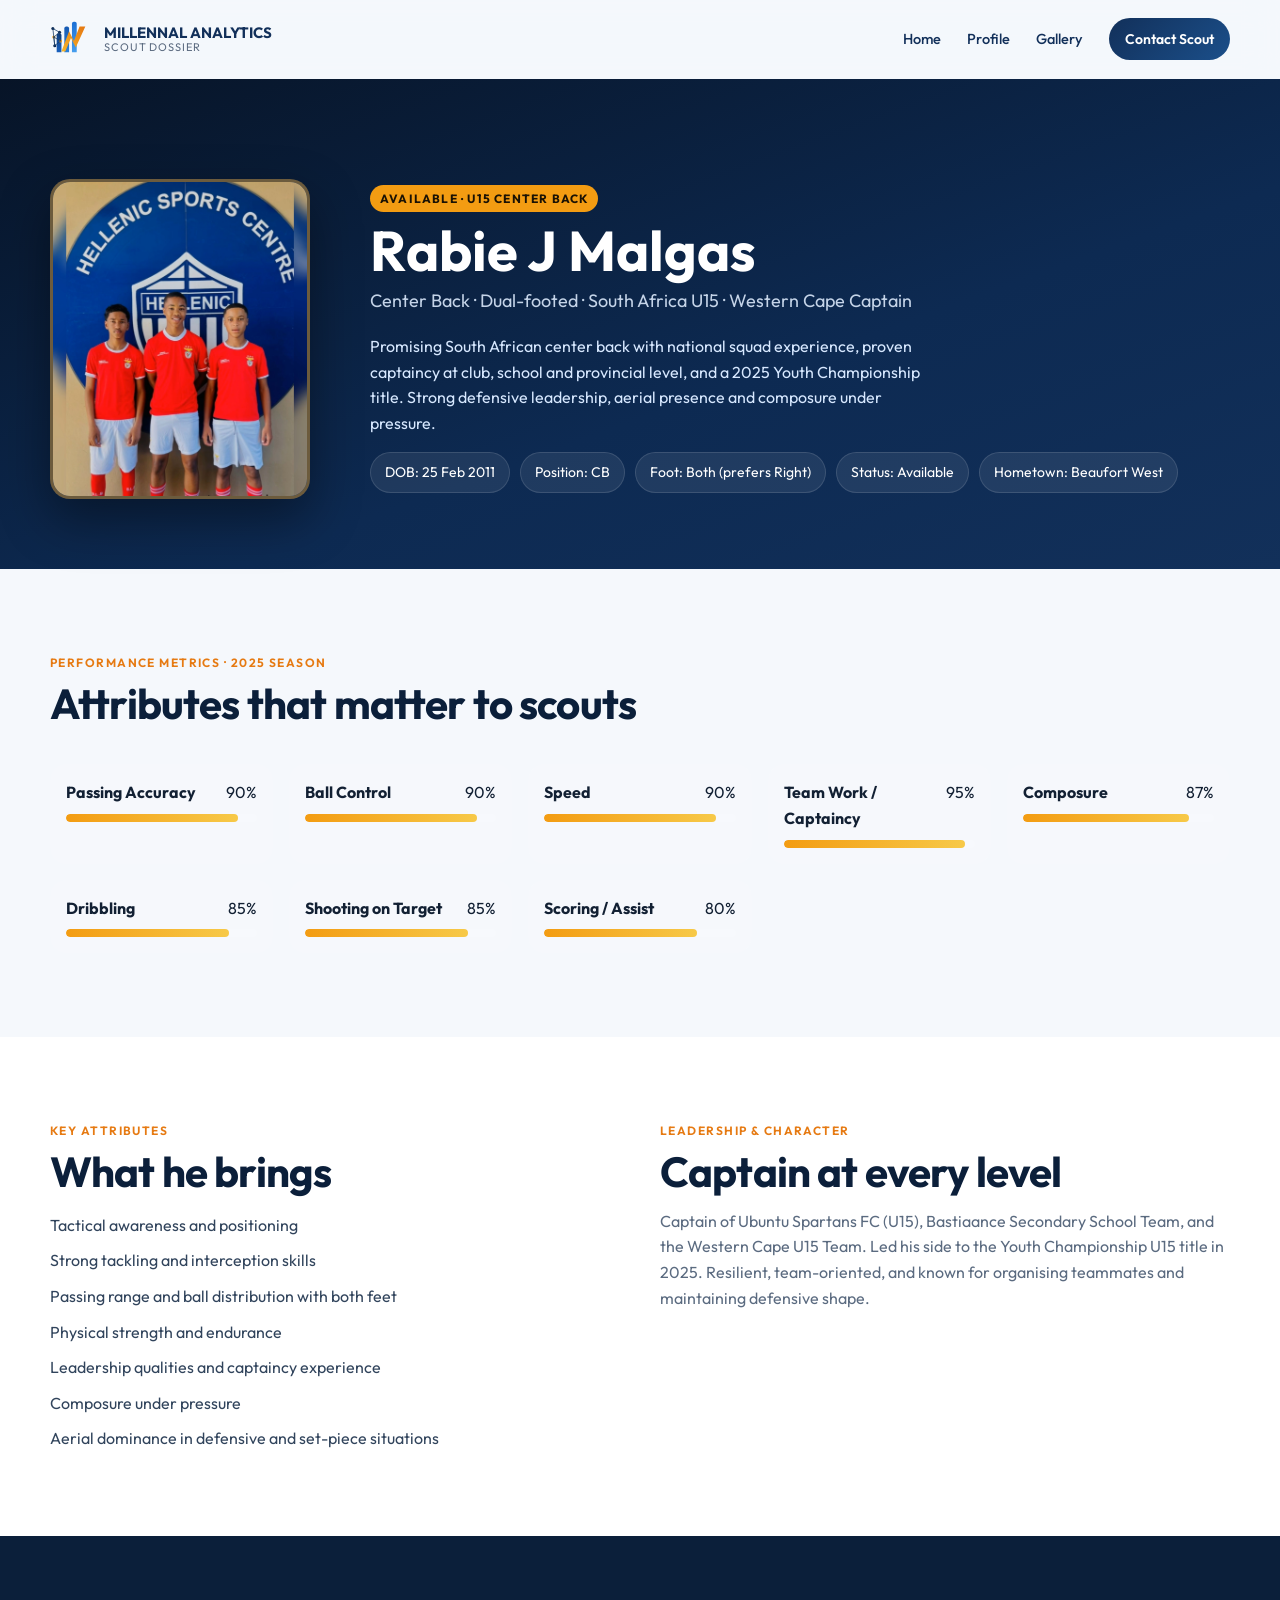
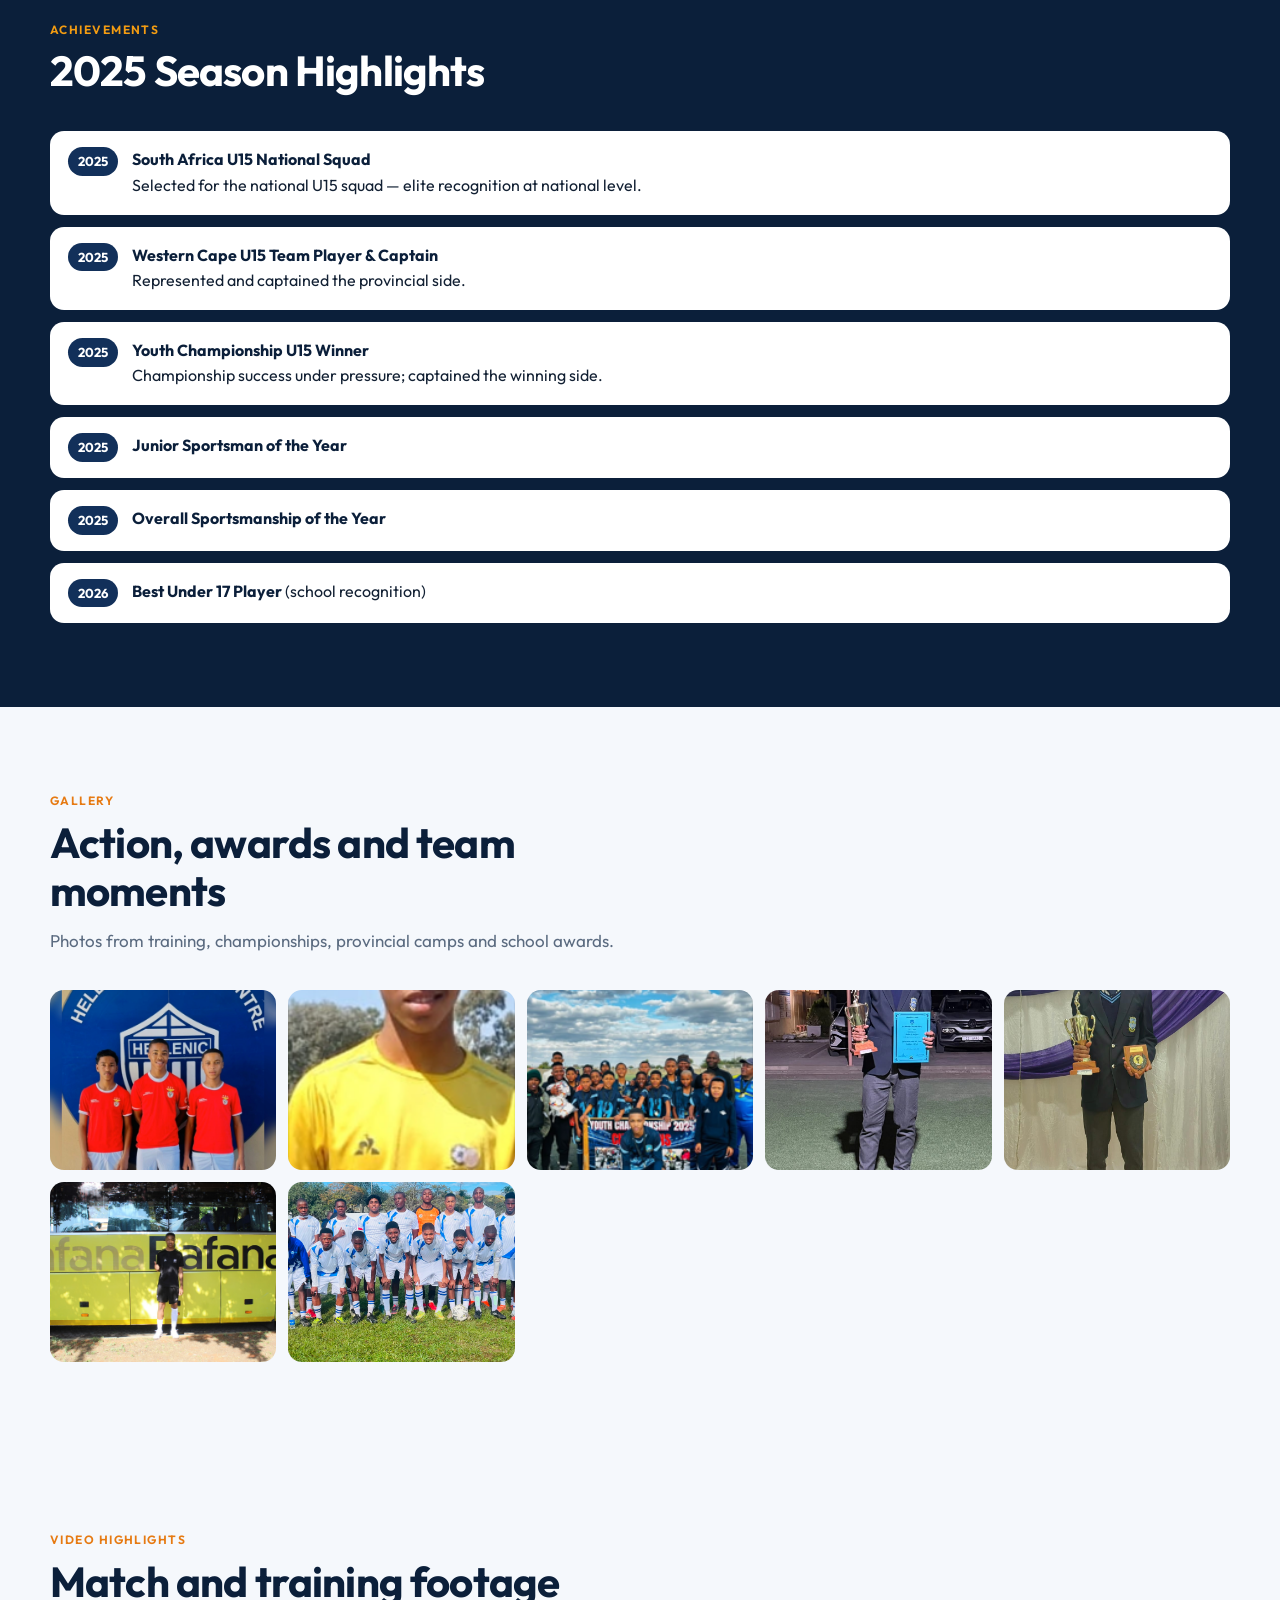
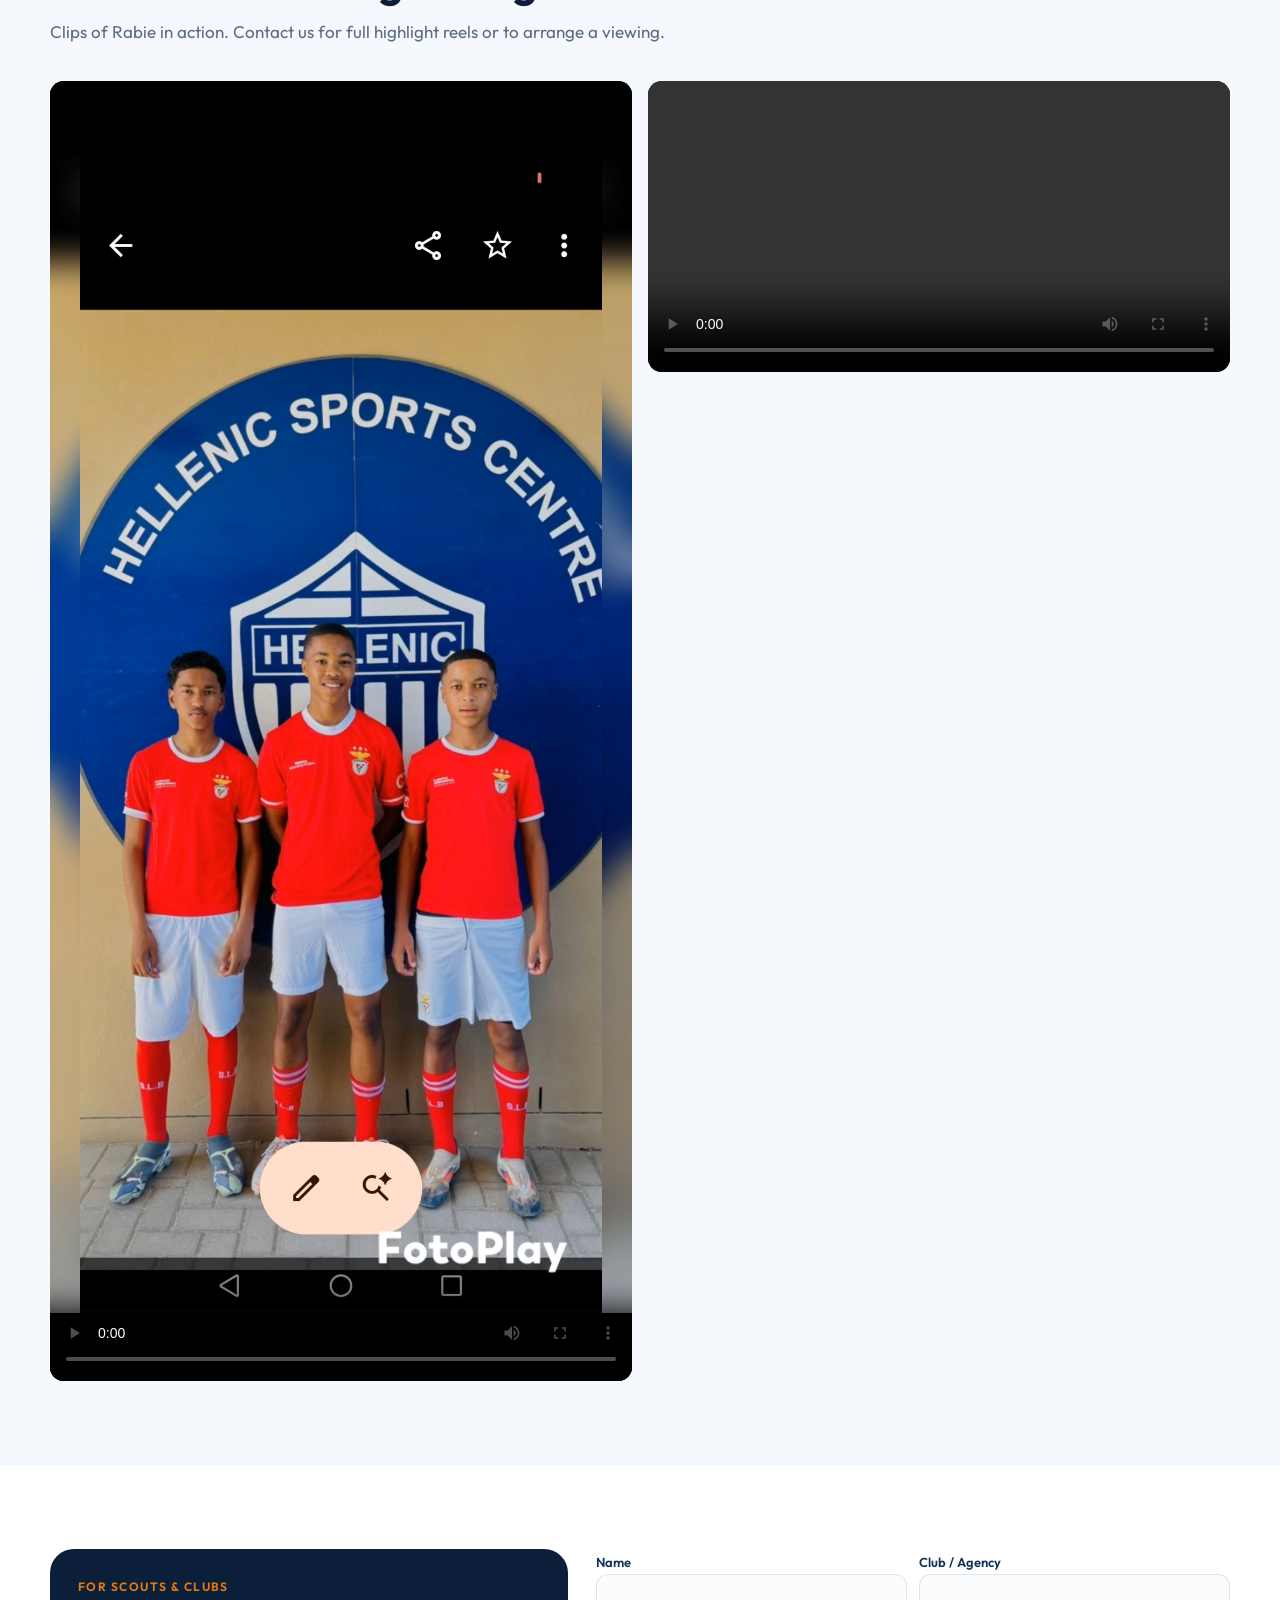
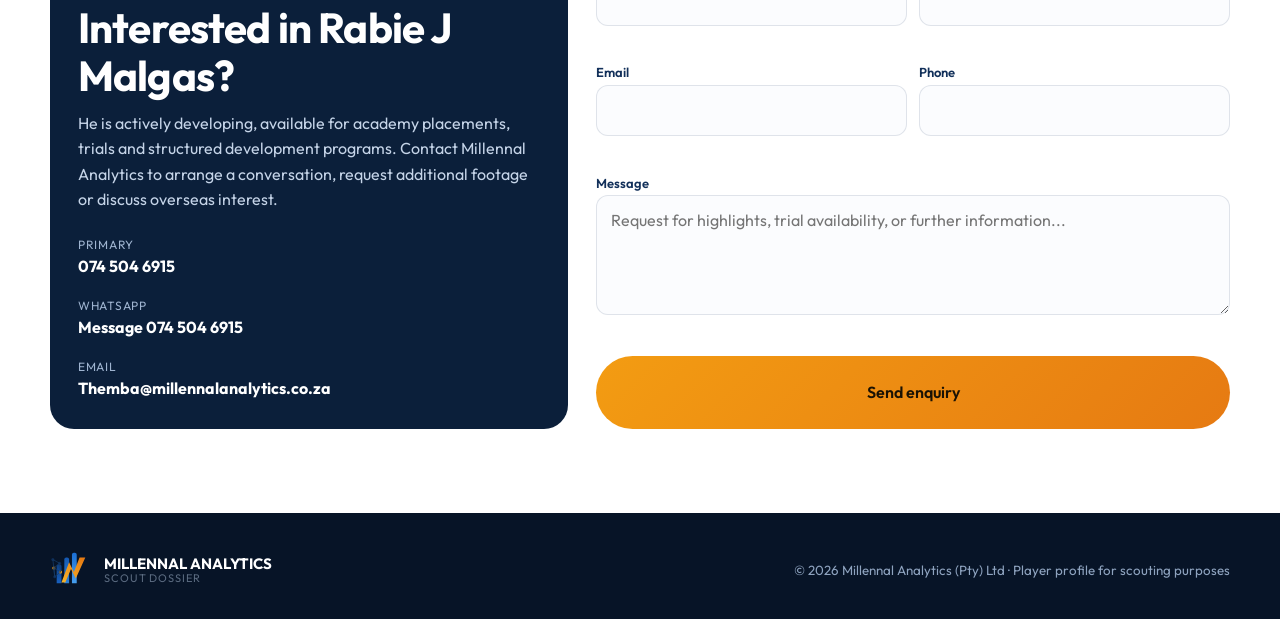
==== player-rabie-malgas.html @ 17bc885d "Fix achievements text contrast (dark text on white cards)" ====
<!DOCTYPE html>
<html lang="en-ZA">
<head>
  <meta charset="UTF-8" />
  <meta name="viewport" content="width=device-width, initial-scale=1.0" />
  <title>Rabie J Malgas | Center Back | Millennal Analytics Scout Dossier</title>
  <meta name="description" content="Scout dossier for Rabie J Malgas — South African U15 center back, Western Cape captain, national squad player. Available for academy placements and overseas interest." />
  <link rel="preconnect" href="https://fonts.googleapis.com" />
  <link rel="preconnect" href="https://fonts.gstatic.com" crossorigin />
  <link href="https://fonts.googleapis.com/css2?family=Outfit:wght@380;500;600;650;700&display=swap" rel="stylesheet" />
  <link rel="stylesheet" href="styles.css" />
  <style>
    .player-hero { background: linear-gradient(160deg, #071427 0%, #0d2a52 60%, #12305a 100%); color: #fff; padding: 100px 0 70px; }
    .player-hero-grid { display: grid; grid-template-columns: 280px 1fr; gap: 40px; align-items: center; }
    .player-photo { width: 260px; height: 320px; border-radius: 20px; object-fit: cover; border: 3px solid rgba(243,156,18,.4); box-shadow: 0 20px 50px rgba(0,0,0,.4); background: #12305a; }
    .player-badge { display: inline-block; background: var(--orange-500); color: #1a1204; font-weight: 700; font-size: 12px; letter-spacing: .1em; text-transform: uppercase; padding: 4px 10px; border-radius: 999px; margin-bottom: 10px; }
    .player-name { font-size: clamp(36px, 5vw, 56px); line-height: 1.05; margin: 0 0 6px; }
    .player-meta { color: #c5d4e8; font-size: 18px; margin-bottom: 18px; }
    .stat-pills { display: flex; flex-wrap: wrap; gap: 10px; margin-top: 16px; }
    .stat-pill { background: rgba(255,255,255,.08); border: 1px solid rgba(255,255,255,.12); border-radius: 999px; padding: 8px 14px; font-size: 14px; }
    .section-dark { background: #0b1f3a; color: #fff; }
    .metrics-grid { display: grid; grid-template-columns: repeat(auto-fit, minmax(200px, 1fr)); gap: 16px; }
    .metric { background: rgba(255,255,255,.06); border-radius: 16px; padding: 16px; }
    .metric-bar { height: 8px; background: rgba(255,255,255,.15); border-radius: 4px; margin-top: 8px; overflow: hidden; }
    .metric-fill { height: 100%; background: linear-gradient(90deg, var(--orange-500), #f7c948); border-radius: 4px; }
    .gallery { display: grid; grid-template-columns: repeat(auto-fill, minmax(220px, 1fr)); gap: 12px; }
    .gallery img { width: 100%; height: 180px; object-fit: cover; border-radius: 14px; background: #eef3f9; }
    .achievements { display: grid; gap: 12px; }
    .ach { background: #fff; border-radius: 14px; padding: 16px 18px; display: flex; gap: 14px; align-items: flex-start; color: #122033; }
    .ach strong { color: #0b1f3a; }
    .ach-year { background: var(--navy-800); color: #fff; font-weight: 700; font-size: 13px; padding: 4px 10px; border-radius: 999px; white-space: nowrap; }
    .video-grid { display: grid; grid-template-columns: 1fr 1fr; gap: 16px; }
    .video-grid video { width: 100%; border-radius: 14px; background: #000; }
    @media (max-width: 800px) { .player-hero-grid { grid-template-columns: 1fr; justify-items: center; text-align: center; } .stat-pills { justify-content: center; } .video-grid { grid-template-columns: 1fr; } }
  </style>
</head>
<body>
  <header class="nav" id="nav">
    <div class="wrap nav-inner">
      <a class="brand" href="/">
        <img src="assets/logo-mark.svg" alt="Millennal Analytics" />
        <span class="brand-copy"><strong>MILLENNAL ANALYTICS</strong><span>Scout Dossier</span></span>
      </a>
      <nav class="nav-links">
        <a href="/">Home</a>
        <a href="#profile">Profile</a>
        <a href="#gallery">Gallery</a>
        <a class="nav-cta" href="#contact">Contact Scout</a>
      </nav>
    </div>
  </header>

  <section class="player-hero" id="profile">
    <div class="wrap player-hero-grid">
      <img class="player-photo" src="assets/players/rabie/Trails Pic.jpg" alt="Rabie J Malgas" />
      <div>
        <div class="player-badge">Available · U15 Center Back</div>
        <h1 class="player-name">Rabie J Malgas</h1>
        <p class="player-meta">Center Back · Dual-footed · South Africa U15 · Western Cape Captain</p>
        <p style="color:#d7e8ff;max-width:52ch;">Promising South African center back with national squad experience, proven captaincy at club, school and provincial level, and a 2025 Youth Championship title. Strong defensive leadership, aerial presence and composure under pressure.</p>
        <div class="stat-pills">
          <span class="stat-pill">DOB: 25 Feb 2011</span>
          <span class="stat-pill">Position: CB</span>
          <span class="stat-pill">Foot: Both (prefers Right)</span>
          <span class="stat-pill">Status: Available</span>
          <span class="stat-pill">Hometown: Beaufort West</span>
        </div>
      </div>
    </div>
  </section>

  <section>
    <div class="wrap">
      <div class="section-head">
        <div class="kicker">Performance Metrics · 2025 Season</div>
        <h2>Attributes that matter to scouts</h2>
      </div>
      <div class="metrics-grid">
        <div class="metric"><div style="display:flex;justify-content:space-between"><b>Passing Accuracy</b><span>90%</span></div><div class="metric-bar"><div class="metric-fill" style="width:90%"></div></div></div>
        <div class="metric"><div style="display:flex;justify-content:space-between"><b>Ball Control</b><span>90%</span></div><div class="metric-bar"><div class="metric-fill" style="width:90%"></div></div></div>
        <div class="metric"><div style="display:flex;justify-content:space-between"><b>Speed</b><span>90%</span></div><div class="metric-bar"><div class="metric-fill" style="width:90%"></div></div></div>
        <div class="metric"><div style="display:flex;justify-content:space-between"><b>Team Work / Captaincy</b><span>95%</span></div><div class="metric-bar"><div class="metric-fill" style="width:95%"></div></div></div>
        <div class="metric"><div style="display:flex;justify-content:space-between"><b>Composure</b><span>87%</span></div><div class="metric-bar"><div class="metric-fill" style="width:87%"></div></div></div>
        <div class="metric"><div style="display:flex;justify-content:space-between"><b>Dribbling</b><span>85%</span></div><div class="metric-bar"><div class="metric-fill" style="width:85%"></div></div></div>
        <div class="metric"><div style="display:flex;justify-content:space-between"><b>Shooting on Target</b><span>85%</span></div><div class="metric-bar"><div class="metric-fill" style="width:85%"></div></div></div>
        <div class="metric"><div style="display:flex;justify-content:space-between"><b>Scoring / Assist</b><span>80%</span></div><div class="metric-bar"><div class="metric-fill" style="width:80%"></div></div></div>
      </div>
    </div>
  </section>

  <section style="background:#fff">
    <div class="wrap" style="display:grid;grid-template-columns:1fr 1fr;gap:40px">
      <div>
        <div class="kicker">Key Attributes</div>
        <h2 style="margin-top:8px">What he brings</h2>
        <ul style="margin-top:16px;display:grid;gap:10px;list-style:none;padding:0;color:#31445c">
          <li>Tactical awareness and positioning</li>
          <li>Strong tackling and interception skills</li>
          <li>Passing range and ball distribution with both feet</li>
          <li>Physical strength and endurance</li>
          <li>Leadership qualities and captaincy experience</li>
          <li>Composure under pressure</li>
          <li>Aerial dominance in defensive and set-piece situations</li>
        </ul>
      </div>
      <div>
        <div class="kicker">Leadership & Character</div>
        <h2 style="margin-top:8px">Captain at every level</h2>
        <p style="margin-top:12px;color:var(--muted)">Captain of Ubuntu Spartans FC (U15), Bastiaance Secondary School Team, and the Western Cape U15 Team. Led his side to the Youth Championship U15 title in 2025. Resilient, team-oriented, and known for organising teammates and maintaining defensive shape.</p>
      </div>
    </div>
  </section>

  <section class="section-dark">
    <div class="wrap">
      <div class="section-head">
        <div class="kicker" style="color:var(--orange-500)">Achievements</div>
        <h2 style="color:#fff">2025 Season Highlights</h2>
      </div>
      <div class="achievements">
        <div class="ach"><span class="ach-year">2025</span><div><strong>South Africa U15 National Squad</strong><br>Selected for the national U15 squad — elite recognition at national level.</div></div>
        <div class="ach"><span class="ach-year">2025</span><div><strong>Western Cape U15 Team Player & Captain</strong><br>Represented and captained the provincial side.</div></div>
        <div class="ach"><span class="ach-year">2025</span><div><strong>Youth Championship U15 Winner</strong><br>Championship success under pressure; captained the winning side.</div></div>
        <div class="ach"><span class="ach-year">2025</span><div><strong>Junior Sportsman of the Year</strong></div></div>
        <div class="ach"><span class="ach-year">2025</span><div><strong>Overall Sportsmanship of the Year</strong></div></div>
        <div class="ach"><span class="ach-year">2026</span><div><strong>Best Under 17 Player</strong> (school recognition)</div></div>
      </div>
    </div>
  </section>

  <section id="gallery">
    <div class="wrap">
      <div class="section-head">
        <div class="kicker">Gallery</div>
        <h2>Action, awards and team moments</h2>
        <p class="lede">Photos from training, championships, provincial camps and school awards.</p>
      </div>
      <div class="gallery">
        <img src="assets/players/rabie/Trails Pic.jpg" alt="Training / trails" />
        <img src="assets/players/rabie/Afcon 2025/future center back.png" alt="Future center back" />
        <img src="assets/players/rabie/Dream Team/Champioship 2025.png" alt="Championship 2025" />
        <img src="assets/players/rabie/Awarded Awrads/Best Under 17 player 2026.jpg" alt="Best Under 17 player" />
        <img src="assets/players/rabie/Awarded Awrads/Under 15 School player of the year.jpg" alt="Under 15 award" />
        <img src="assets/players/rabie/Afcon 2025/IMG-20260803-WA0140.jpg" alt="Action" />
        <img src="assets/players/rabie/Provincial Western Cape Team/IMG-20260712-WA0083.jpg" alt="Western Cape team" />
      </div>
    </div>
  </section>

  <section>
    <div class="wrap">
      <div class="section-head">
        <div class="kicker">Video Highlights</div>
        <h2>Match and training footage</h2>
        <p class="lede">Clips of Rabie in action. Contact us for full highlight reels or to arrange a viewing.</p>
      </div>
      <div class="video-grid">
        <video controls preload="metadata" poster="assets/players/rabie/Trails Pic.jpg">
          <source src="assets/players/rabie/VID-20260301-WA0056.mp4" type="video/mp4" />
          Your browser does not support the video tag.
        </video>
        <video controls preload="metadata">
          <source src="assets/players/rabie/VID-20260917-WA0003.mp4" type="video/mp4" />
          Your browser does not support the video tag.
        </video>
      </div>
    </div>
  </section>

  <section class="contact" id="contact">
    <div class="wrap contact-grid">
      <div class="contact-card">
        <div class="kicker">For Scouts & Clubs</div>
        <h2 style="color:#fff;margin-top:8px">Interested in Rabie J Malgas?</h2>
        <p style="color:#c5d4e8;margin-top:10px">He is actively developing, available for academy placements, trials and structured development programs. Contact Millennal Analytics to arrange a conversation, request additional footage or discuss overseas interest.</p>
        <div class="contact-list">
          <div><small>Primary</small><b><a href="tel:+27745046915">074 504 6915</a></b></div>
          <div><small>WhatsApp</small><b><a href="https://wa.me/27745046915">Message 074 504 6915</a></b></div>
          <div><small>Email</small><b><a href="mailto:Themba@millennalanalytics.co.za">Themba@millennalanalytics.co.za</a></b></div>
        </div>
      </div>
      <form action="https://formsubmit.co/dubazanathemba4@gmail.com" method="POST">
        <input type="hidden" name="_subject" value="Scout enquiry — Rabie J Malgas" />
        <input type="hidden" name="_captcha" value="false" />
        <div class="form-row">
          <div><label>Name</label><input name="name" required /></div>
          <div><label>Club / Agency</label><input name="organisation" /></div>
        </div>
        <div class="form-row">
          <div><label>Email</label><input name="email" type="email" required /></div>
          <div><label>Phone</label><input name="phone" /></div>
        </div>
        <div><label>Message</label><textarea name="message" placeholder="Request for highlights, trial availability, or further information..."></textarea></div>
        <button class="btn btn-primary" type="submit">Send enquiry</button>
      </form>
    </div>
  </section>

  <footer>
    <div class="wrap foot">
      <div class="brand"><img src="assets/logo-mark.svg" alt="" width="36" /><span class="brand-copy"><strong style="color:#fff">MILLENNAL ANALYTICS</strong><span>Scout Dossier</span></span></div>
      <small>© <span id="year"></span> Millennal Analytics (Pty) Ltd · Player profile for scouting purposes</small>
    </div>
  </footer>
  <script src="script.js"></script>
</body>
</html>
---- styles.css ----
:root {
  --navy-950: #071427;
  --navy-900: #0b1f3a;
  --navy-800: #12305a;
  --navy-700: #1b4f8a;
  --blue-500: #2e86de;
  --blue-400: #4aa3f0;
  --orange-500: #f39c12;
  --orange-600: #e67a12;
  --ink: #122033;
  --muted: #5b6b80;
  --line: rgba(18, 48, 90, 0.12);
  --paper: #f5f8fc;
  --white: #ffffff;
  --shadow: 0 18px 50px rgba(7, 20, 39, 0.12);
  --radius: 22px;
  --max: 1180px;
}

* { box-sizing: border-box; margin: 0; padding: 0; }
html { scroll-behavior: smooth; }
body {
  font-family: "Outfit", sans-serif;
  color: var(--ink);
  background: var(--paper);
  line-height: 1.6;
  overflow-x: hidden;
}
img { max-width: 100%; display: block; }
a { color: inherit; text-decoration: none; }
button, input, select, textarea { font: inherit; }
.wrap { width: min(var(--max), calc(100% - 40px)); margin-inline: auto; }
.nav {
  position: sticky; top: 0; z-index: 50;
  backdrop-filter: blur(16px);
  background: rgba(245, 248, 252, 0.82);
  border-bottom: 1px solid transparent;
}
.nav.scrolled { background: rgba(255,255,255,.92); border-bottom-color: var(--line); box-shadow: 0 8px 24px rgba(7,20,39,.06); }
.nav-inner { display: flex; align-items: center; justify-content: space-between; min-height: 78px; gap: 20px; }
.brand { display: flex; align-items: center; gap: 12px; }
.brand img, .brand svg { width: 42px; height: 42px; }
.brand-copy { display: flex; flex-direction: column; line-height: 1.1; }
.brand-copy strong { font-size: 15px; color: var(--navy-800); }
.brand-copy span { font-size: 11px; color: var(--muted); letter-spacing: .08em; text-transform: uppercase; }
.nav-links { display: flex; align-items: center; gap: 26px; font-size: 14.5px; font-weight: 500; color: var(--navy-800); }
.nav-cta { background: linear-gradient(135deg, var(--navy-800), var(--navy-700)); color: #fff; padding: 10px 16px; border-radius: 999px; font-weight: 600; font-size: 14px; }
.burger { display: none; width: 42px; height: 42px; border: 1px solid var(--line); border-radius: 12px; background: #fff; cursor: pointer; align-items: center; justify-content: center; flex-direction: column; gap: 5px; }
.burger span { width: 18px; height: 2px; background: var(--navy-800); display: block; }
.hero {
  position: relative;
  background: radial-gradient(900px 420px at 85% 10%, rgba(46,134,222,.28), transparent 60%), radial-gradient(700px 380px at 10% 80%, rgba(243,156,18,.16), transparent 55%), linear-gradient(160deg, #071427 0%, #0d2a52 55%, #12305a 100%);
  color: #fff; overflow: hidden; padding: 72px 0 88px;
}
.hero-grid { position: relative; display: grid; grid-template-columns: 1.15fr .85fr; gap: 56px; align-items: center; }
.eyebrow { display: inline-flex; align-items: center; gap: 8px; background: rgba(255,255,255,.08); border: 1px solid rgba(255,255,255,.12); padding: 6px 12px; border-radius: 999px; font-size: 12px; letter-spacing: .08em; text-transform: uppercase; color: #d7e8ff; margin-bottom: 18px; }
.eyebrow .dot { width: 7px; height: 7px; border-radius: 50%; background: var(--orange-500); }
.hero h1 { font-size: clamp(34px, 5vw, 62px); line-height: 1.05; letter-spacing: -.03em; font-weight: 650; max-width: 14ch; }
.hero h1 em { font-style: normal; color: var(--orange-500); }
.hero-lead { margin-top: 18px; color: #c9d8ee; font-size: 18px; max-width: 46ch; }
.hero-actions { display: flex; flex-wrap: wrap; gap: 12px; margin-top: 28px; }
.btn { display: inline-flex; align-items: center; justify-content: center; padding: 13px 20px; border-radius: 999px; font-weight: 600; border: 0; cursor: pointer; }
.btn-primary { background: linear-gradient(135deg, var(--orange-500), var(--orange-600)); color: #1a1204; }
.btn-ghost { background: rgba(255,255,255,.08); color: #fff; border: 1px solid rgba(255,255,255,.16); }
.hero-stats { display: grid; grid-template-columns: repeat(3, minmax(0,1fr)); gap: 16px; margin-top: 42px; }
.stat { border-top: 1px solid rgba(255,255,255,.14); padding-top: 14px; }
.stat b { display: block; font-size: 22px; }
.stat span { color: #9fb4d0; font-size: 13px; }
.hero-card { background: rgba(255,255,255,.06); border: 1px solid rgba(255,255,255,.12); border-radius: 28px; padding: 18px; }
.dash-preview { background: #f7f9fc; color: var(--ink); border-radius: 18px; padding: 16px 16px 12px; }
.dash-top { display: flex; justify-content: space-between; align-items: center; margin-bottom: 14px; }
.dash-top small { color: var(--muted); font-size: 12px; letter-spacing: .06em; text-transform: uppercase; }
.pills { display: flex; gap: 6px; }
.pill { width: 8px; height: 8px; border-radius: 50%; }
.pill:nth-child(1){background:#ff6b6b} .pill:nth-child(2){background:#f3c623} .pill:nth-child(3){background:#2ecc71}
.kpi-row { display: grid; grid-template-columns: repeat(3,1fr); gap: 8px; }
.kpi { background: #fff; border: 1px solid #e6edf5; border-radius: 12px; padding: 10px; }
.kpi span { font-size: 11px; color: var(--muted); }
.kpi b { display: block; font-size: 18px; color: var(--navy-800); }
.chart { margin-top: 12px; height: 92px; display: flex; align-items: flex-end; gap: 8px; padding: 8px 4px 0; }
.chart i { flex: 1; display: block; border-radius: 6px 6px 2px 2px; background: linear-gradient(180deg, var(--blue-400), var(--navy-700)); }
.chart i:nth-child(odd) { background: linear-gradient(180deg, var(--orange-500), #c56a08); }
section { padding: 84px 0; }
.section-head { max-width: 640px; margin-bottom: 36px; }
.kicker { color: var(--orange-600); font-weight: 650; letter-spacing: .12em; text-transform: uppercase; font-size: 12px; }
h2 { font-size: clamp(28px, 3.4vw, 42px); line-height: 1.15; letter-spacing: -.02em; color: var(--navy-900); margin-top: 8px; }
.lede { margin-top: 12px; color: var(--muted); font-size: 17px; }
.mission-grid { display: grid; grid-template-columns: 1fr 1fr; gap: 20px; }
.panel { background: #fff; border: 1px solid var(--line); border-radius: var(--radius); padding: 28px; box-shadow: var(--shadow); }
.panel h3 { font-size: 22px; color: var(--navy-800); margin-bottom: 10px; }
.panel p { color: var(--muted); }
.services { background: #fff; }
.service-grid { display: grid; grid-template-columns: repeat(3, 1fr); gap: 20px; }
.service { border: 1px solid var(--line); border-radius: var(--radius); padding: 26px 24px 22px; background: linear-gradient(180deg, #fff, #f8fbff); }
.icon { width: 48px; height: 48px; border-radius: 14px; display: grid; place-items: center; margin-bottom: 16px; background: var(--navy-900); color: #fff; font-weight: 700; }
.service:nth-child(2) .icon { background: linear-gradient(135deg, var(--blue-500), var(--navy-700)); }
.service:nth-child(3) .icon { background: linear-gradient(135deg, var(--orange-500), var(--orange-600)); color: #1a1204; }
.service h3 { font-size: 20px; margin-bottom: 8px; color: var(--navy-800); }
.service p { color: var(--muted); font-size: 15px; margin-bottom: 16px; }
.service ul { list-style: none; display: grid; gap: 8px; }
.service li { font-size: 14px; padding-left: 18px; position: relative; color: #31445c; }
.service li::before { content: ""; position: absolute; left: 0; top: 8px; width: 8px; height: 8px; border-radius: 50%; background: var(--orange-500); }
.why { background: linear-gradient(180deg, #0b1f3a, #12305a); color: #fff; }
.why h2, .why .kicker { color: #fff; }
.why .kicker { color: var(--orange-500); }
.why .lede { color: #c5d4e8; }
.value-grid { display: grid; grid-template-columns: repeat(4, 1fr); gap: 16px; }
.value { background: rgba(255,255,255,.06); border: 1px solid rgba(255,255,255,.1); border-radius: 18px; padding: 22px; }
.value h3 { margin: 8px 0; font-size: 20px; }
.value p { color: #c5d4e8; font-size: 14.5px; }
.cases-grid { display: grid; grid-template-columns: 1.2fr .8fr; gap: 18px; }
.case-card { background: #fff; border: 1px solid var(--line); border-radius: 22px; overflow: hidden; box-shadow: var(--shadow); }
.dash-shot { background: #eef3f9; padding: 16px; min-height: 220px; }
.dash-shot.compact { min-height: 132px; padding: 14px; }
.dash-shot-head { font-size: 12px; letter-spacing: .08em; text-transform: uppercase; color: var(--navy-700); font-weight: 650; margin-bottom: 12px; }
.dash-shot .chart { height: 88px; }
.dash-shot.compact .chart { height: 64px; }
.case-meta { padding: 16px 18px 18px; }
.case-meta span { font-size: 12px; color: var(--orange-600); font-weight: 650; letter-spacing: .06em; text-transform: uppercase; }
.case-meta h3 { font-size: 18px; color: var(--navy-800); margin-top: 4px; }
.stack { display: grid; gap: 18px; }
.trust-grid { display: grid; grid-template-columns: .9fr 1.1fr; gap: 28px; align-items: start; }
.facts { display: grid; gap: 10px; }
.fact { display: flex; justify-content: space-between; gap: 16px; background: #fff; border: 1px solid var(--line); border-radius: 14px; padding: 14px 16px; }
.fact span { color: var(--muted); font-size: 14px; }
.fact b { color: var(--navy-800); text-align: right; }
.contact { background: #fff; }
.contact-grid { display: grid; grid-template-columns: .9fr 1.1fr; gap: 28px; }
.contact-card { background: var(--navy-900); color: #fff; border-radius: 24px; padding: 28px; }
.contact-card a { color: #fff; }
.contact-list { display: grid; gap: 16px; margin-top: 22px; }
.contact-list div small { display: block; color: #9fb4d0; font-size: 12px; letter-spacing: .06em; text-transform: uppercase; }
form { display: grid; gap: 12px; }
label { font-size: 13px; font-weight: 600; color: var(--navy-800); }
input, select, textarea { width: 100%; border: 1px solid var(--line); border-radius: 12px; padding: 12px 14px; background: #fbfcfe; }
textarea { min-height: 120px; resize: vertical; }
.form-row { display: grid; grid-template-columns: 1fr 1fr; gap: 12px; }
.note { font-size: 13px; color: var(--muted); }
footer { background: #071427; color: #c5d4e8; padding: 36px 0 28px; }
.foot { display: flex; justify-content: space-between; gap: 20px; align-items: center; flex-wrap: wrap; }
.foot small { color: #8ea3bf; }
@media (max-width: 960px) {
  .hero-grid, .mission-grid, .service-grid, .value-grid, .cases-grid, .trust-grid, .contact-grid { grid-template-columns: 1fr; }
  .nav-links { display: none; position: absolute; top: 78px; left: 0; right: 0; background: #fff; padding: 16px 20px 20px; flex-direction: column; align-items: flex-start; border-bottom: 1px solid var(--line); }
  .nav-links.open { display: flex; }
  .burger { display: inline-flex; }
  .hero { padding: 48px 0 60px; }
  section { padding: 64px 0; }
}
@media (max-width: 640px) {
  .hero-stats, .kpi-row, .form-row { grid-template-columns: 1fr; }
}
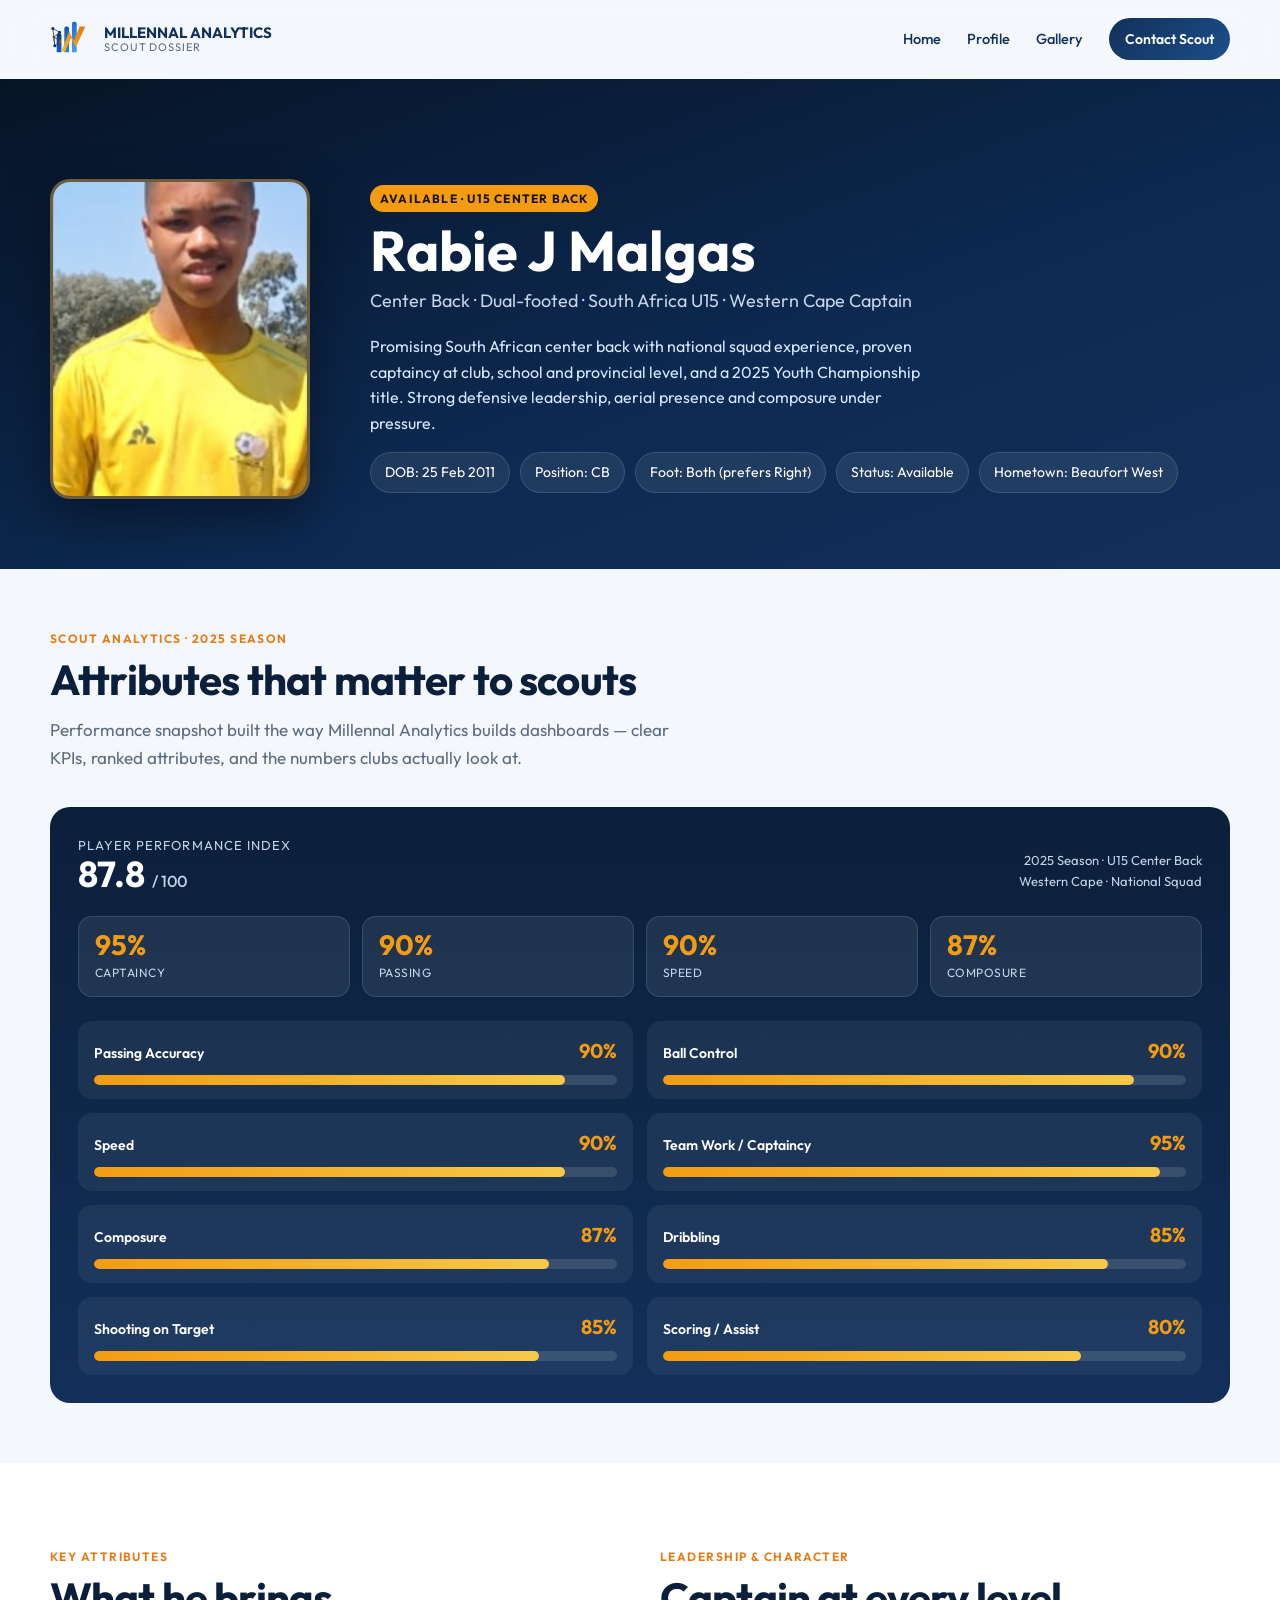
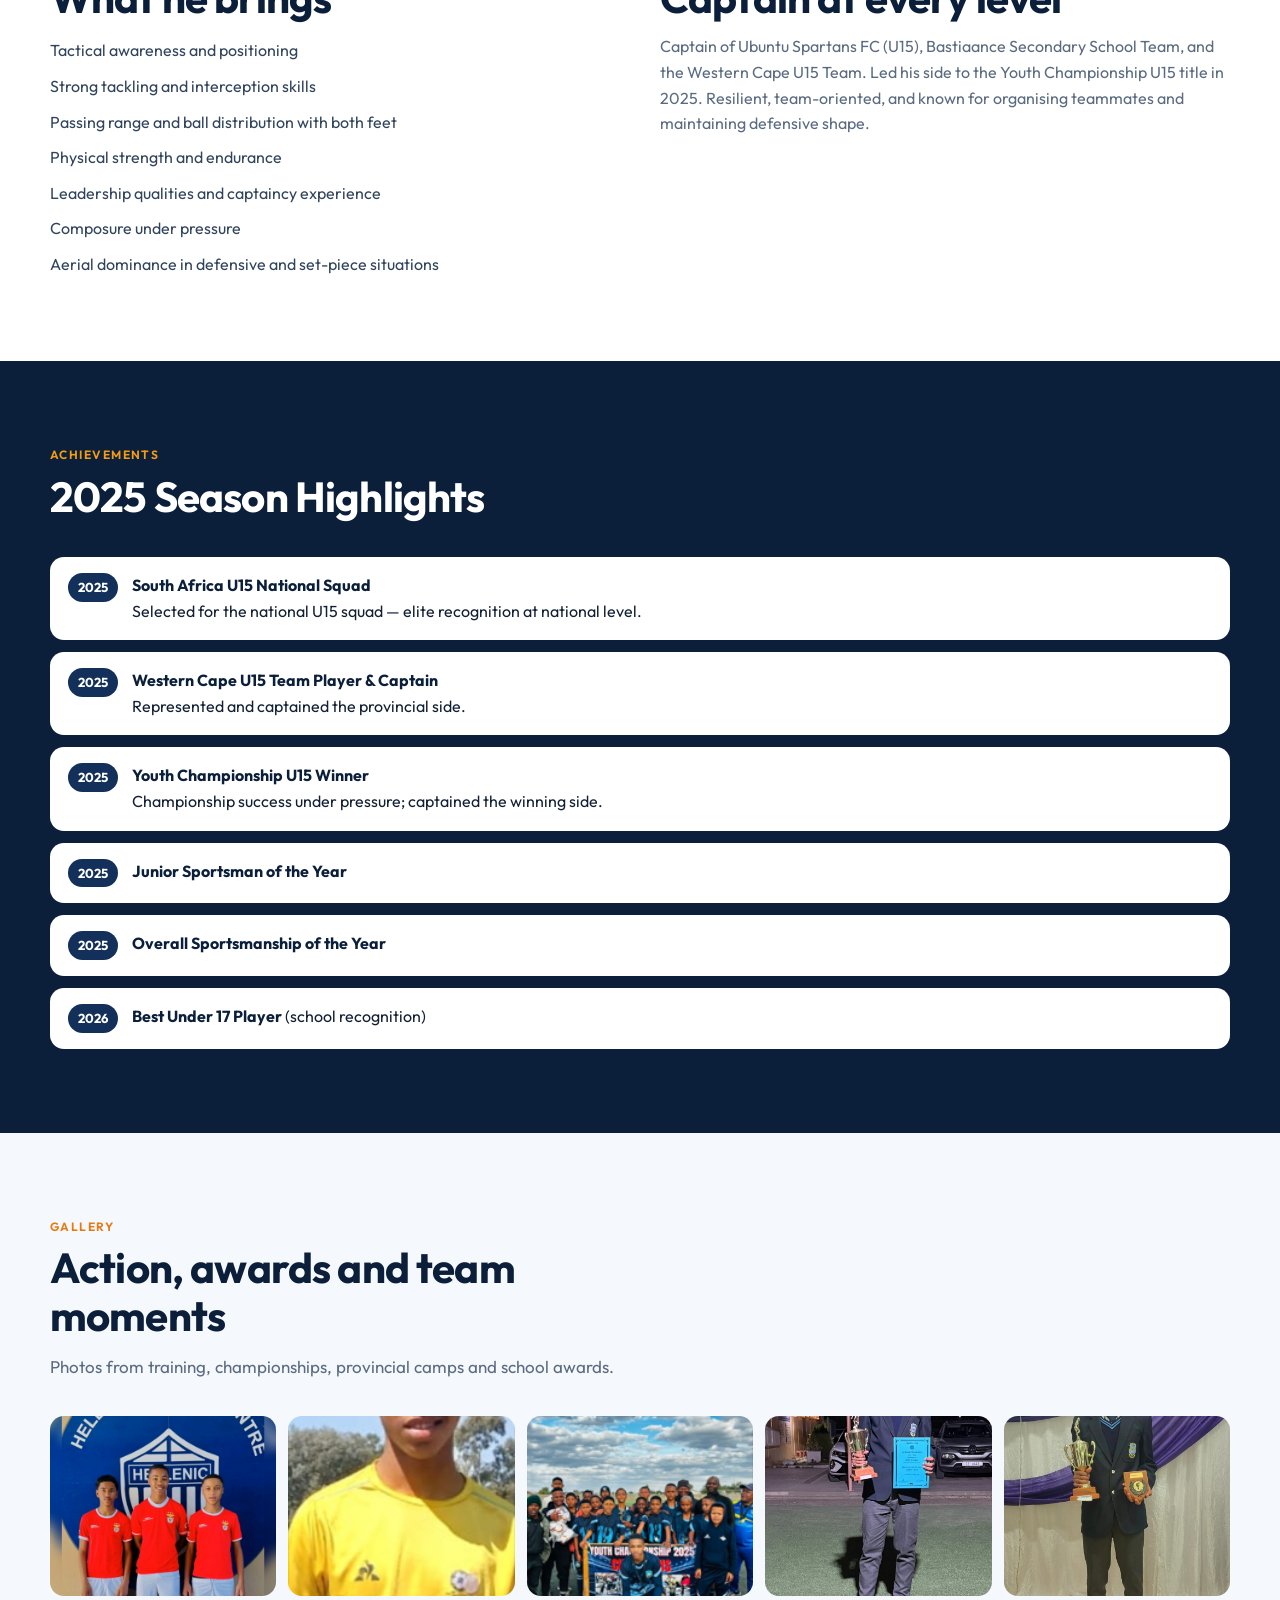
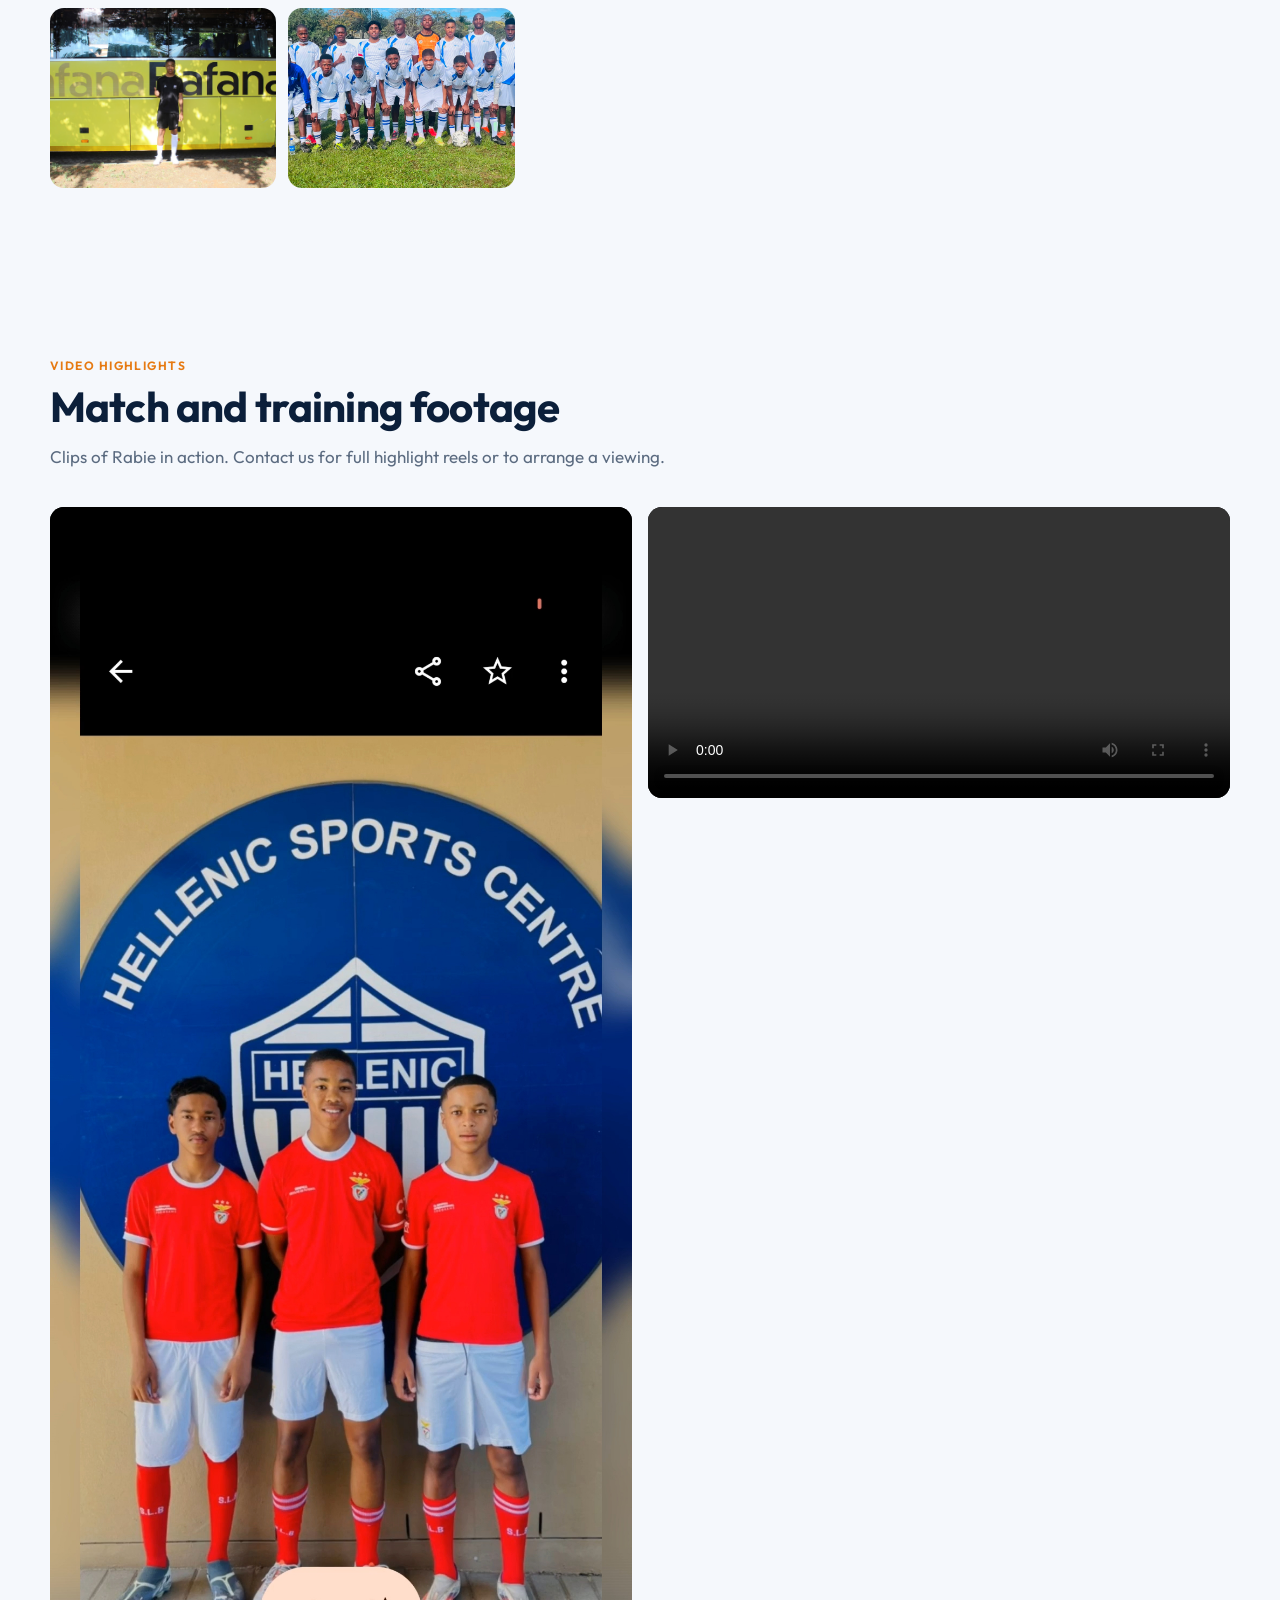
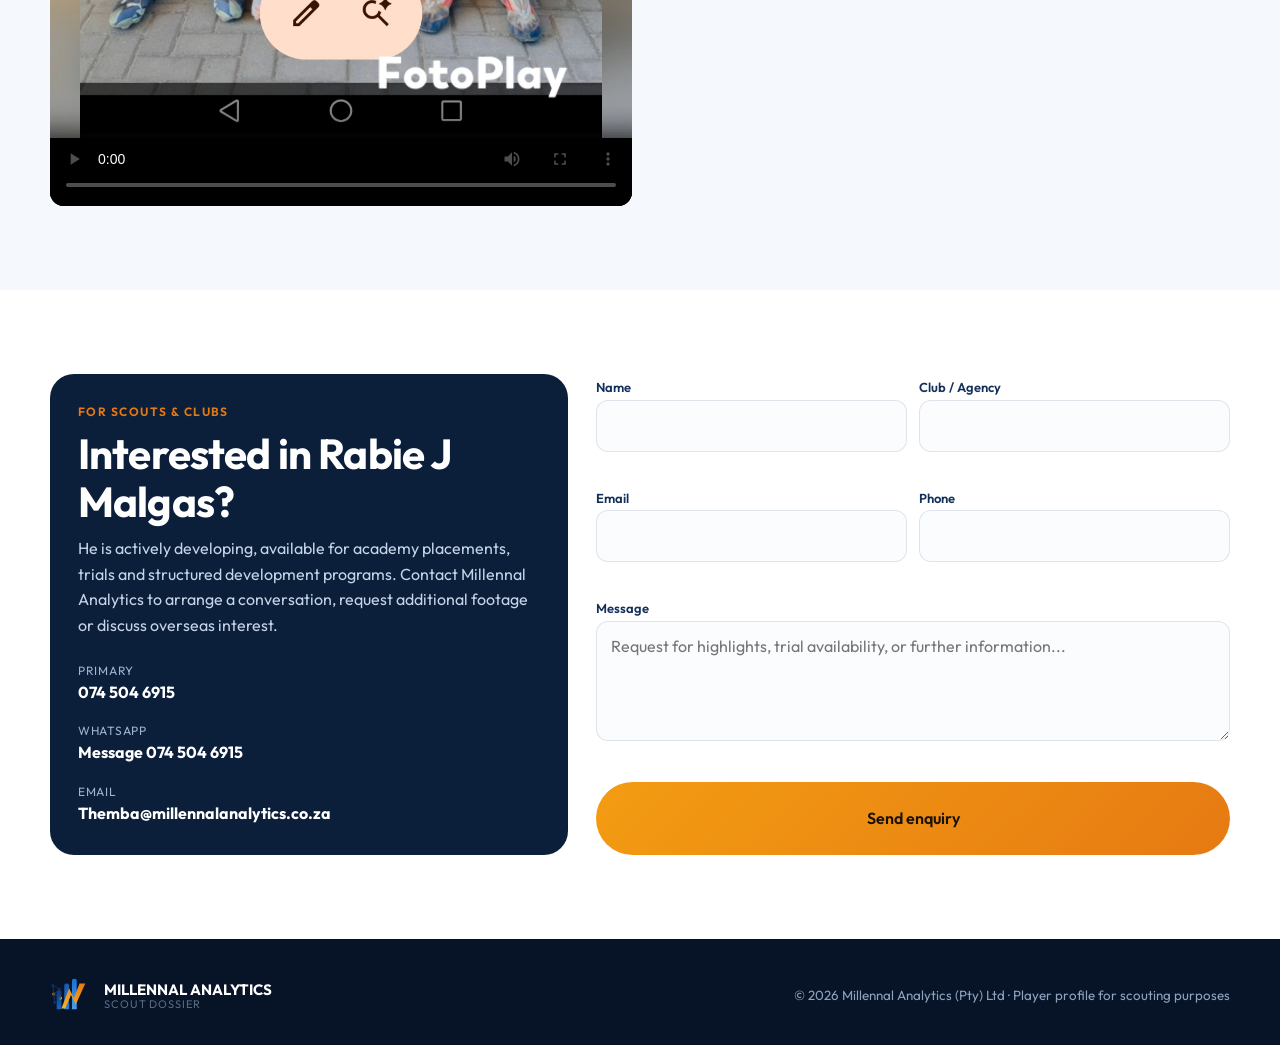
==== commit 398e21a6: "Redesign performance metrics into analytics dashboard style" ====
--- a/player-rabie-malgas.html
+++ b/player-rabie-malgas.html
@@ -19,10 +19,19 @@
     .stat-pills { display: flex; flex-wrap: wrap; gap: 10px; margin-top: 16px; }
     .stat-pill { background: rgba(255,255,255,.08); border: 1px solid rgba(255,255,255,.12); border-radius: 999px; padding: 8px 14px; font-size: 14px; }
     .section-dark { background: #0b1f3a; color: #fff; }
-    .metrics-grid { display: grid; grid-template-columns: repeat(auto-fit, minmax(200px, 1fr)); gap: 16px; }
-    .metric { background: rgba(255,255,255,.06); border-radius: 16px; padding: 16px; }
-    .metric-bar { height: 8px; background: rgba(255,255,255,.15); border-radius: 4px; margin-top: 8px; overflow: hidden; }
-    .metric-fill { height: 100%; background: linear-gradient(90deg, var(--orange-500), #f7c948); border-radius: 4px; }
+    .dashboard { background: linear-gradient(180deg, #0b1f3a 0%, #12305a 100%); border-radius: 20px; padding: 28px; color: #fff; }
+    .dash-header { display: flex; justify-content: space-between; align-items: flex-end; flex-wrap: wrap; gap: 12px; margin-bottom: 24px; }
+    .dash-kpis { display: grid; grid-template-columns: repeat(auto-fit, minmax(140px, 1fr)); gap: 12px; margin-bottom: 24px; }
+    .kpi { background: rgba(255,255,255,.08); border: 1px solid rgba(255,255,255,.12); border-radius: 14px; padding: 14px 16px; }
+    .kpi-value { font-size: 28px; font-weight: 700; color: var(--orange-500); line-height: 1; }
+    .kpi-label { font-size: 12px; letter-spacing: .04em; text-transform: uppercase; color: #c5d4e8; margin-top: 4px; }
+    .metrics-grid { display: grid; grid-template-columns: 1fr 1fr; gap: 14px; }
+    .metric { background: rgba(255,255,255,.06); border-radius: 14px; padding: 14px 16px; }
+    .metric-top { display: flex; justify-content: space-between; align-items: baseline; margin-bottom: 8px; }
+    .metric-name { font-weight: 600; font-size: 14px; }
+    .metric-pct { font-size: 20px; font-weight: 700; color: var(--orange-500); }
+    .metric-bar { height: 10px; background: rgba(255,255,255,.12); border-radius: 5px; overflow: hidden; }
+    .metric-fill { height: 100%; background: linear-gradient(90deg, #F39C12, #f7c948); border-radius: 5px; }
     .gallery { display: grid; grid-template-columns: repeat(auto-fill, minmax(220px, 1fr)); gap: 12px; }
     .gallery img { width: 100%; height: 180px; object-fit: cover; border-radius: 14px; background: #eef3f9; }
     .achievements { display: grid; gap: 12px; }
@@ -31,7 +40,7 @@
     .ach-year { background: var(--navy-800); color: #fff; font-weight: 700; font-size: 13px; padding: 4px 10px; border-radius: 999px; white-space: nowrap; }
     .video-grid { display: grid; grid-template-columns: 1fr 1fr; gap: 16px; }
     .video-grid video { width: 100%; border-radius: 14px; background: #000; }
-    @media (max-width: 800px) { .player-hero-grid { grid-template-columns: 1fr; justify-items: center; text-align: center; } .stat-pills { justify-content: center; } .video-grid { grid-template-columns: 1fr; } }
+    @media (max-width: 800px) { .player-hero-grid { grid-template-columns: 1fr; justify-items: center; text-align: center; } .stat-pills { justify-content: center; } .video-grid { grid-template-columns: 1fr; } .metrics-grid { grid-template-columns: 1fr; } }
   </style>
 </head>
 <body>
@@ -52,7 +61,7 @@
 
   <section class="player-hero" id="profile">
     <div class="wrap player-hero-grid">
-      <img class="player-photo" src="assets/players/rabie/Trails Pic.jpg" alt="Rabie J Malgas" />
+      <img class="player-photo" src="assets/players/rabie/Afcon 2025/future center back.png" alt="Rabie J Malgas" style="object-position: center 20%;" />
       <div>
         <div class="player-badge">Available · U15 Center Back</div>
         <h1 class="player-name">Rabie J Malgas</h1>
@@ -69,21 +78,37 @@
     </div>
   </section>
 
-  <section>
-    <div class="wrap">
-      <div class="section-head">
-        <div class="kicker">Performance Metrics · 2025 Season</div>
+  <section style="background:#f4f7fb; padding: 60px 0;">
+    <div class="wrap">
+      <div class="section-head">
+        <div class="kicker">Scout Analytics · 2025 Season</div>
         <h2>Attributes that matter to scouts</h2>
-      </div>
-      <div class="metrics-grid">
-        <div class="metric"><div style="display:flex;justify-content:space-between"><b>Passing Accuracy</b><span>90%</span></div><div class="metric-bar"><div class="metric-fill" style="width:90%"></div></div></div>
-        <div class="metric"><div style="display:flex;justify-content:space-between"><b>Ball Control</b><span>90%</span></div><div class="metric-bar"><div class="metric-fill" style="width:90%"></div></div></div>
-        <div class="metric"><div style="display:flex;justify-content:space-between"><b>Speed</b><span>90%</span></div><div class="metric-bar"><div class="metric-fill" style="width:90%"></div></div></div>
-        <div class="metric"><div style="display:flex;justify-content:space-between"><b>Team Work / Captaincy</b><span>95%</span></div><div class="metric-bar"><div class="metric-fill" style="width:95%"></div></div></div>
-        <div class="metric"><div style="display:flex;justify-content:space-between"><b>Composure</b><span>87%</span></div><div class="metric-bar"><div class="metric-fill" style="width:87%"></div></div></div>
-        <div class="metric"><div style="display:flex;justify-content:space-between"><b>Dribbling</b><span>85%</span></div><div class="metric-bar"><div class="metric-fill" style="width:85%"></div></div></div>
-        <div class="metric"><div style="display:flex;justify-content:space-between"><b>Shooting on Target</b><span>85%</span></div><div class="metric-bar"><div class="metric-fill" style="width:85%"></div></div></div>
-        <div class="metric"><div style="display:flex;justify-content:space-between"><b>Scoring / Assist</b><span>80%</span></div><div class="metric-bar"><div class="metric-fill" style="width:80%"></div></div></div>
+        <p class="lede">Performance snapshot built the way Millennal Analytics builds dashboards — clear KPIs, ranked attributes, and the numbers clubs actually look at.</p>
+      </div>
+      <div class="dashboard">
+        <div class="dash-header">
+          <div>
+            <div style="font-size:13px;letter-spacing:.08em;text-transform:uppercase;color:#c5d4e8;">Player Performance Index</div>
+            <div style="font-size:36px;font-weight:700;line-height:1;">87.8 <span style="font-size:16px;font-weight:500;color:#c5d4e8;">/ 100</span></div>
+          </div>
+          <div style="font-size:13px;color:#c5d4e8;text-align:right;">2025 Season · U15 Center Back<br>Western Cape · National Squad</div>
+        </div>
+        <div class="dash-kpis">
+          <div class="kpi"><div class="kpi-value">95%</div><div class="kpi-label">Captaincy</div></div>
+          <div class="kpi"><div class="kpi-value">90%</div><div class="kpi-label">Passing</div></div>
+          <div class="kpi"><div class="kpi-value">90%</div><div class="kpi-label">Speed</div></div>
+          <div class="kpi"><div class="kpi-value">87%</div><div class="kpi-label">Composure</div></div>
+        </div>
+        <div class="metrics-grid">
+          <div class="metric"><div class="metric-top"><span class="metric-name">Passing Accuracy</span><span class="metric-pct">90%</span></div><div class="metric-bar"><div class="metric-fill" style="width:90%"></div></div></div>
+          <div class="metric"><div class="metric-top"><span class="metric-name">Ball Control</span><span class="metric-pct">90%</span></div><div class="metric-bar"><div class="metric-fill" style="width:90%"></div></div></div>
+          <div class="metric"><div class="metric-top"><span class="metric-name">Speed</span><span class="metric-pct">90%</span></div><div class="metric-bar"><div class="metric-fill" style="width:90%"></div></div></div>
+          <div class="metric"><div class="metric-top"><span class="metric-name">Team Work / Captaincy</span><span class="metric-pct">95%</span></div><div class="metric-bar"><div class="metric-fill" style="width:95%"></div></div></div>
+          <div class="metric"><div class="metric-top"><span class="metric-name">Composure</span><span class="metric-pct">87%</span></div><div class="metric-bar"><div class="metric-fill" style="width:87%"></div></div></div>
+          <div class="metric"><div class="metric-top"><span class="metric-name">Dribbling</span><span class="metric-pct">85%</span></div><div class="metric-bar"><div class="metric-fill" style="width:85%"></div></div></div>
+          <div class="metric"><div class="metric-top"><span class="metric-name">Shooting on Target</span><span class="metric-pct">85%</span></div><div class="metric-bar"><div class="metric-fill" style="width:85%"></div></div></div>
+          <div class="metric"><div class="metric-top"><span class="metric-name">Scoring / Assist</span><span class="metric-pct">80%</span></div><div class="metric-bar"><div class="metric-fill" style="width:80%"></div></div></div>
+        </div>
       </div>
     </div>
   </section>
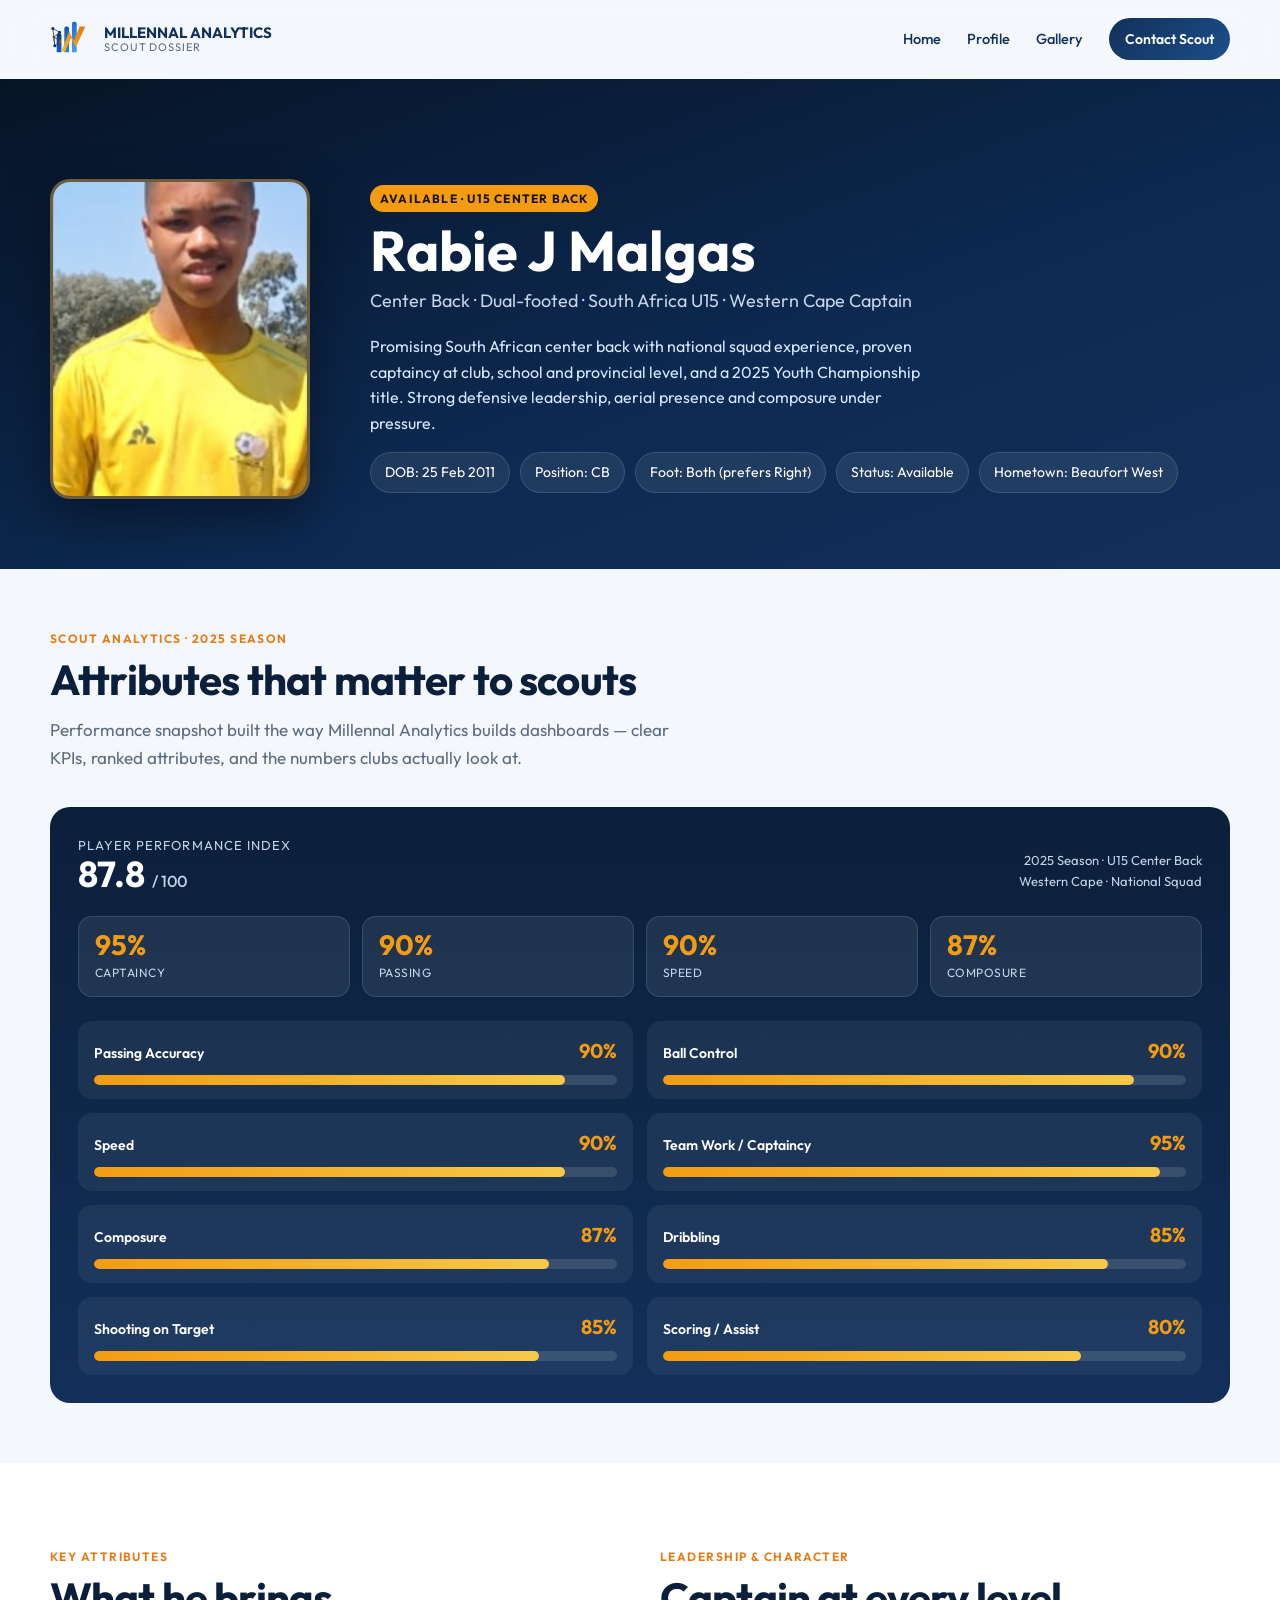
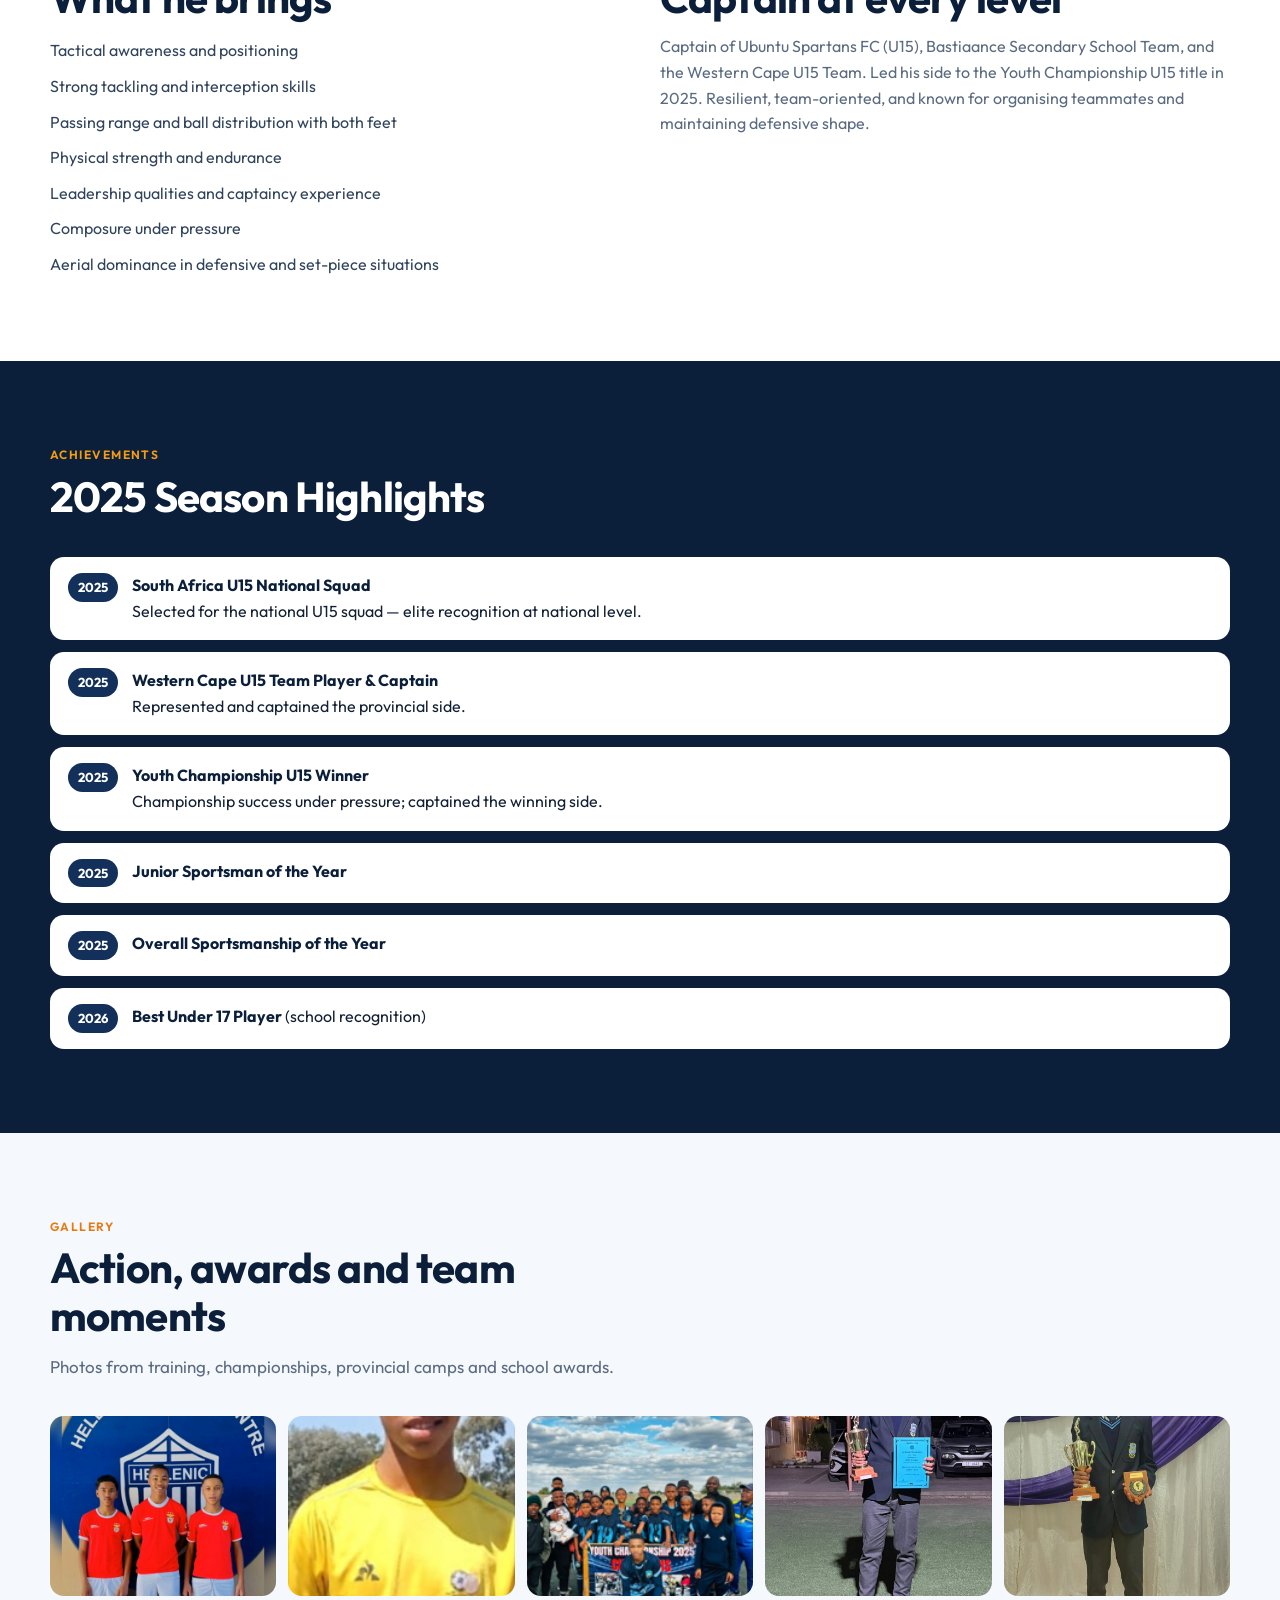
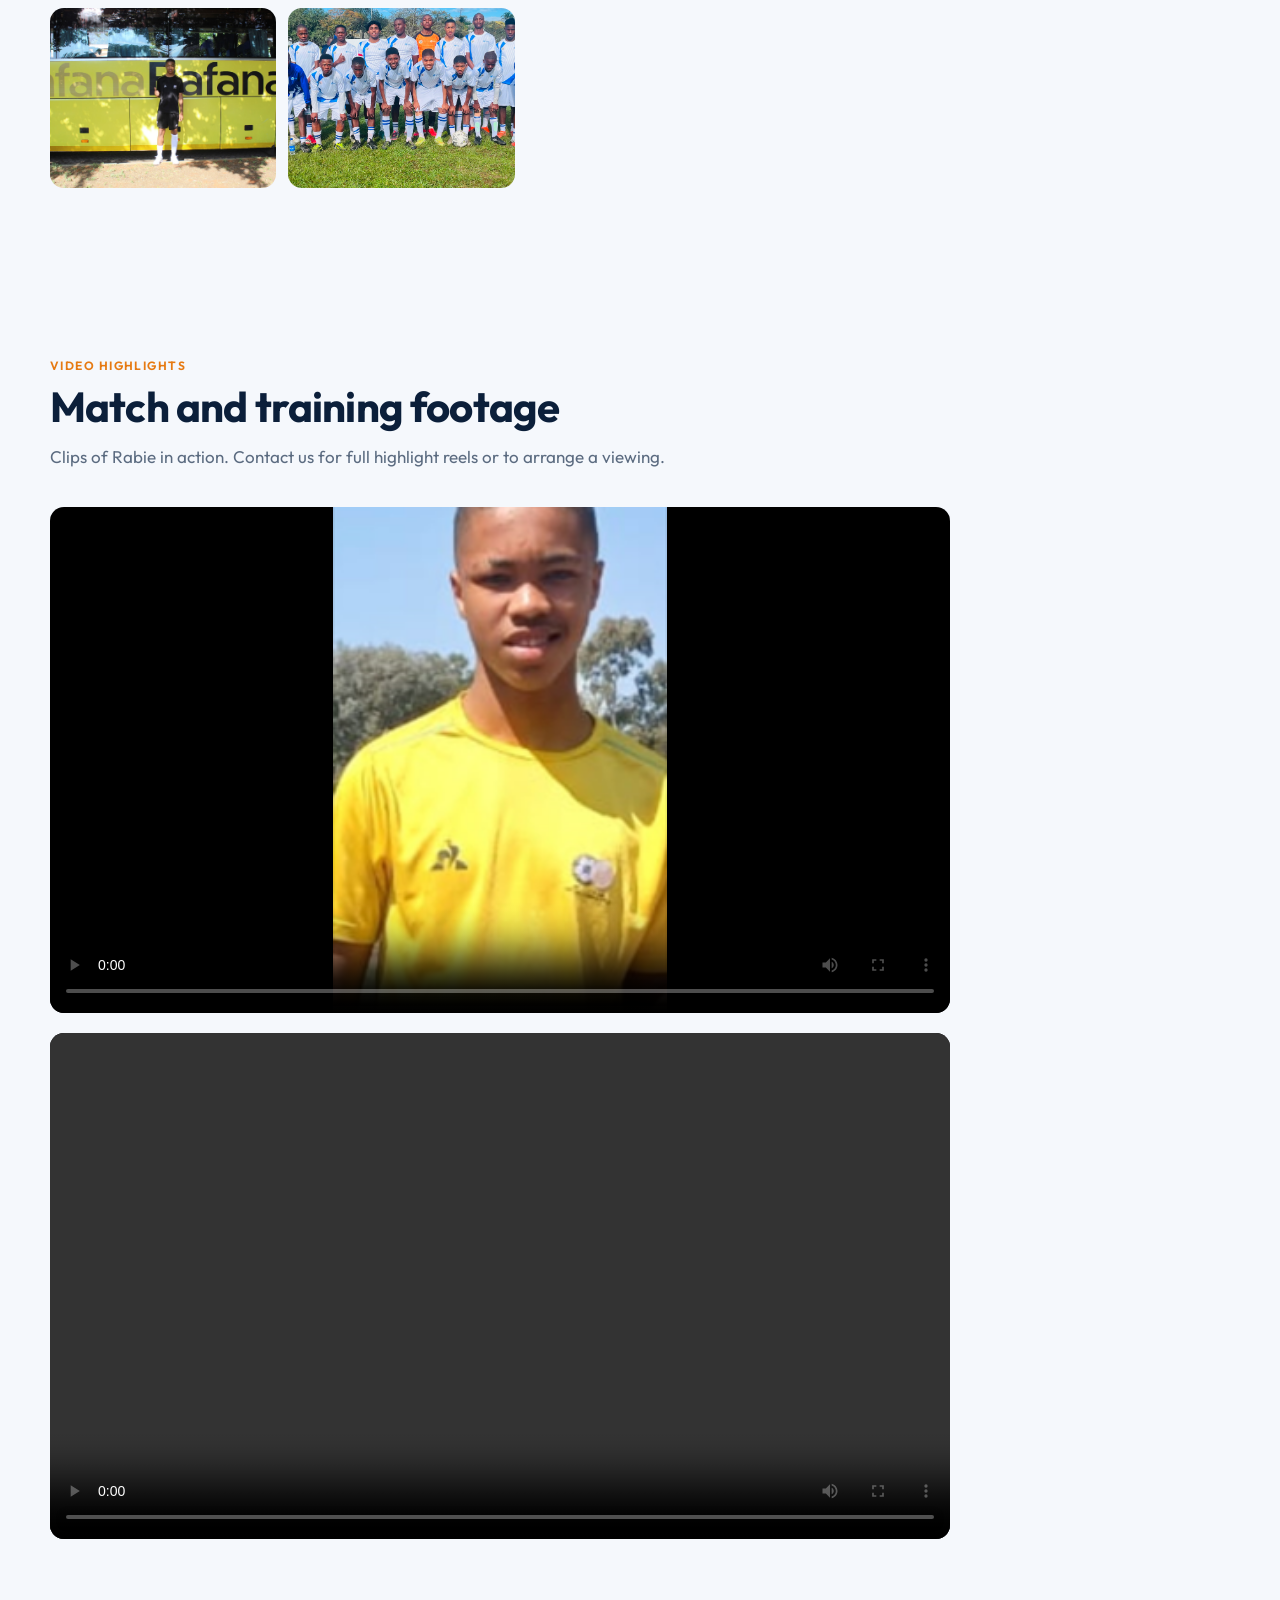
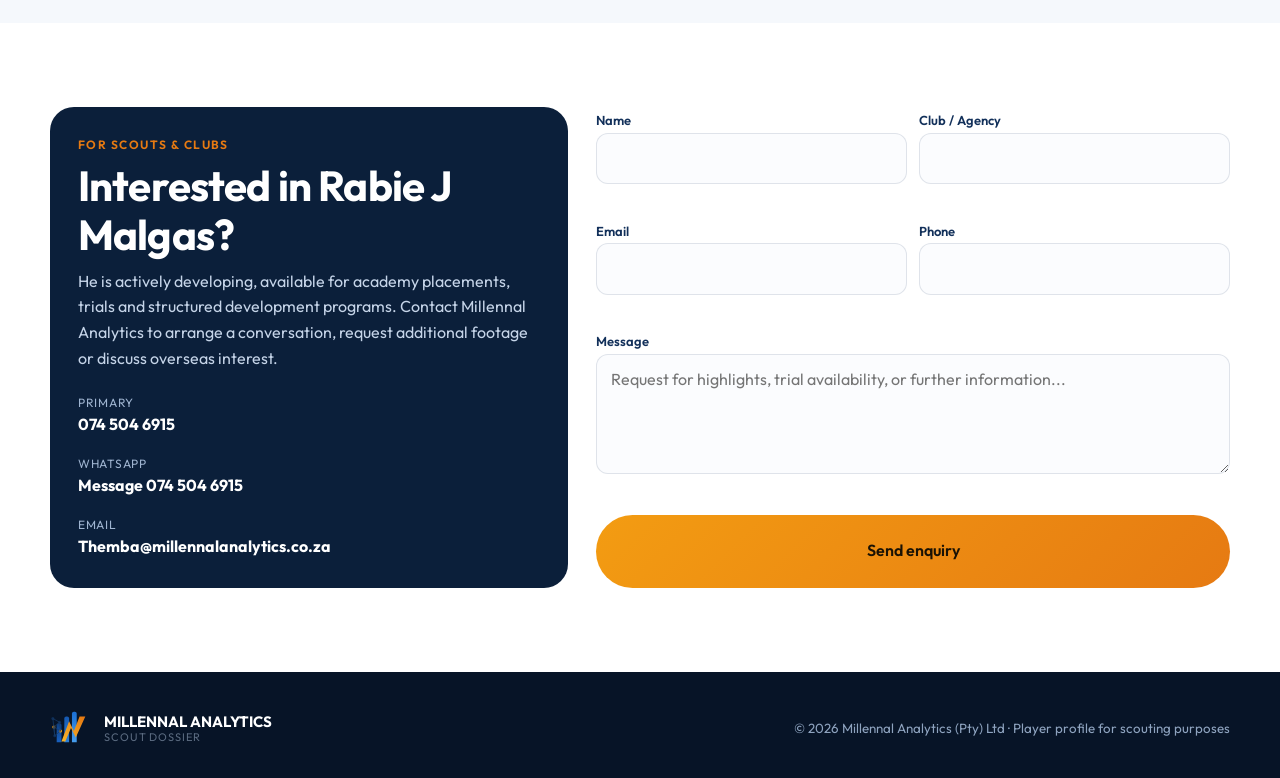
==== commit 9c089894: "Force 53s video into landscape container" ====
--- a/player-rabie-malgas.html
+++ b/player-rabie-malgas.html
@@ -38,9 +38,10 @@
     .ach { background: #fff; border-radius: 14px; padding: 16px 18px; display: flex; gap: 14px; align-items: flex-start; color: #122033; }
     .ach strong { color: #0b1f3a; }
     .ach-year { background: var(--navy-800); color: #fff; font-weight: 700; font-size: 13px; padding: 4px 10px; border-radius: 999px; white-space: nowrap; }
-    .video-grid { display: grid; grid-template-columns: 1fr 1fr; gap: 16px; }
-    .video-grid video { width: 100%; border-radius: 14px; background: #000; }
-    @media (max-width: 800px) { .player-hero-grid { grid-template-columns: 1fr; justify-items: center; text-align: center; } .stat-pills { justify-content: center; } .video-grid { grid-template-columns: 1fr; } .metrics-grid { grid-template-columns: 1fr; } }
+    .video-grid { display: grid; grid-template-columns: 1fr; gap: 20px; max-width: 900px; }
+    .video-frame { background: #000; border-radius: 14px; overflow: hidden; aspect-ratio: 16/9; }
+    .video-frame video { width: 100%; height: 100%; object-fit: contain; }
+    @media (max-width: 800px) { .player-hero-grid { grid-template-columns: 1fr; justify-items: center; text-align: center; } .stat-pills { justify-content: center; } .metrics-grid { grid-template-columns: 1fr; } }
   </style>
 </head>
 <body>
@@ -180,14 +181,18 @@
         <p class="lede">Clips of Rabie in action. Contact us for full highlight reels or to arrange a viewing.</p>
       </div>
       <div class="video-grid">
-        <video controls preload="metadata" poster="assets/players/rabie/Trails Pic.jpg">
-          <source src="assets/players/rabie/VID-20260301-WA0056.mp4" type="video/mp4" />
-          Your browser does not support the video tag.
-        </video>
-        <video controls preload="metadata">
-          <source src="assets/players/rabie/VID-20260917-WA0003.mp4" type="video/mp4" />
-          Your browser does not support the video tag.
-        </video>
+        <div class="video-frame">
+          <video controls preload="metadata" poster="assets/players/rabie/Afcon 2025/future center back.png">
+            <source src="assets/players/rabie/VID-20260301-WA0056.mp4" type="video/mp4" />
+            Your browser does not support the video tag.
+          </video>
+        </div>
+        <div class="video-frame">
+          <video controls preload="metadata">
+            <source src="assets/players/rabie/VID-20260917-WA0003.mp4" type="video/mp4" />
+            Your browser does not support the video tag.
+          </video>
+        </div>
       </div>
     </div>
   </section>
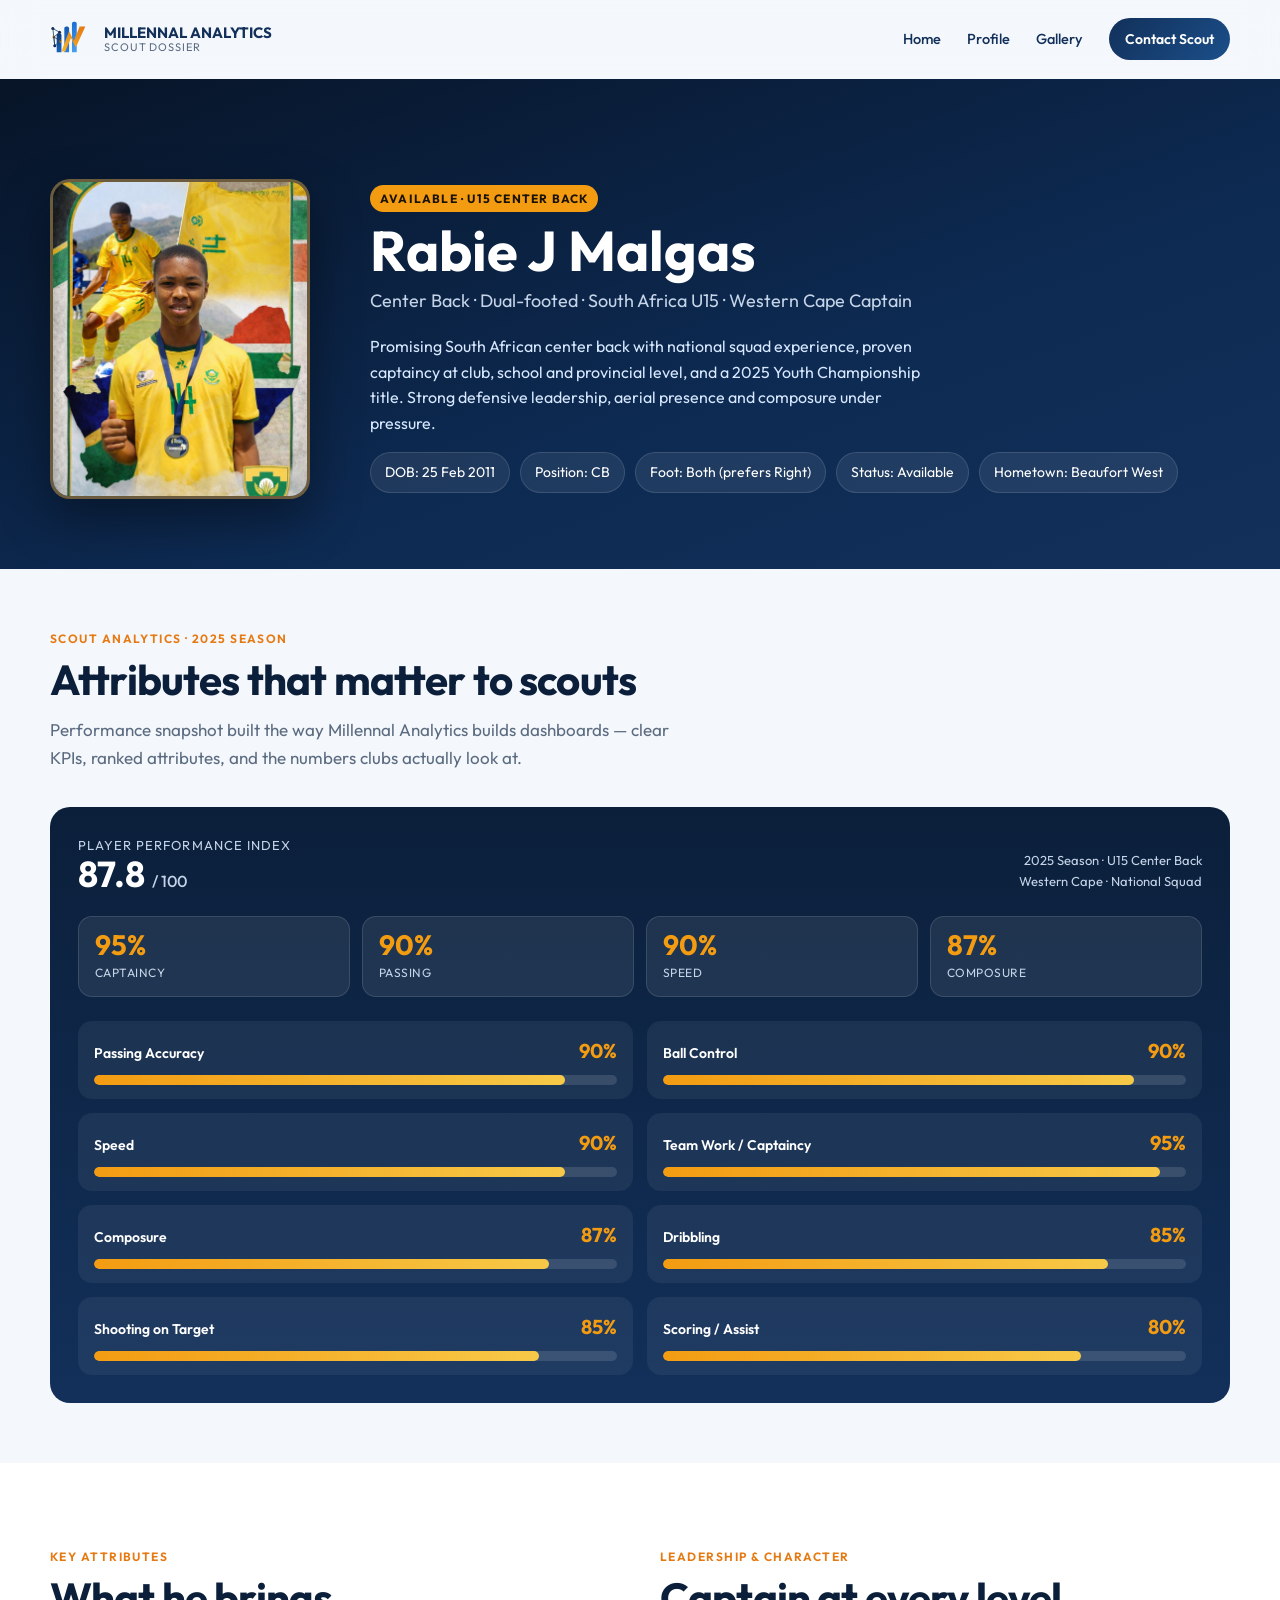
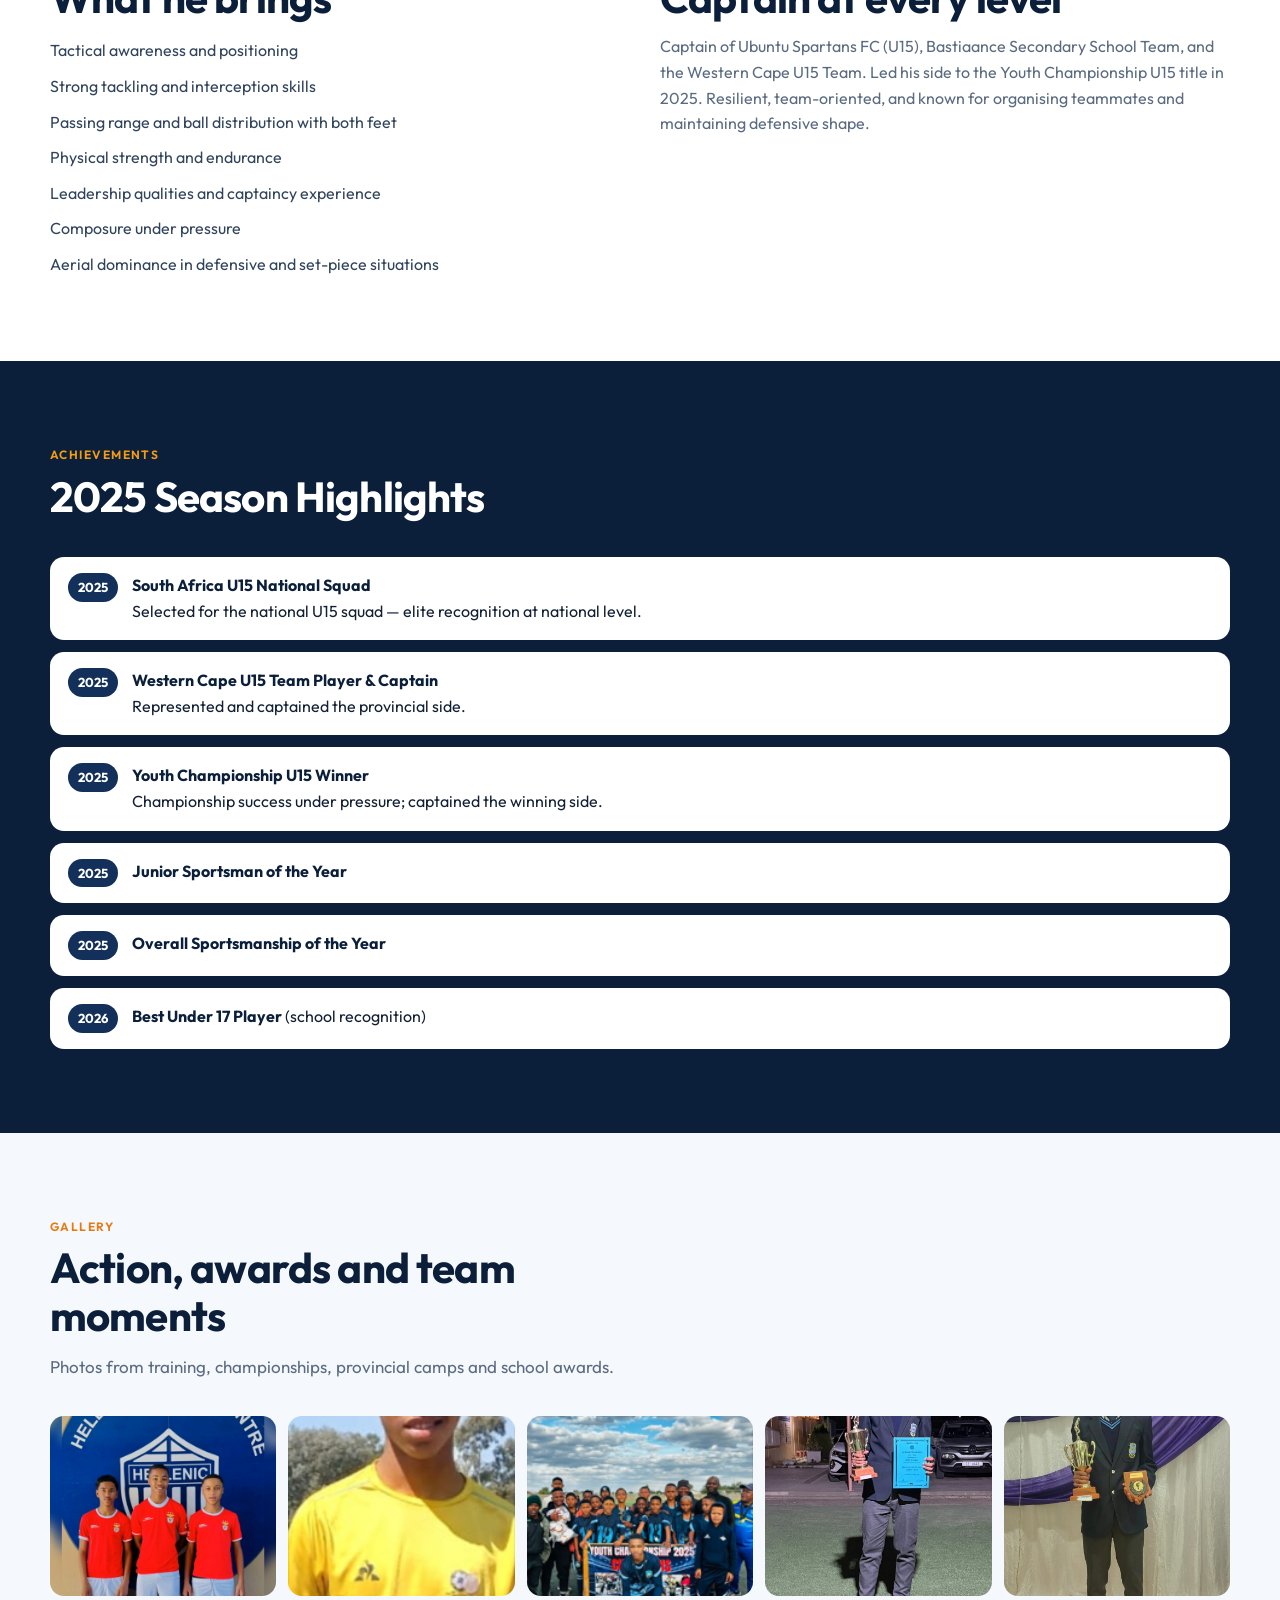
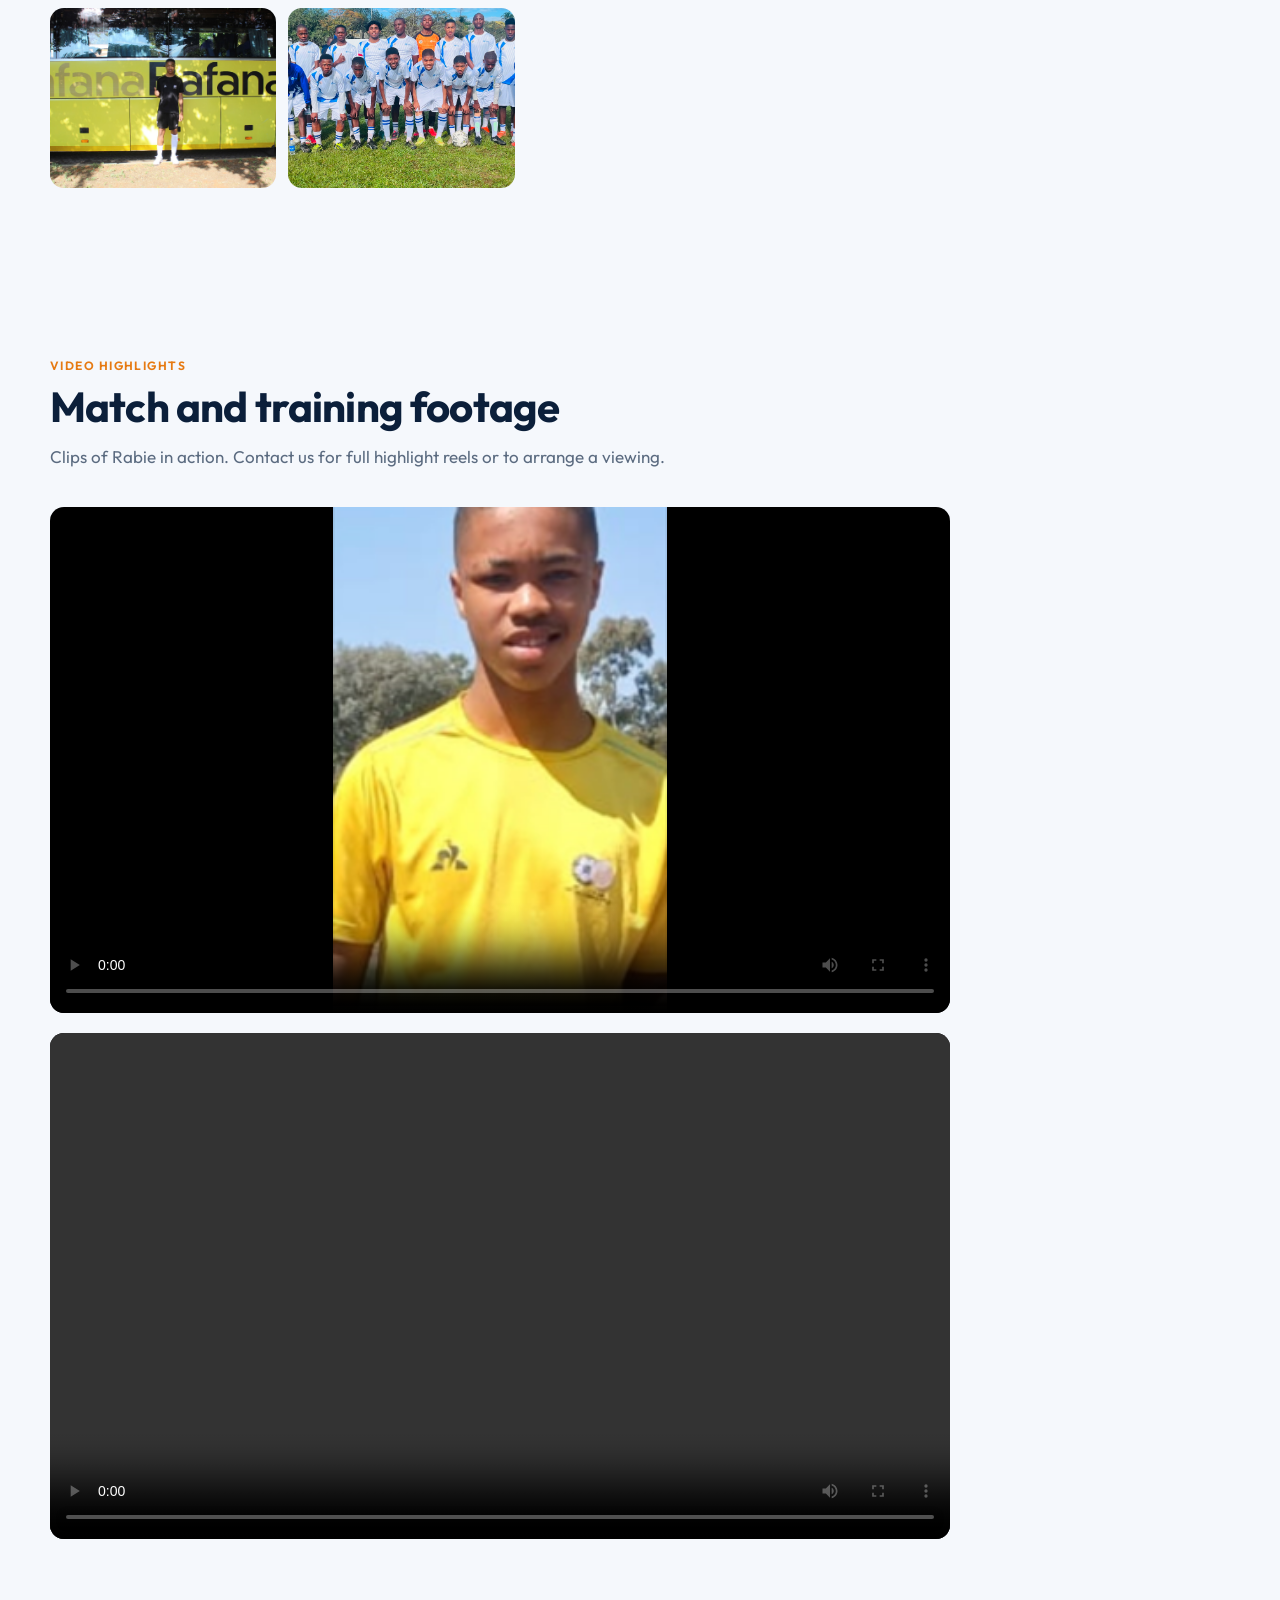
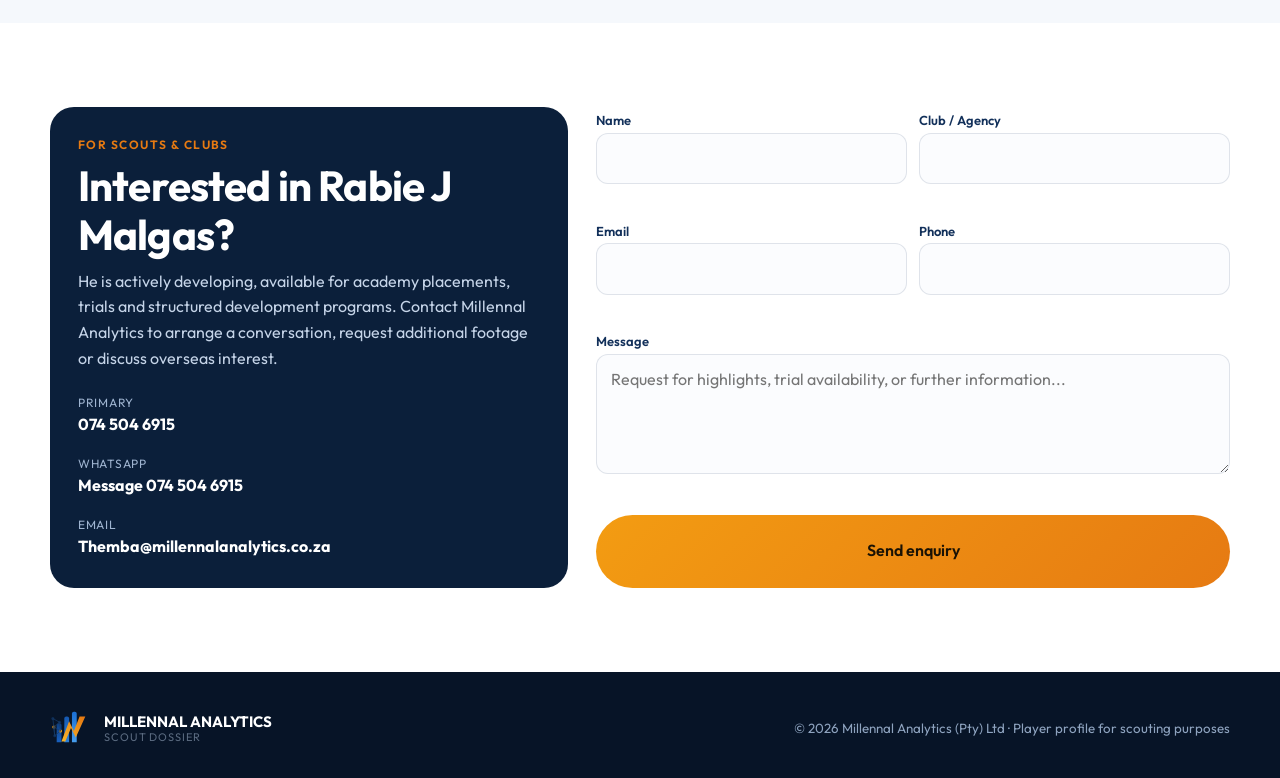
==== commit ab6888c8: "Set hero profile photo to IMG-20251221-WA0022.jpg" ====
--- a/player-rabie-malgas.html
+++ b/player-rabie-malgas.html
@@ -62,7 +62,7 @@
 
   <section class="player-hero" id="profile">
     <div class="wrap player-hero-grid">
-      <img class="player-photo" src="assets/players/rabie/Afcon 2025/future center back.png" alt="Rabie J Malgas" style="object-position: center 20%;" />
+      <img class="player-photo" src="assets/players/rabie/Afcon 2025/IMG-20251221-WA0022.jpg" alt="Rabie J Malgas" style="object-position: center 30%;" />
       <div>
         <div class="player-badge">Available · U15 Center Back</div>
         <h1 class="player-name">Rabie J Malgas</h1>
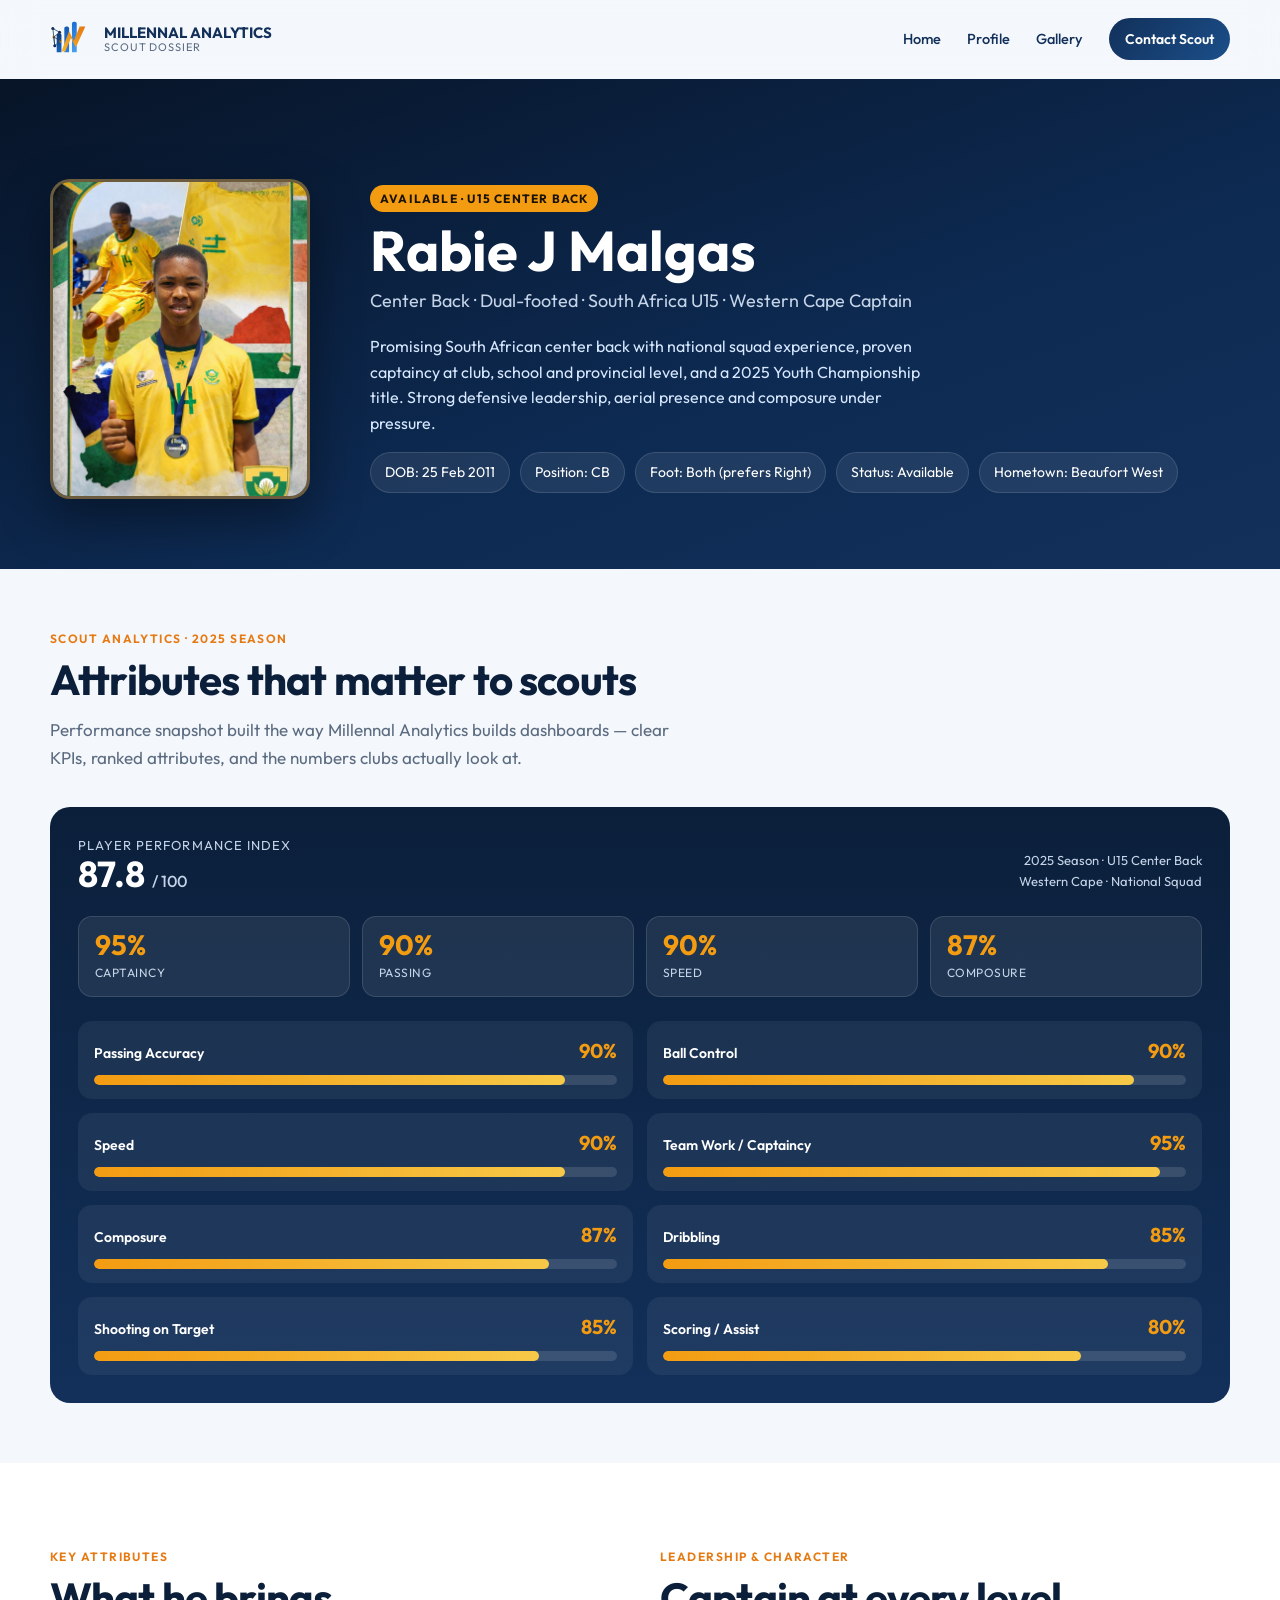
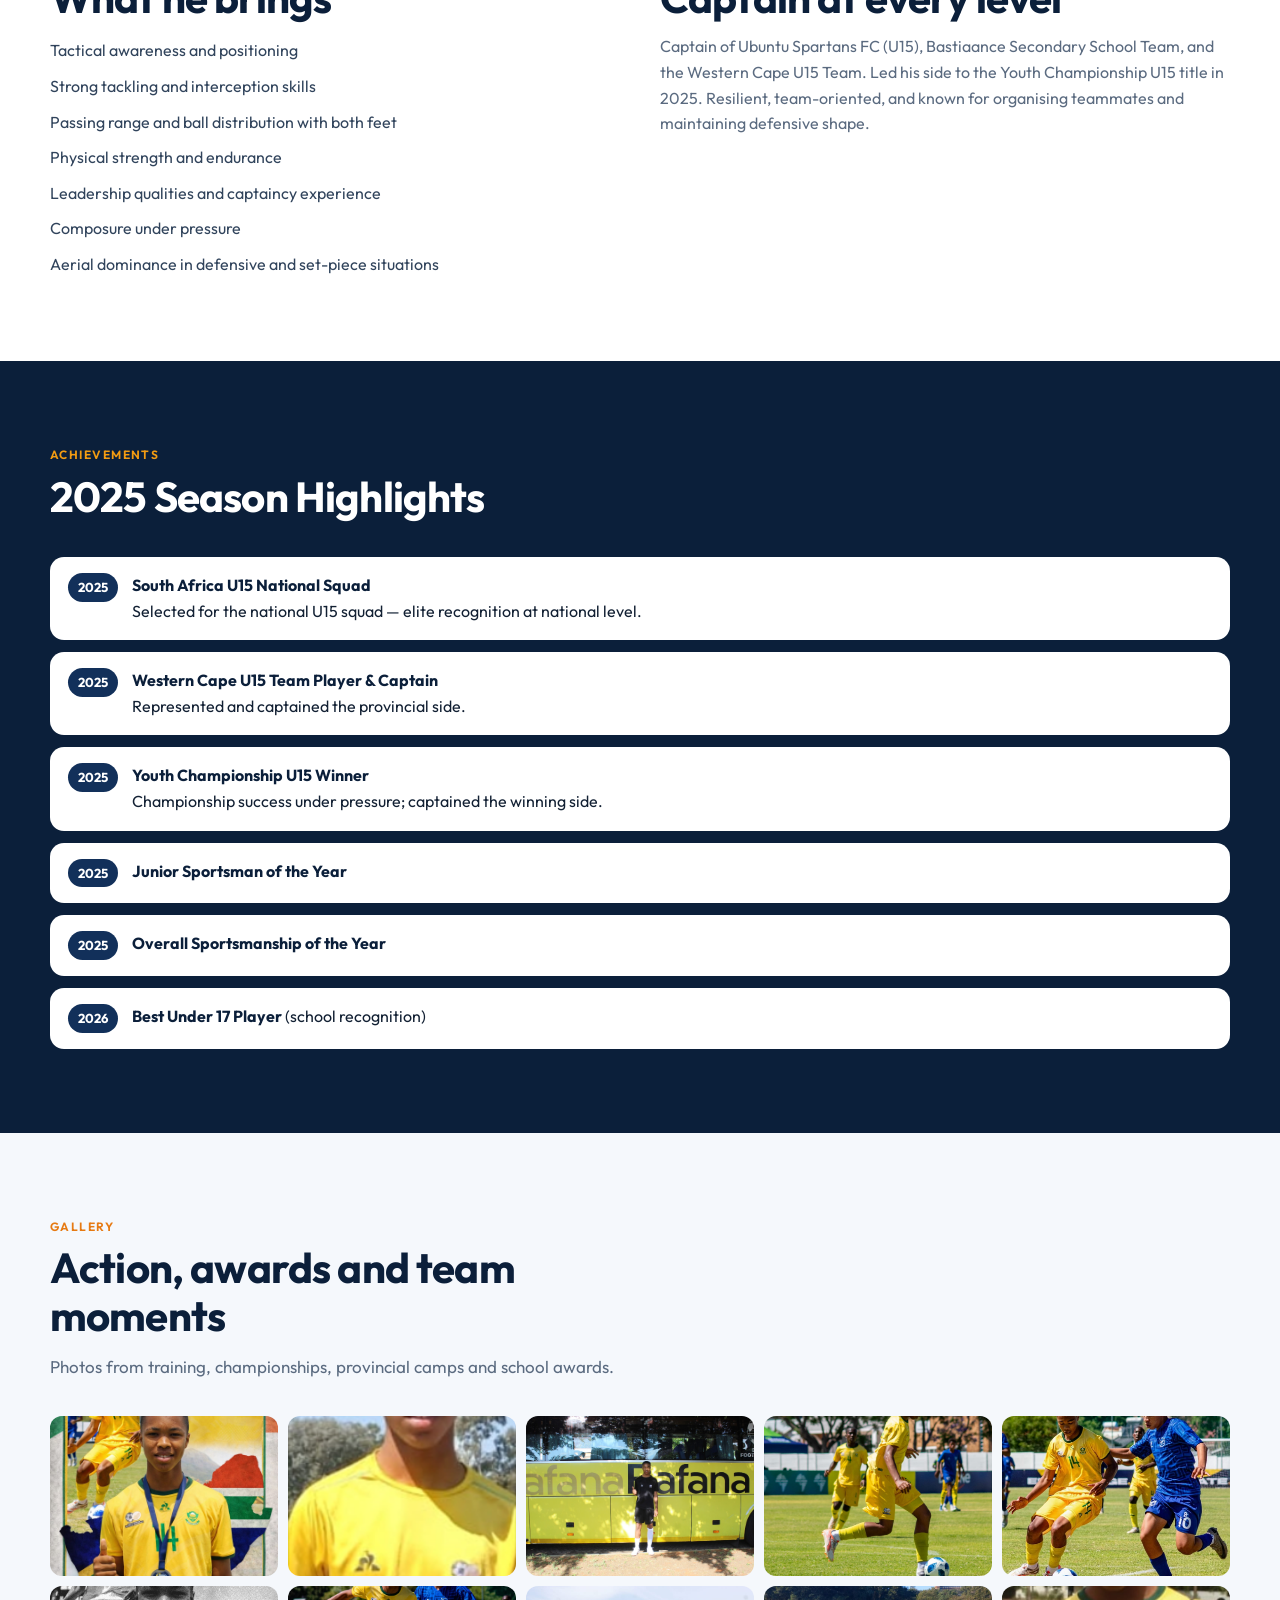
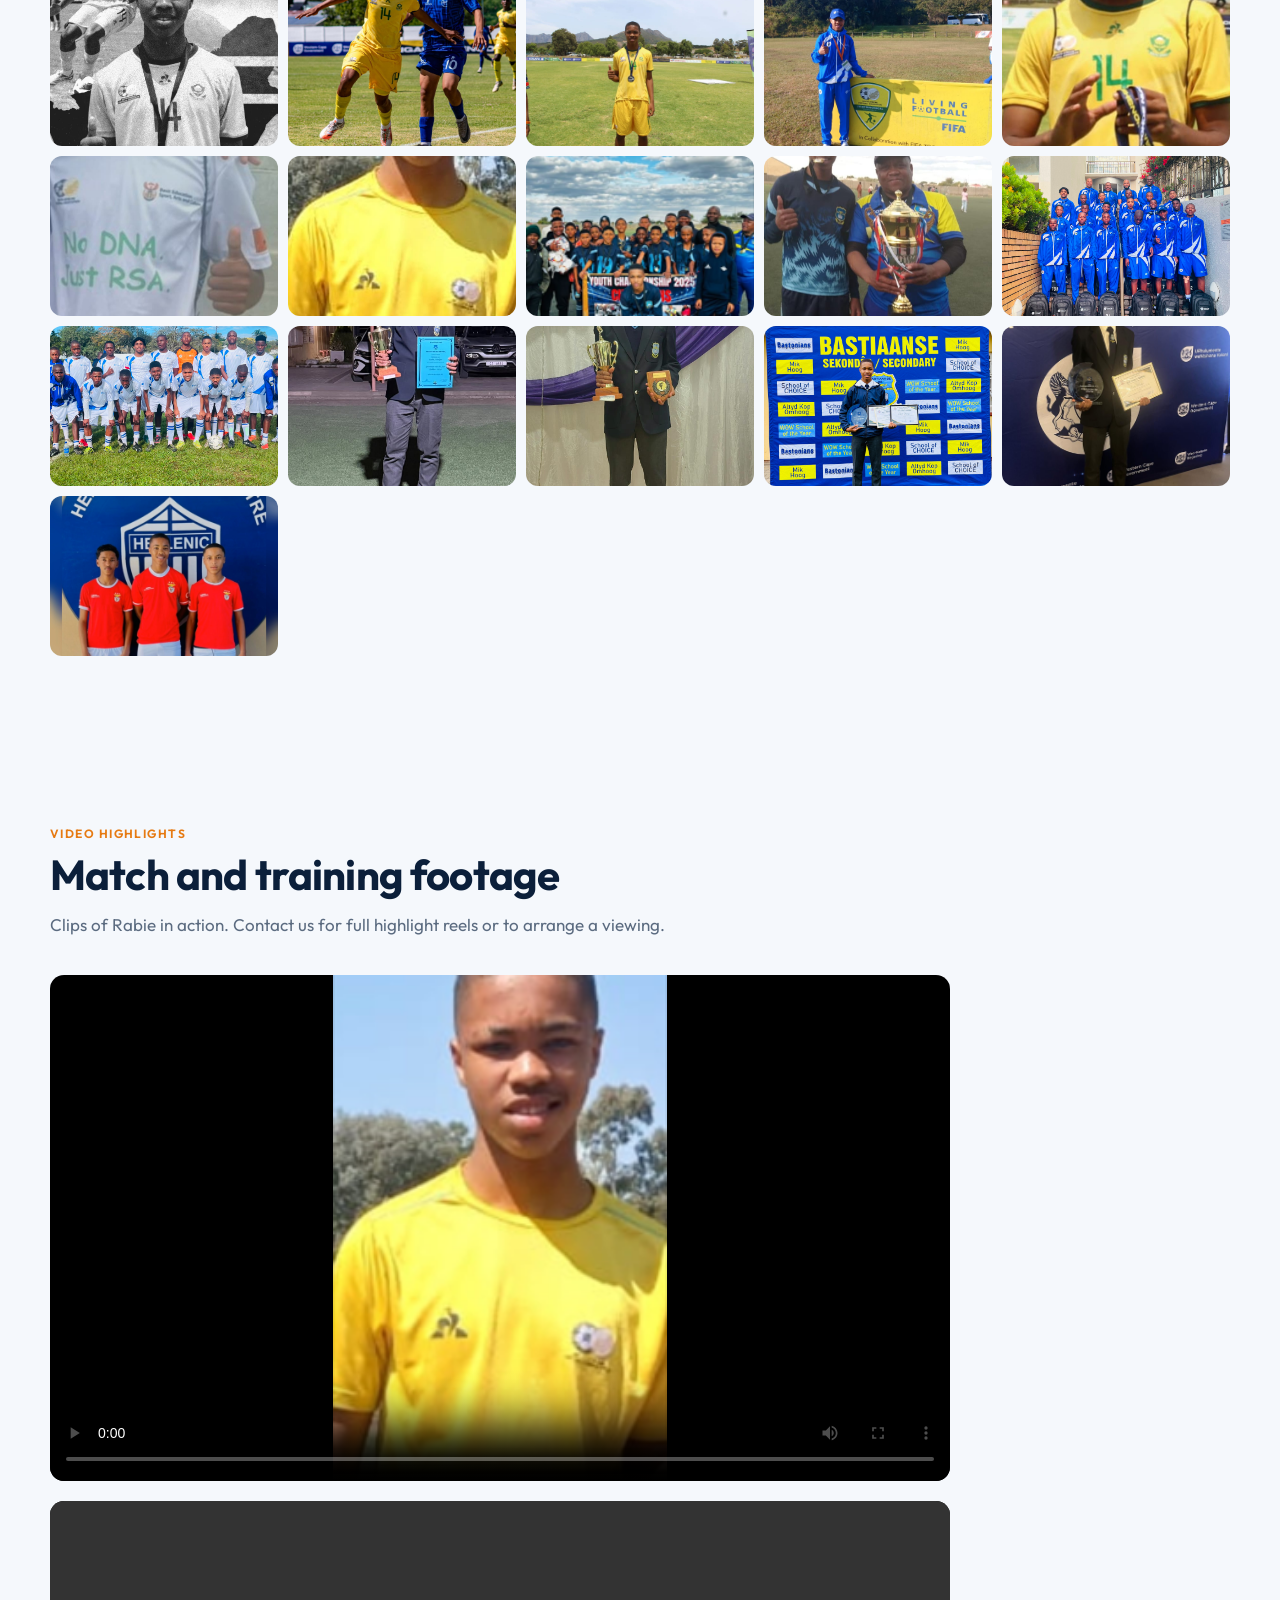
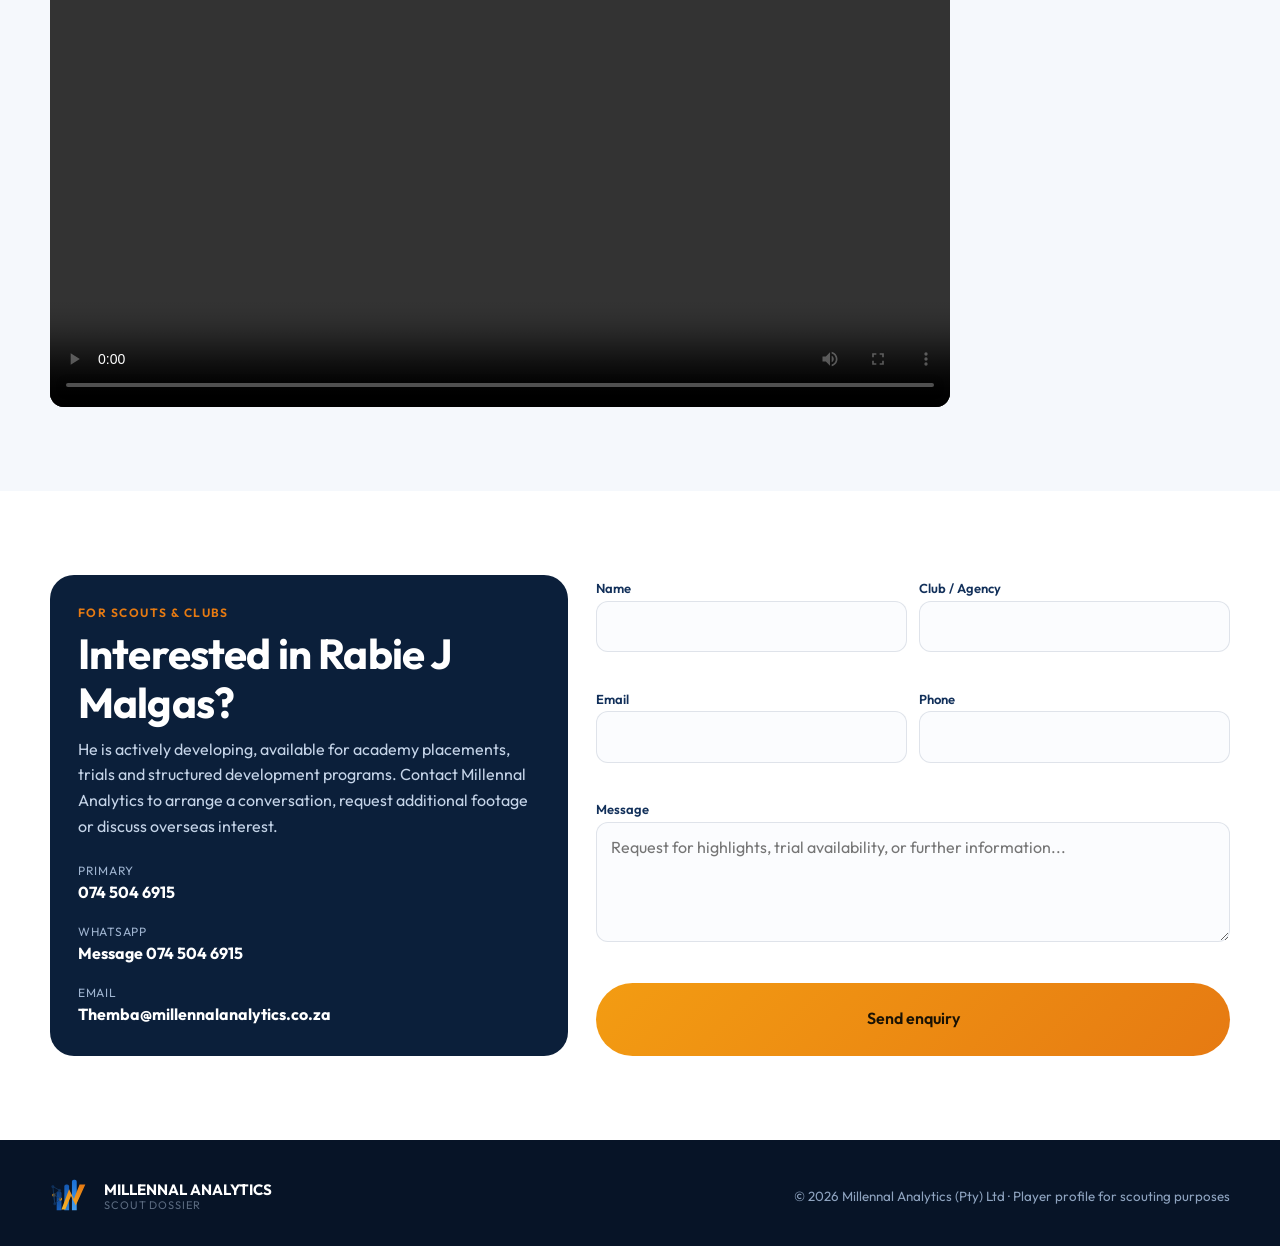
==== commit 721ea107: "Expand gallery with more action and team photos" ====
--- a/player-rabie-malgas.html
+++ b/player-rabie-malgas.html
@@ -32,8 +32,8 @@
     .metric-pct { font-size: 20px; font-weight: 700; color: var(--orange-500); }
     .metric-bar { height: 10px; background: rgba(255,255,255,.12); border-radius: 5px; overflow: hidden; }
     .metric-fill { height: 100%; background: linear-gradient(90deg, #F39C12, #f7c948); border-radius: 5px; }
-    .gallery { display: grid; grid-template-columns: repeat(auto-fill, minmax(220px, 1fr)); gap: 12px; }
-    .gallery img { width: 100%; height: 180px; object-fit: cover; border-radius: 14px; background: #eef3f9; }
+    .gallery { display: grid; grid-template-columns: repeat(auto-fill, minmax(200px, 1fr)); gap: 10px; }
+    .gallery img { width: 100%; height: 160px; object-fit: cover; border-radius: 12px; background: #eef3f9; }
     .achievements { display: grid; gap: 12px; }
     .ach { background: #fff; border-radius: 14px; padding: 16px 18px; display: flex; gap: 14px; align-items: flex-start; color: #122033; }
     .ach strong { color: #0b1f3a; }
@@ -162,13 +162,27 @@
         <p class="lede">Photos from training, championships, provincial camps and school awards.</p>
       </div>
       <div class="gallery">
-        <img src="assets/players/rabie/Trails Pic.jpg" alt="Training / trails" />
+        <img src="assets/players/rabie/Afcon 2025/IMG-20251221-WA0022.jpg" alt="Afcon profile" />
         <img src="assets/players/rabie/Afcon 2025/future center back.png" alt="Future center back" />
+        <img src="assets/players/rabie/Afcon 2025/IMG-20260803-WA0140.jpg" alt="Action" />
+        <img src="assets/players/rabie/Afcon 2025/IMG-20260803-WA0134.jpg" alt="Action" />
+        <img src="assets/players/rabie/Afcon 2025/IMG-20260803-WA0136.jpg" alt="Action" />
+        <img src="assets/players/rabie/Afcon 2025/IMG-20260803-WA0137.jpg" alt="Action" />
+        <img src="assets/players/rabie/Afcon 2025/IMG-20260803-WA0138.jpg" alt="Action" />
+        <img src="assets/players/rabie/Afcon 2025/IMG-20260803-WA0143.jpg" alt="Action" />
+        <img src="assets/players/rabie/Afcon 2025/IMG-20260803-WA0144.jpg" alt="Action" />
+        <img src="assets/players/rabie/Afcon 2025/IMG-20260211-WA0008.jpg" alt="Action" />
+        <img src="assets/players/rabie/Afcon 2025/IMG-20260211-WA0020.jpg" alt="Action" />
+        <img src="assets/players/rabie/Afcon 2025/IMG-20260211-WA0043.jpg" alt="Action" />
         <img src="assets/players/rabie/Dream Team/Champioship 2025.png" alt="Championship 2025" />
-        <img src="assets/players/rabie/Awarded Awrads/Best Under 17 player 2026.jpg" alt="Best Under 17 player" />
+        <img src="assets/players/rabie/Dream Team/IMG-20260211-WA0086.jpg" alt="Dream Team" />
+        <img src="assets/players/rabie/Provincial Western Cape Team/IMG-20260712-WA0052.jpg" alt="Western Cape" />
+        <img src="assets/players/rabie/Provincial Western Cape Team/IMG-20260712-WA0083.jpg" alt="Western Cape" />
+        <img src="assets/players/rabie/Awarded Awrads/Best Under 17 player 2026.jpg" alt="Best Under 17" />
         <img src="assets/players/rabie/Awarded Awrads/Under 15 School player of the year.jpg" alt="Under 15 award" />
-        <img src="assets/players/rabie/Afcon 2025/IMG-20260803-WA0140.jpg" alt="Action" />
-        <img src="assets/players/rabie/Provincial Western Cape Team/IMG-20260712-WA0083.jpg" alt="Western Cape team" />
+        <img src="assets/players/rabie/Awarded Awrads/promising player.jpg" alt="Promising player" />
+        <img src="assets/players/rabie/Awarded Awrads/provincial recognition.jpg" alt="Provincial recognition" />
+        <img src="assets/players/rabie/Trails Pic.jpg" alt="Training" />
       </div>
     </div>
   </section>
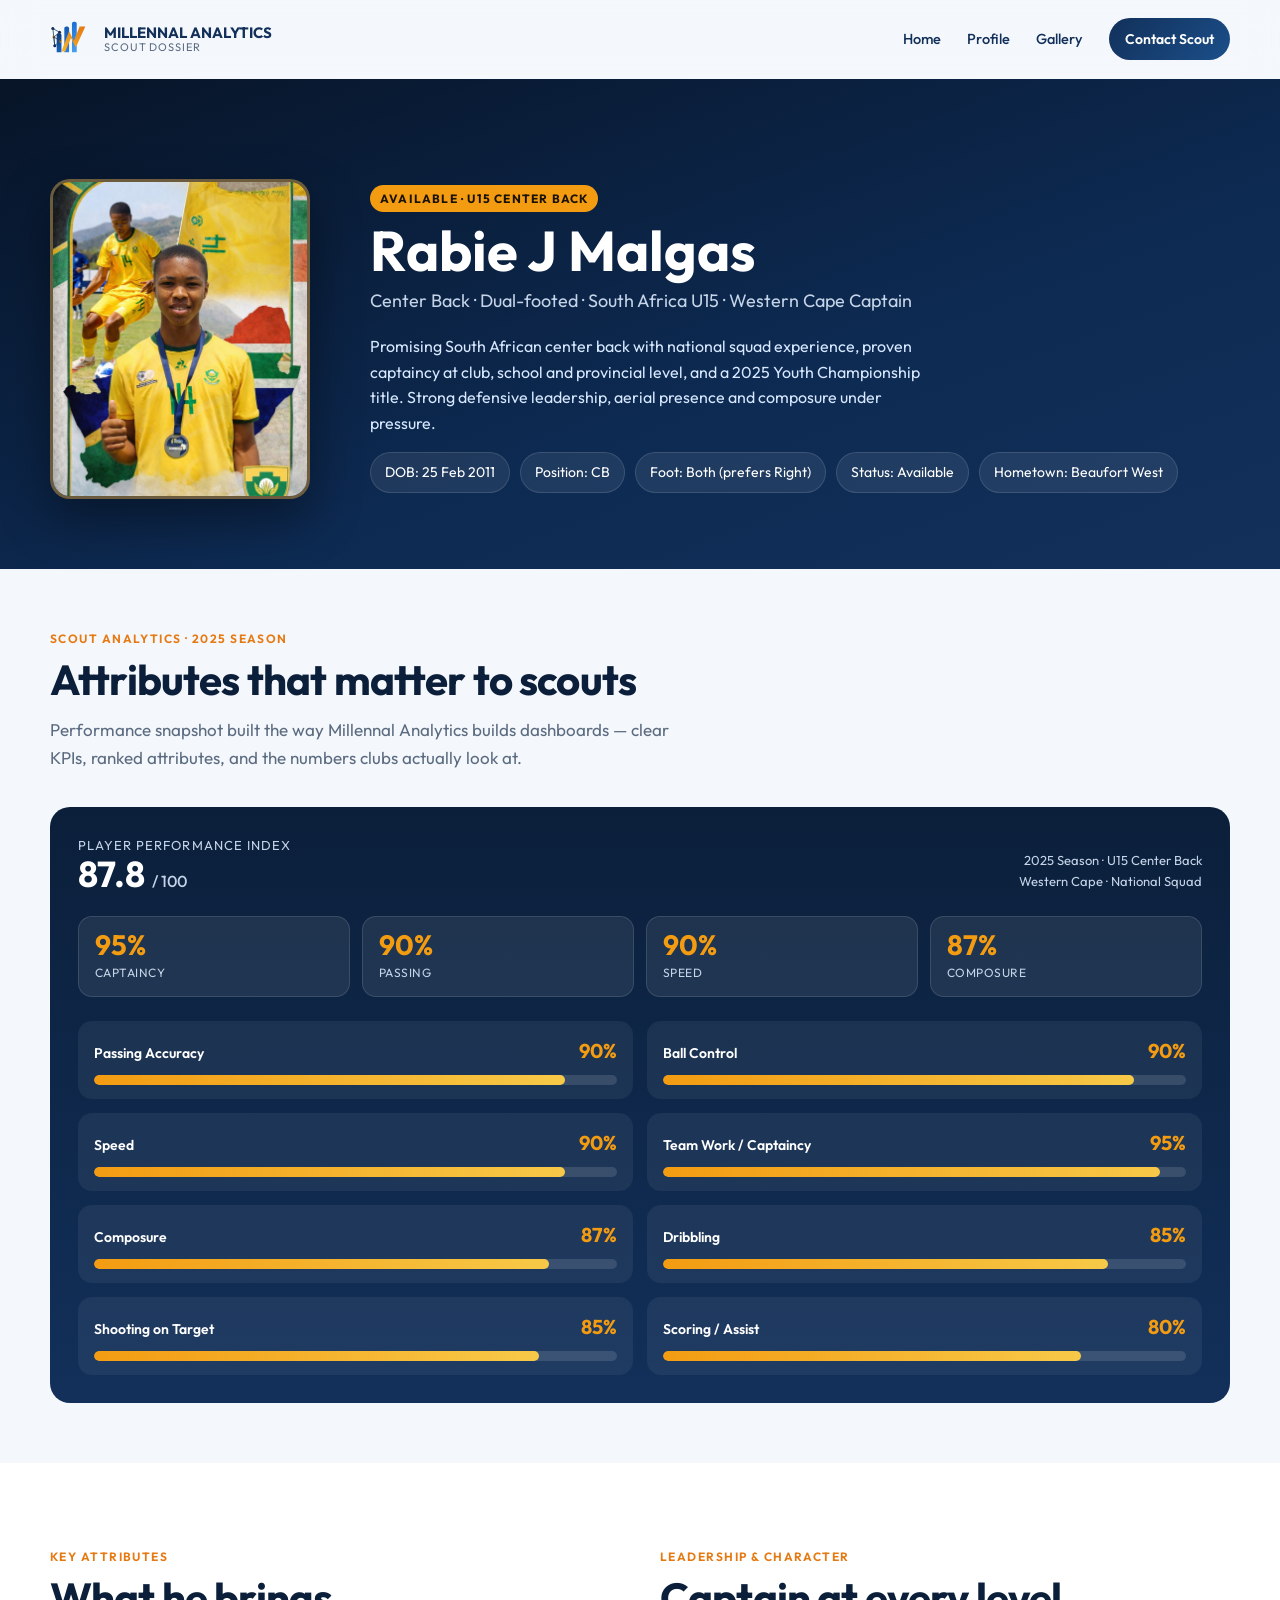
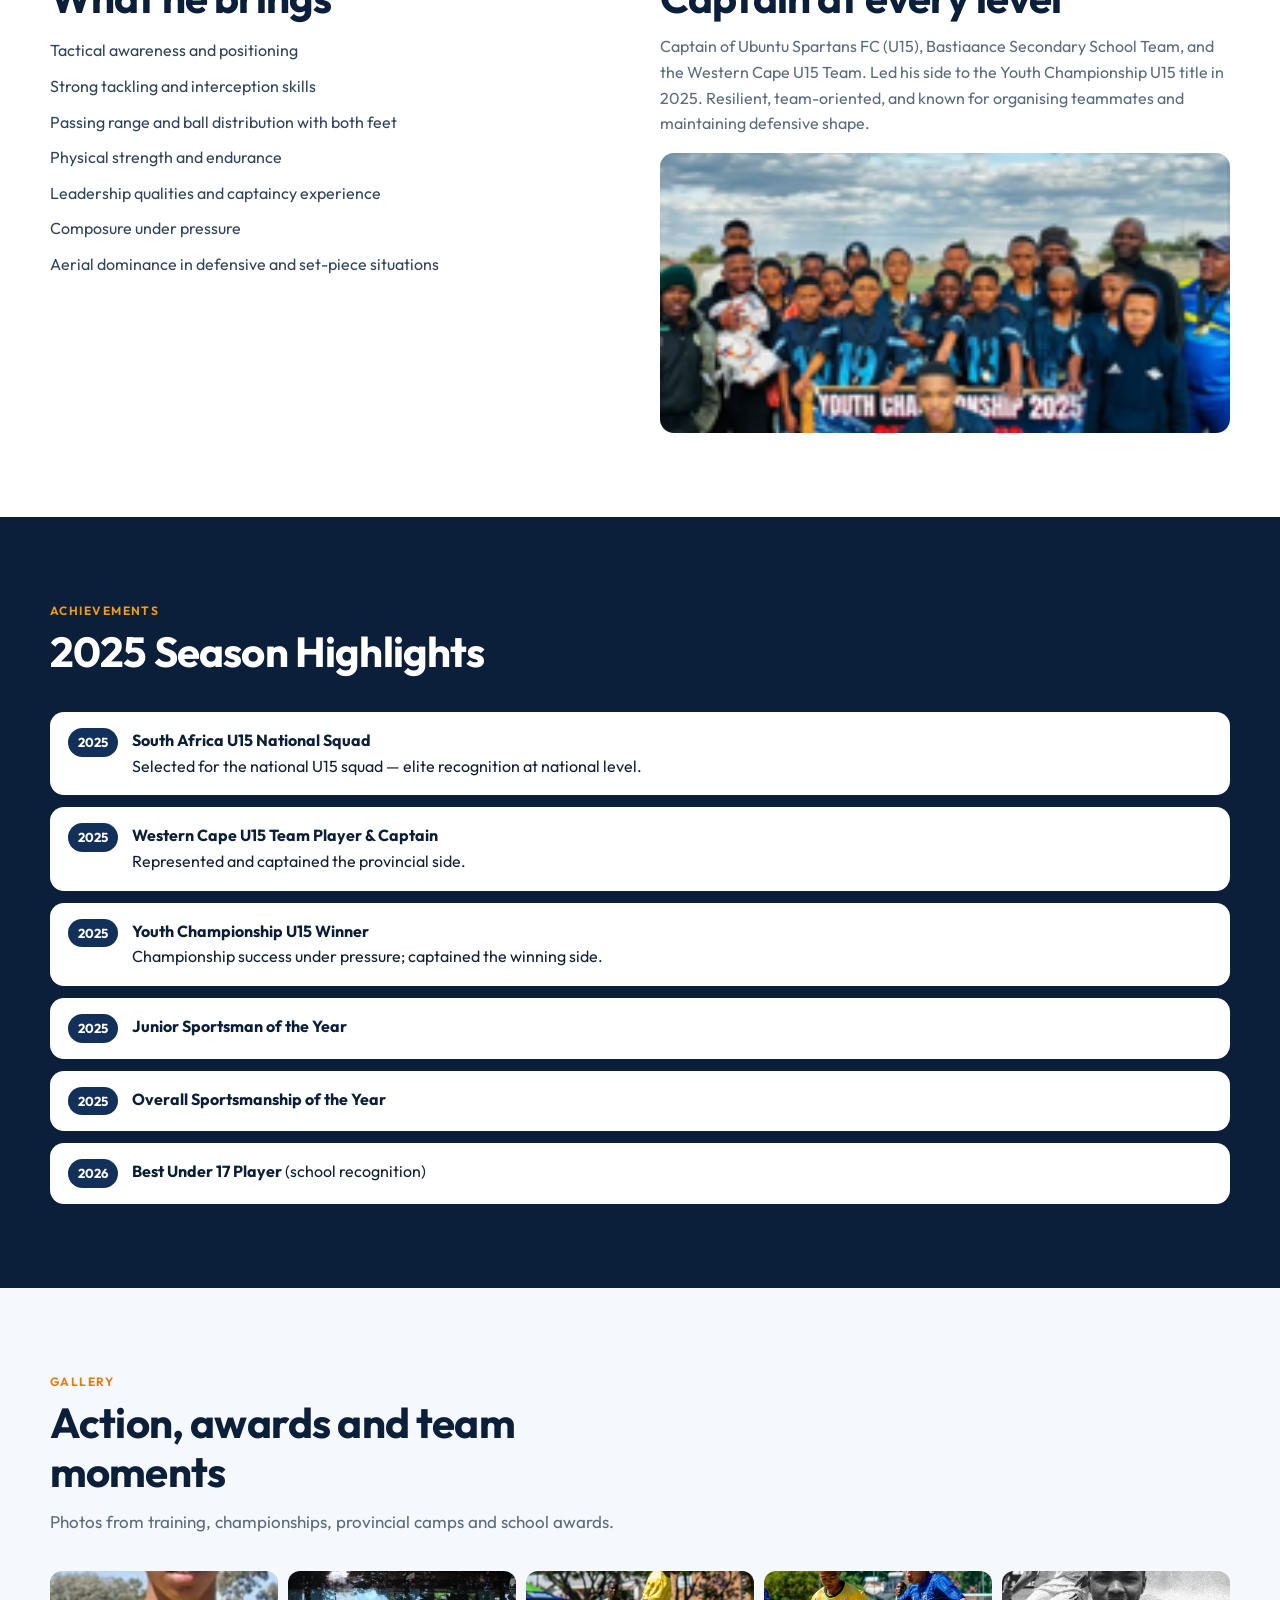
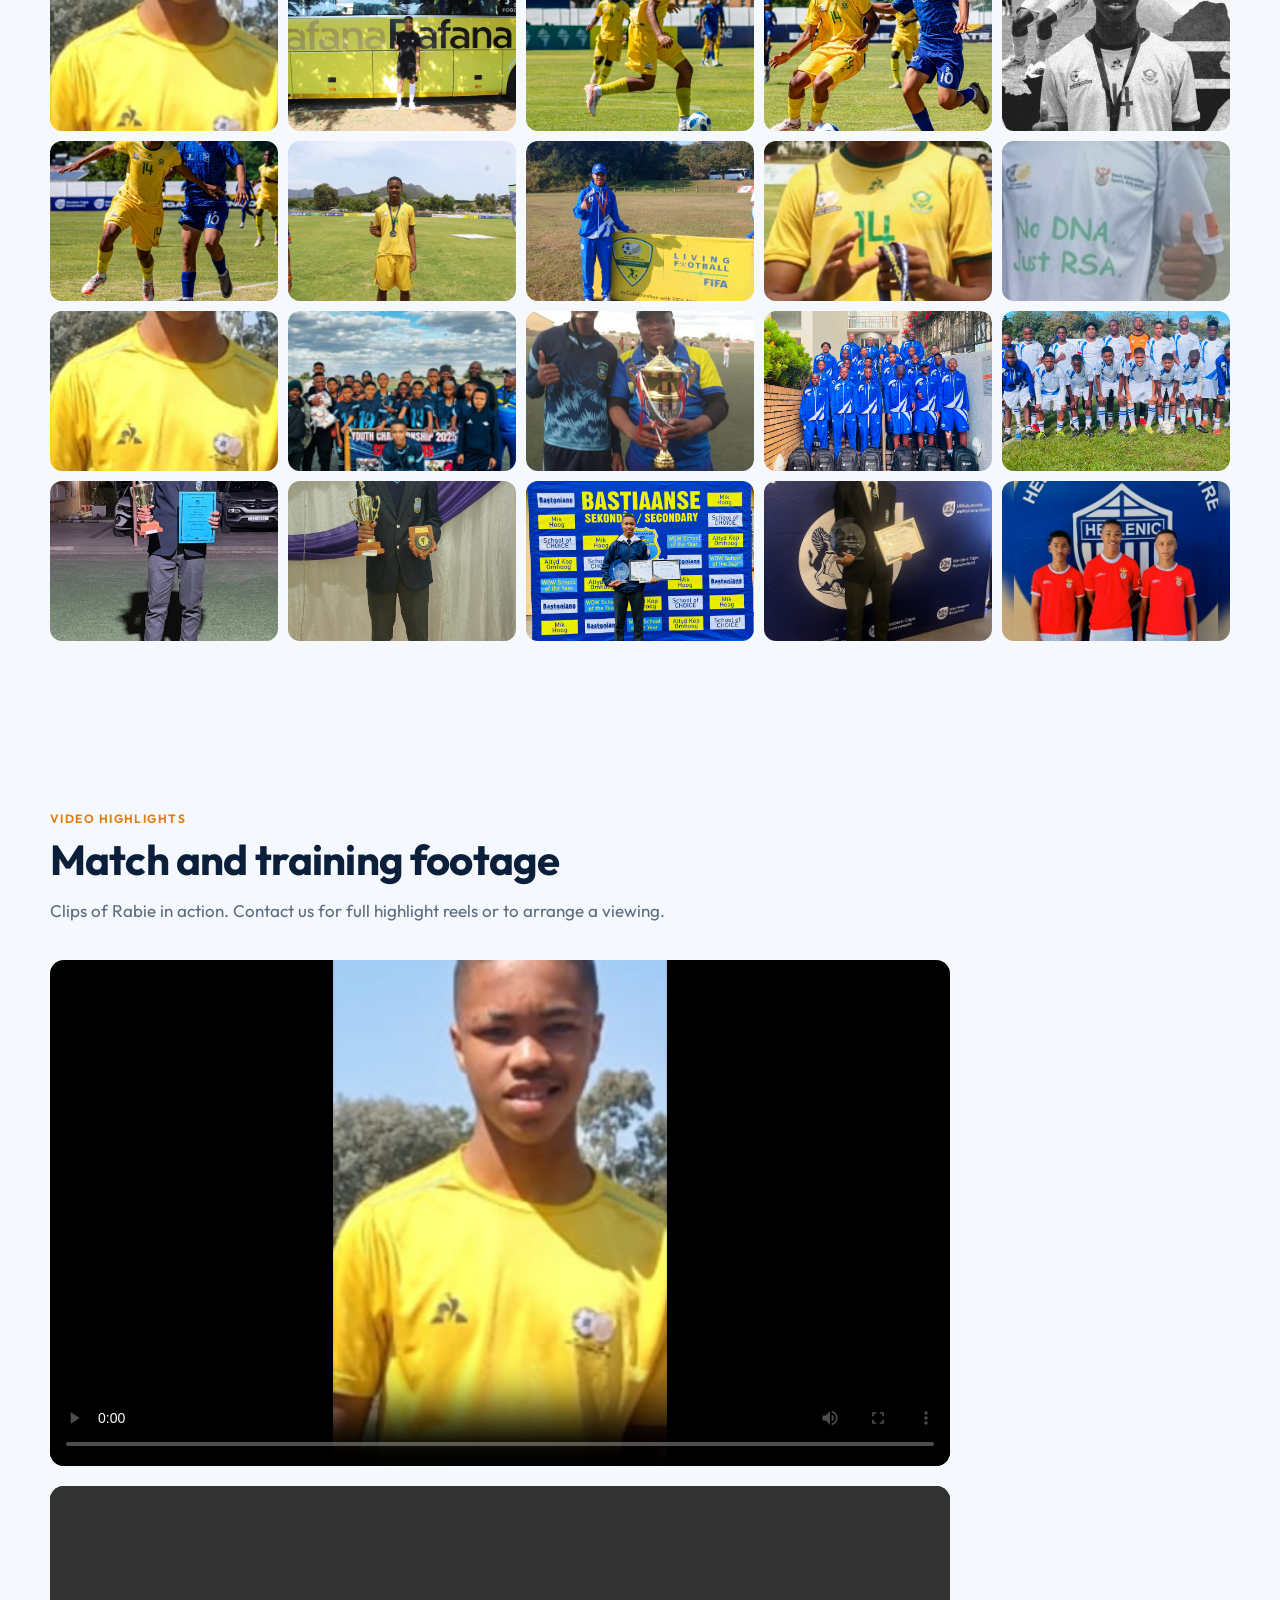
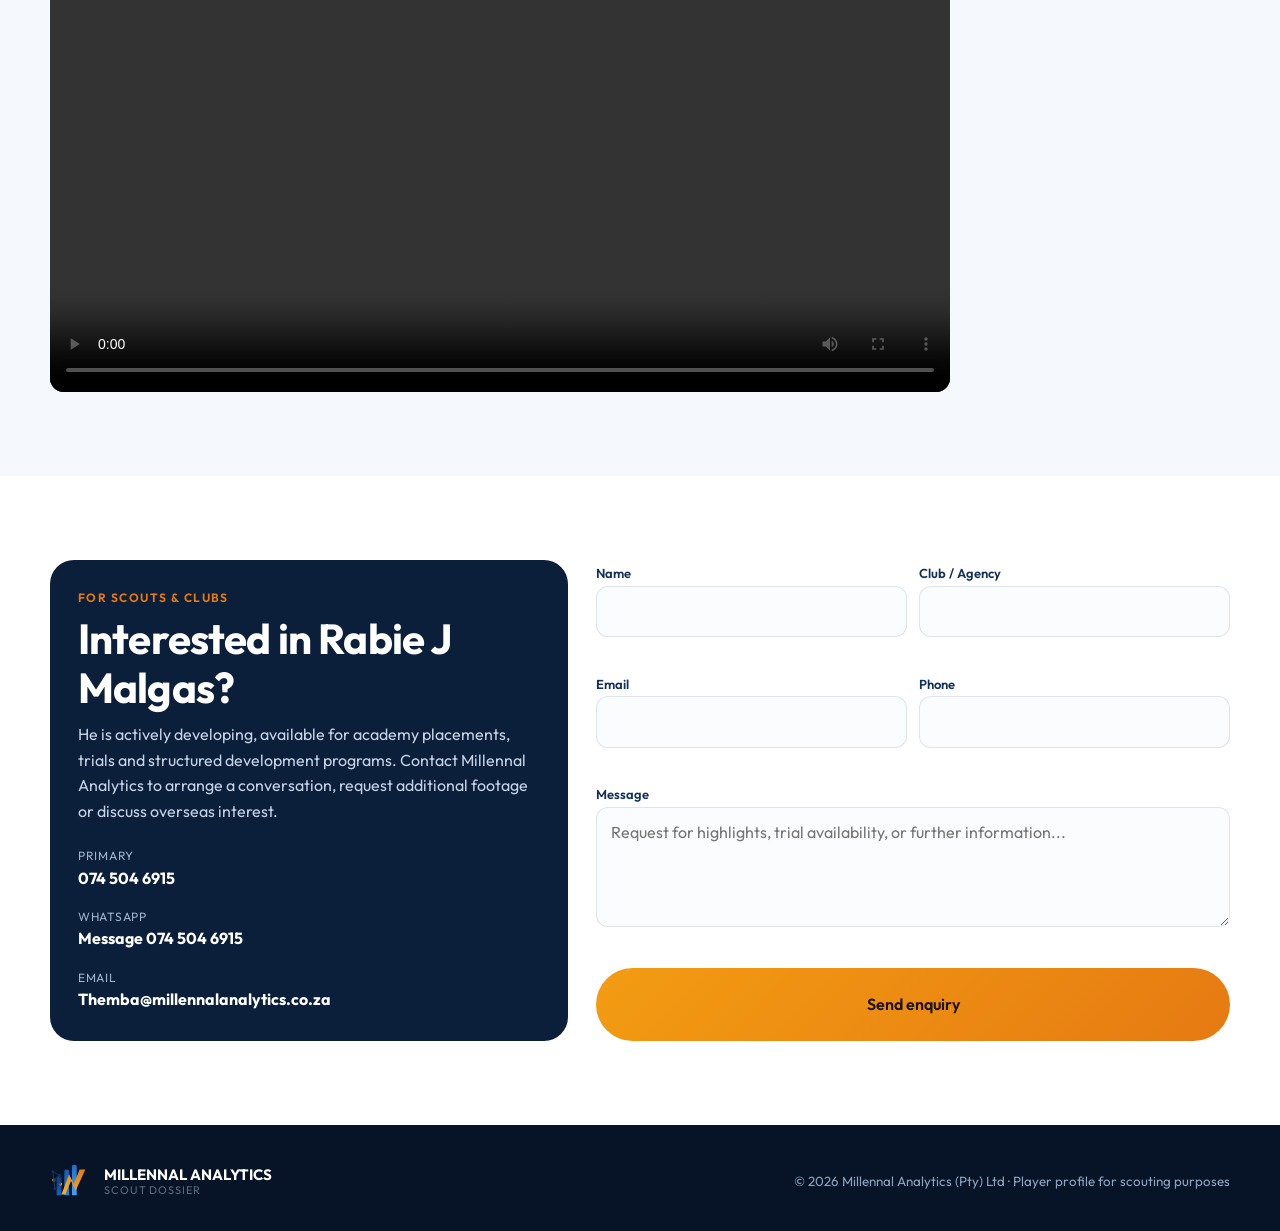
==== commit fbffb0e1: "Add captaincy image for balance and remove profile pic from gallery" ====
--- a/player-rabie-malgas.html
+++ b/player-rabie-malgas.html
@@ -41,6 +41,7 @@
     .video-grid { display: grid; grid-template-columns: 1fr; gap: 20px; max-width: 900px; }
     .video-frame { background: #000; border-radius: 14px; overflow: hidden; aspect-ratio: 16/9; }
     .video-frame video { width: 100%; height: 100%; object-fit: contain; }
+    .captain-img { width: 100%; border-radius: 14px; margin-top: 16px; object-fit: cover; max-height: 280px; }
     @media (max-width: 800px) { .player-hero-grid { grid-template-columns: 1fr; justify-items: center; text-align: center; } .stat-pills { justify-content: center; } .metrics-grid { grid-template-columns: 1fr; } }
   </style>
 </head>
@@ -115,7 +116,7 @@
   </section>
 
   <section style="background:#fff">
-    <div class="wrap" style="display:grid;grid-template-columns:1fr 1fr;gap:40px">
+    <div class="wrap" style="display:grid;grid-template-columns:1fr 1fr;gap:40px;align-items:start;">
       <div>
         <div class="kicker">Key Attributes</div>
         <h2 style="margin-top:8px">What he brings</h2>
@@ -133,6 +134,7 @@
         <div class="kicker">Leadership & Character</div>
         <h2 style="margin-top:8px">Captain at every level</h2>
         <p style="margin-top:12px;color:var(--muted)">Captain of Ubuntu Spartans FC (U15), Bastiaance Secondary School Team, and the Western Cape U15 Team. Led his side to the Youth Championship U15 title in 2025. Resilient, team-oriented, and known for organising teammates and maintaining defensive shape.</p>
+        <img class="captain-img" src="assets/players/rabie/Dream Team/Champioship 2025.png" alt="Youth Championship 2025" />
       </div>
     </div>
   </section>
@@ -162,7 +164,6 @@
         <p class="lede">Photos from training, championships, provincial camps and school awards.</p>
       </div>
       <div class="gallery">
-        <img src="assets/players/rabie/Afcon 2025/IMG-20251221-WA0022.jpg" alt="Afcon profile" />
         <img src="assets/players/rabie/Afcon 2025/future center back.png" alt="Future center back" />
         <img src="assets/players/rabie/Afcon 2025/IMG-20260803-WA0140.jpg" alt="Action" />
         <img src="assets/players/rabie/Afcon 2025/IMG-20260803-WA0134.jpg" alt="Action" />
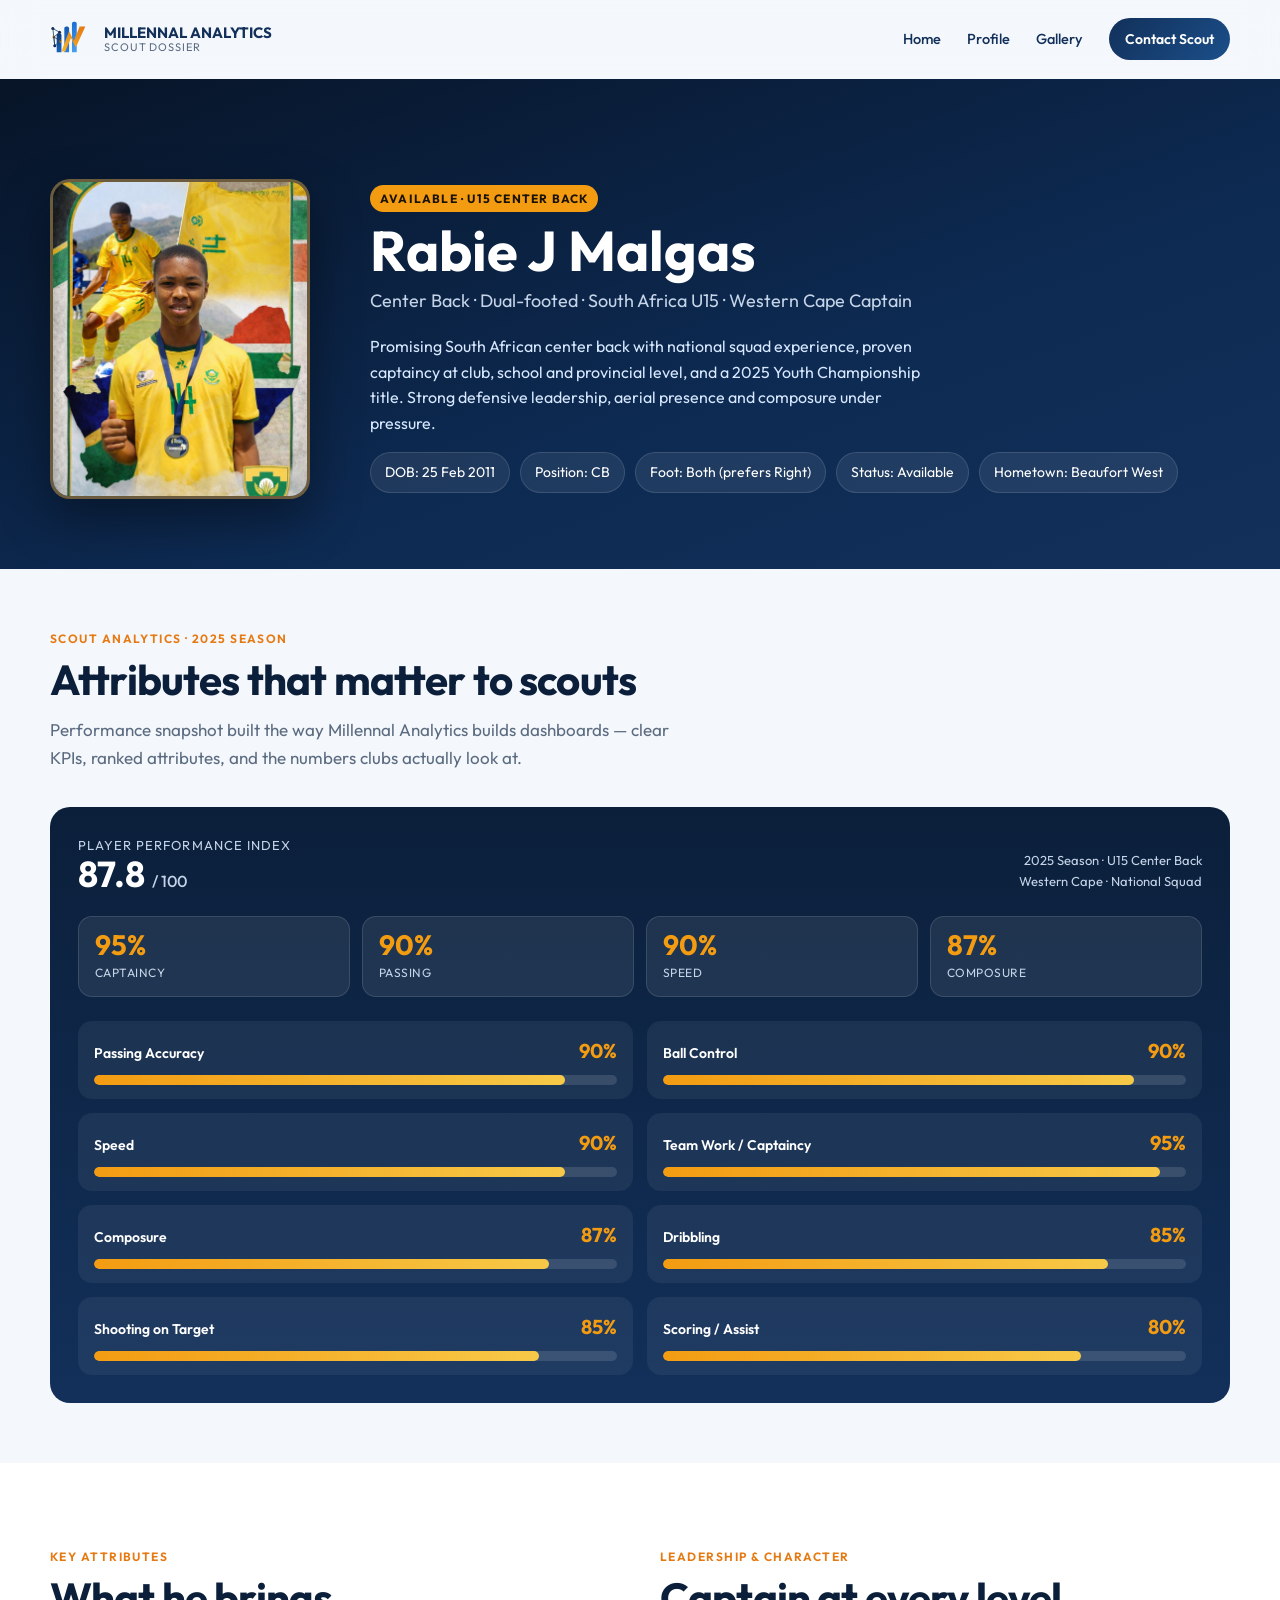
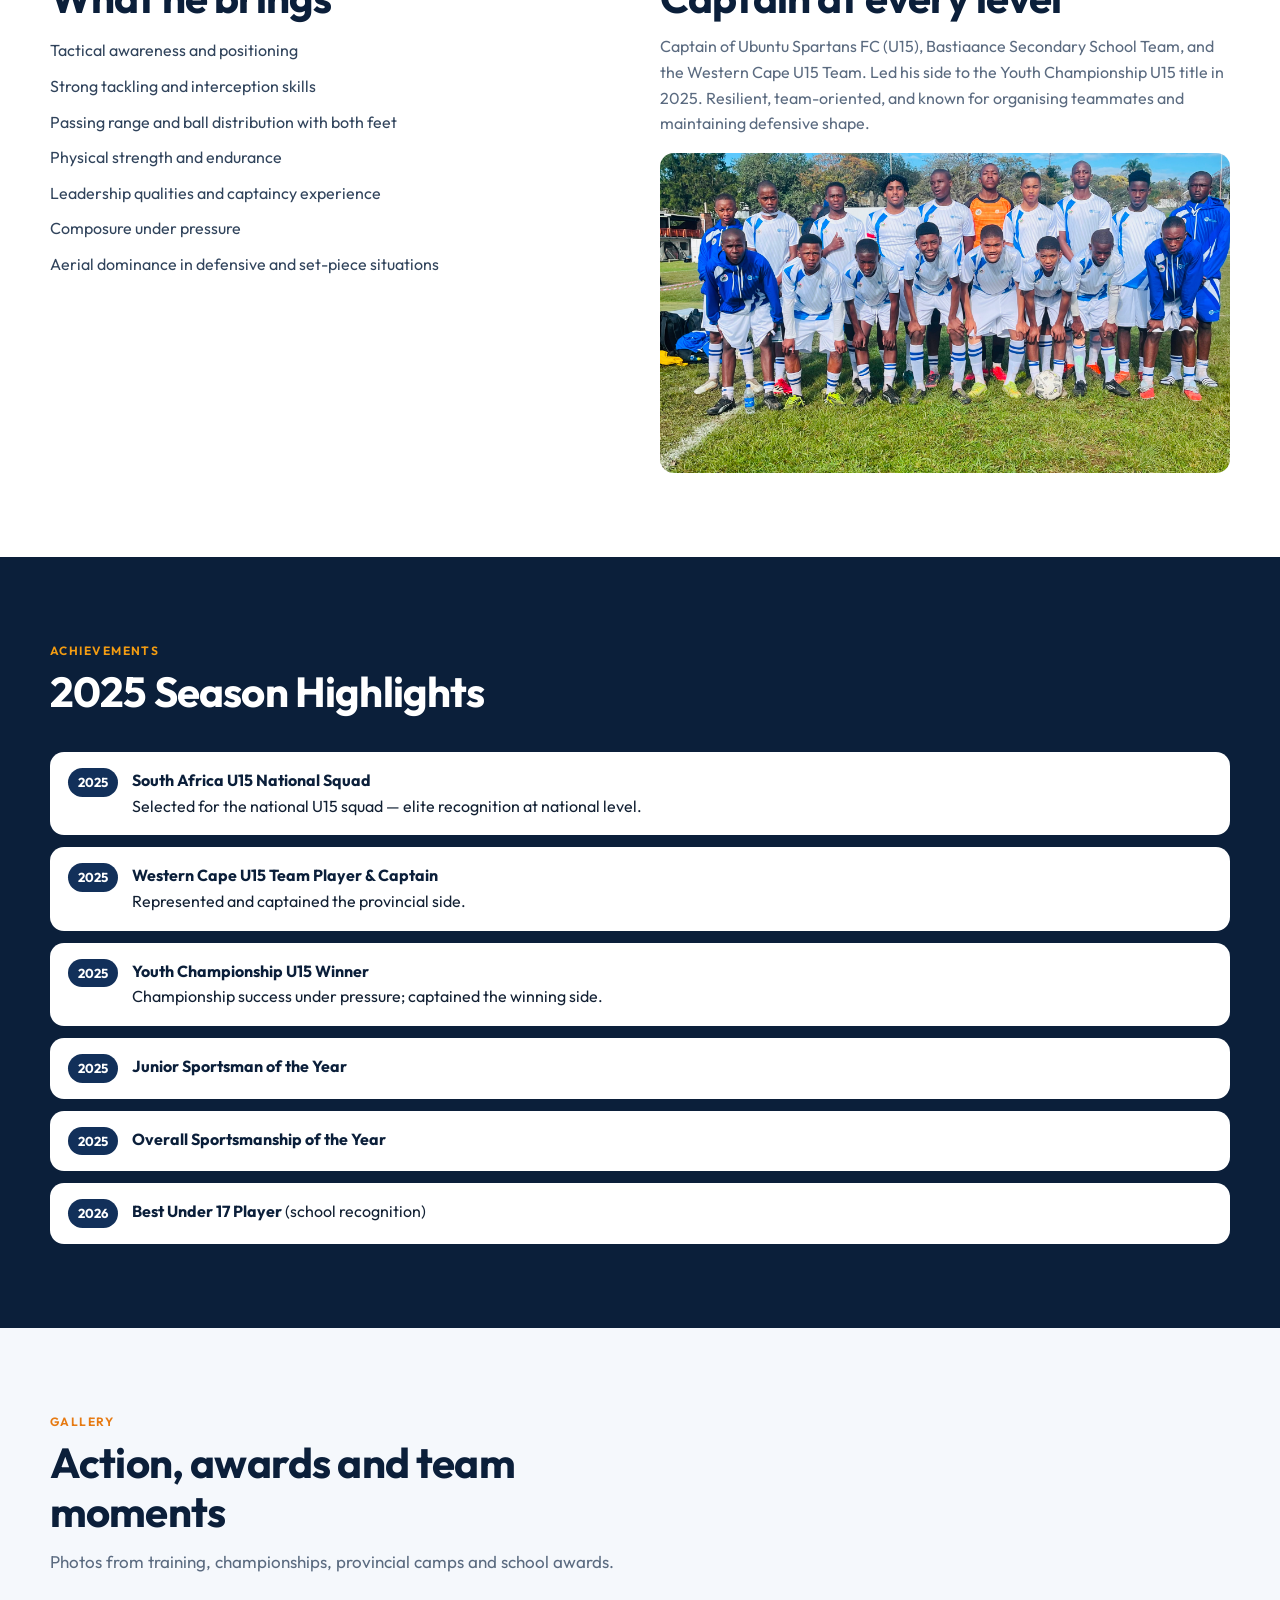
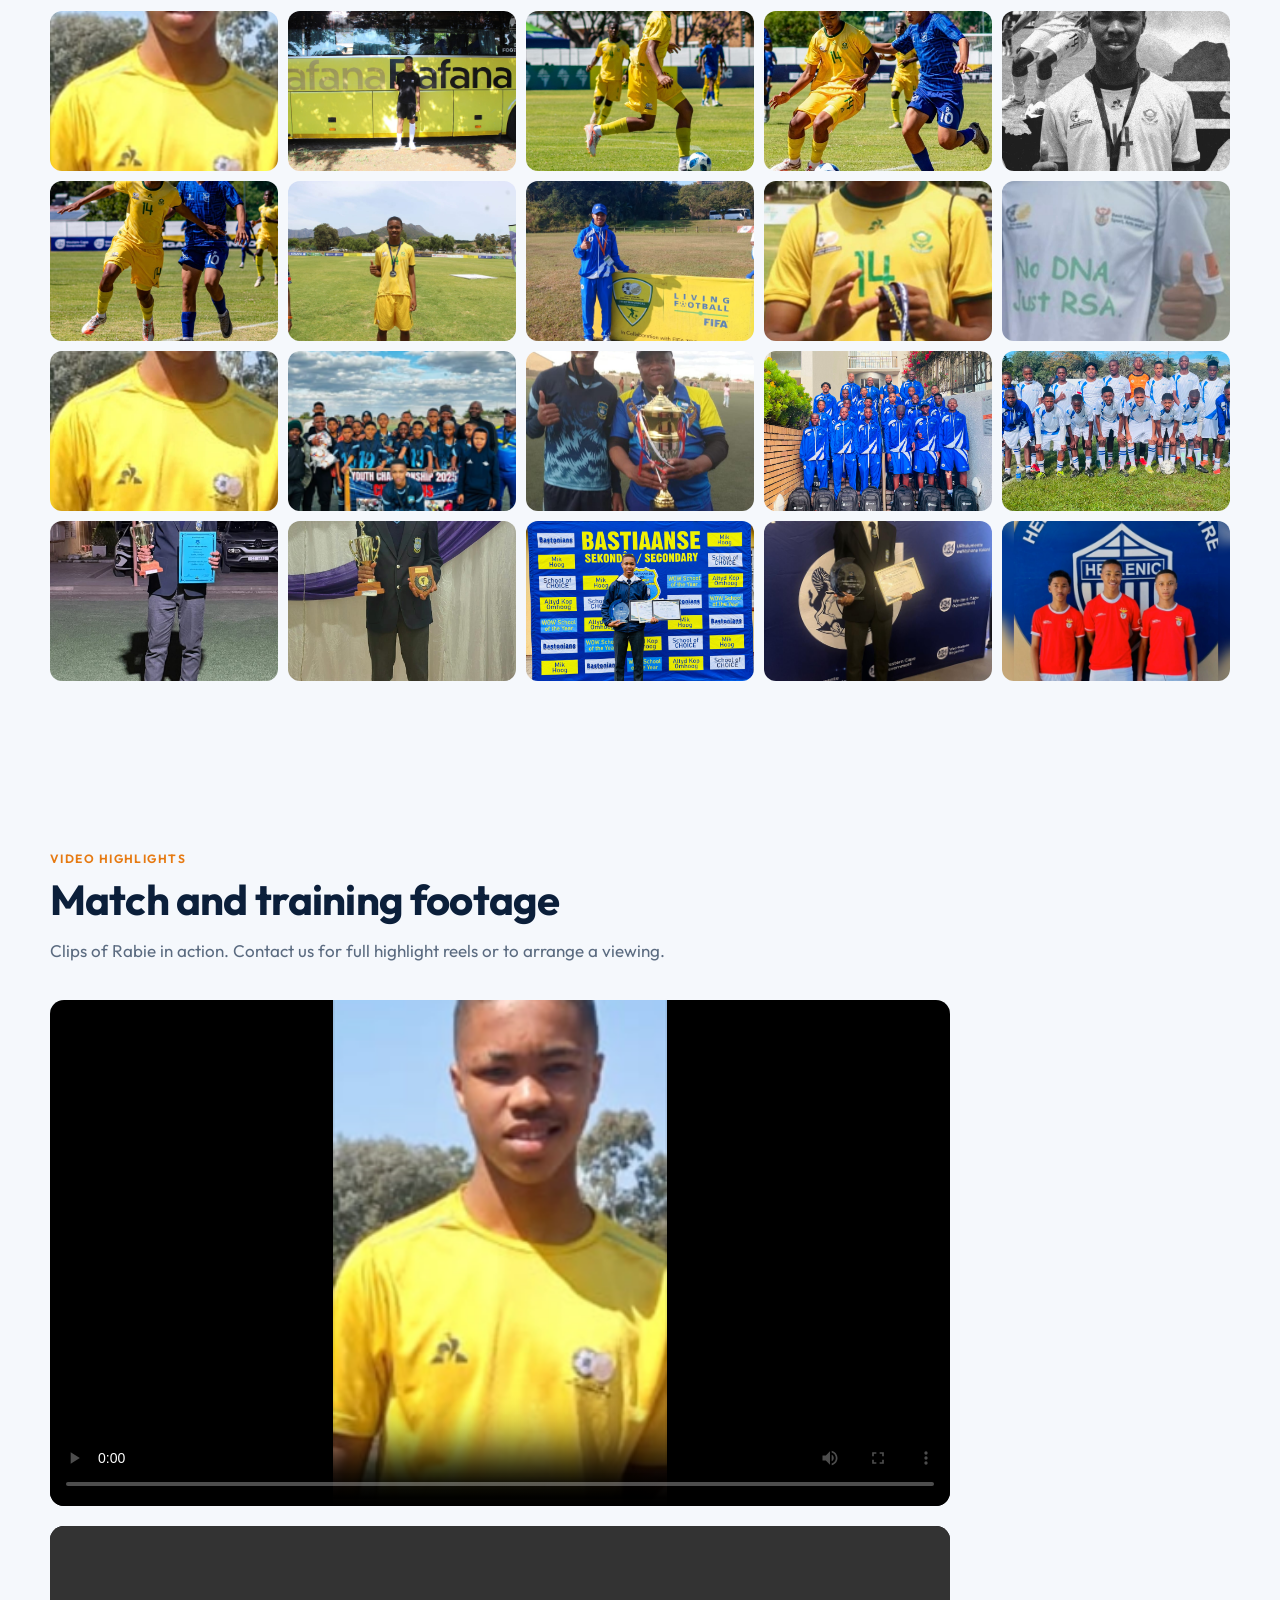
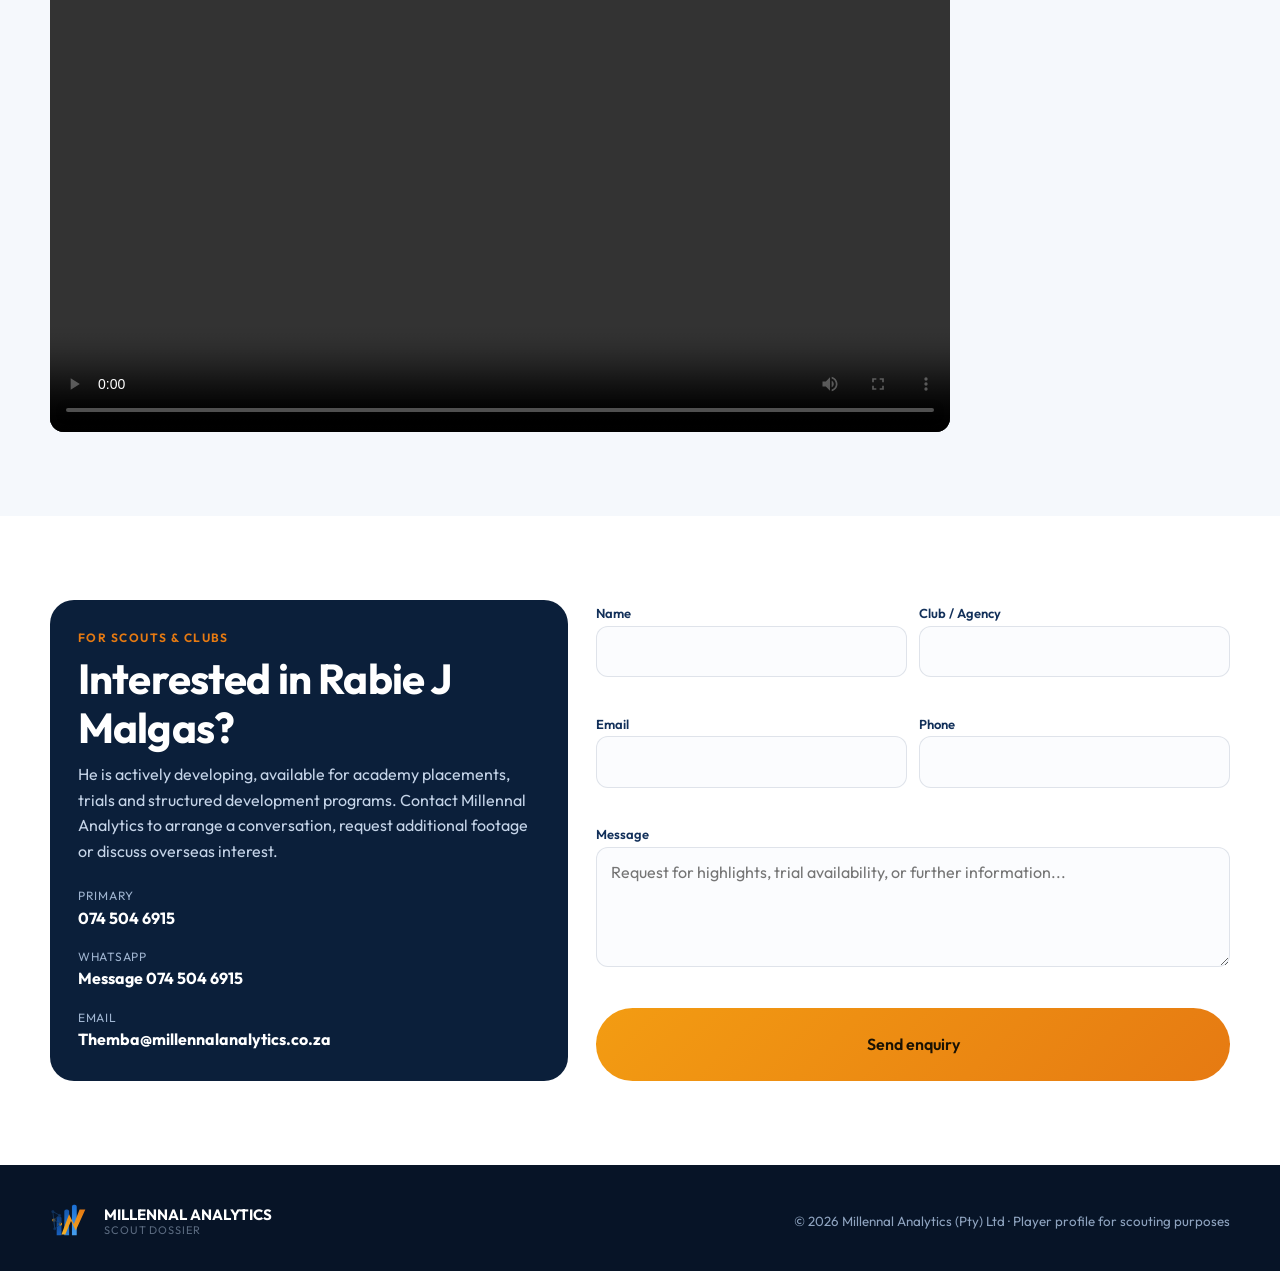
==== commit 5ac8ddcc: "Replace stretched championship image with Western Cape team photo" ====
--- a/player-rabie-malgas.html
+++ b/player-rabie-malgas.html
@@ -41,7 +41,7 @@
     .video-grid { display: grid; grid-template-columns: 1fr; gap: 20px; max-width: 900px; }
     .video-frame { background: #000; border-radius: 14px; overflow: hidden; aspect-ratio: 16/9; }
     .video-frame video { width: 100%; height: 100%; object-fit: contain; }
-    .captain-img { width: 100%; border-radius: 14px; margin-top: 16px; object-fit: cover; max-height: 280px; }
+    .captain-img { width: 100%; border-radius: 14px; margin-top: 16px; object-fit: cover; height: auto; max-height: 320px; }
     @media (max-width: 800px) { .player-hero-grid { grid-template-columns: 1fr; justify-items: center; text-align: center; } .stat-pills { justify-content: center; } .metrics-grid { grid-template-columns: 1fr; } }
   </style>
 </head>
@@ -134,7 +134,7 @@
         <div class="kicker">Leadership & Character</div>
         <h2 style="margin-top:8px">Captain at every level</h2>
         <p style="margin-top:12px;color:var(--muted)">Captain of Ubuntu Spartans FC (U15), Bastiaance Secondary School Team, and the Western Cape U15 Team. Led his side to the Youth Championship U15 title in 2025. Resilient, team-oriented, and known for organising teammates and maintaining defensive shape.</p>
-        <img class="captain-img" src="assets/players/rabie/Dream Team/Champioship 2025.png" alt="Youth Championship 2025" />
+        <img class="captain-img" src="assets/players/rabie/Provincial Western Cape Team/IMG-20260712-WA0083.jpg" alt="Western Cape U15 Team" />
       </div>
     </div>
   </section>
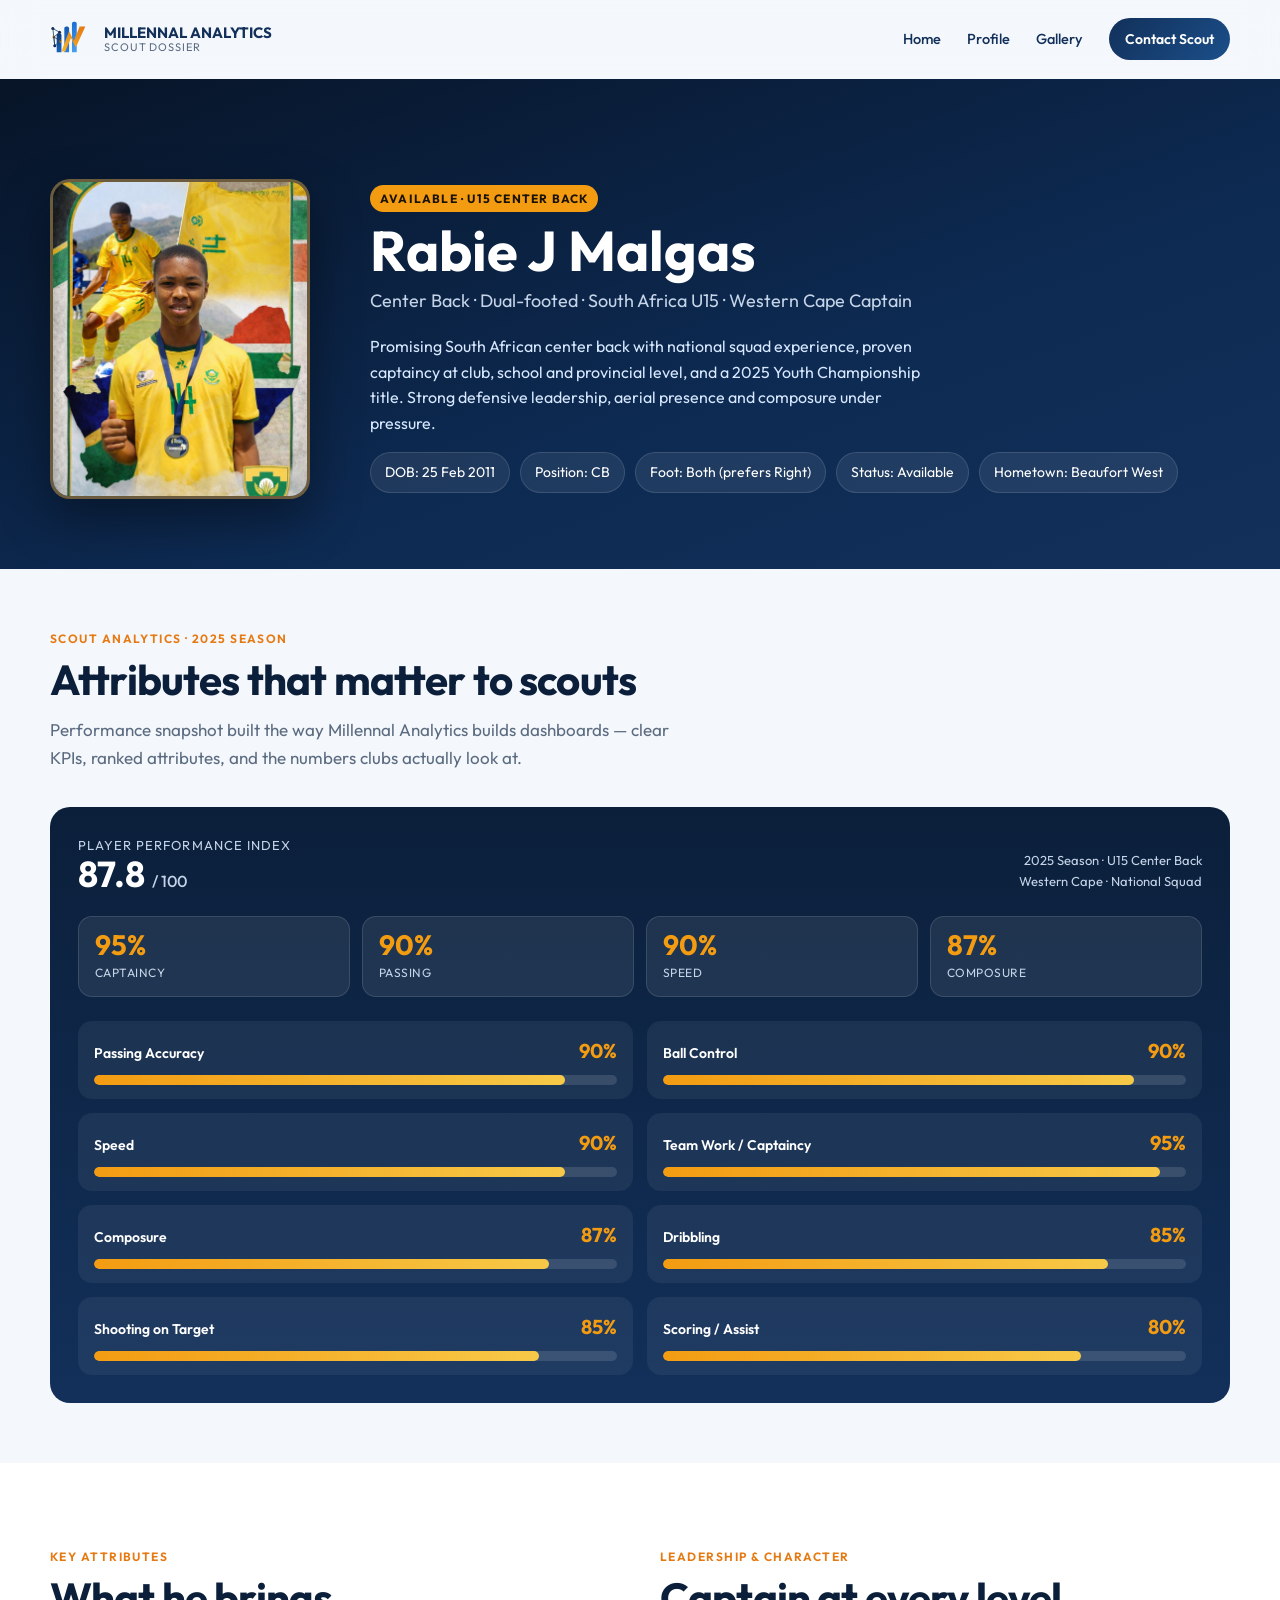
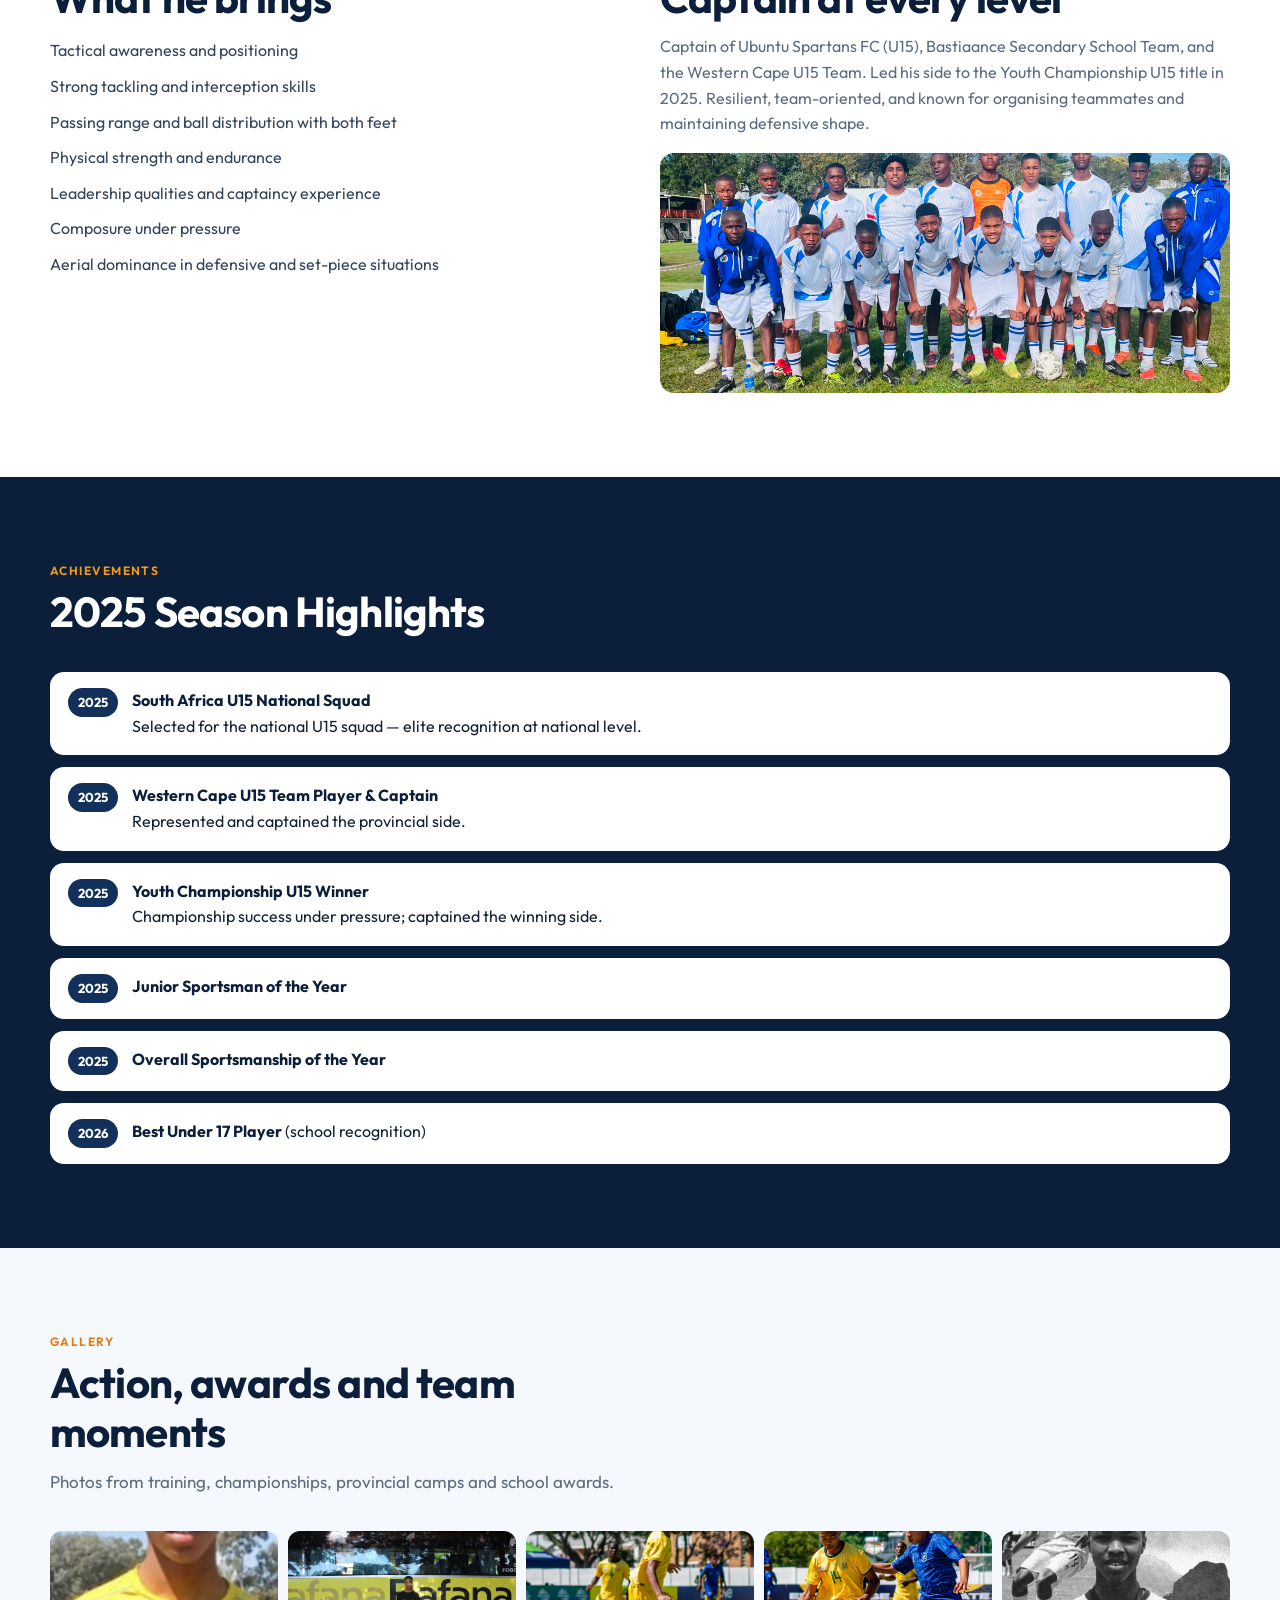
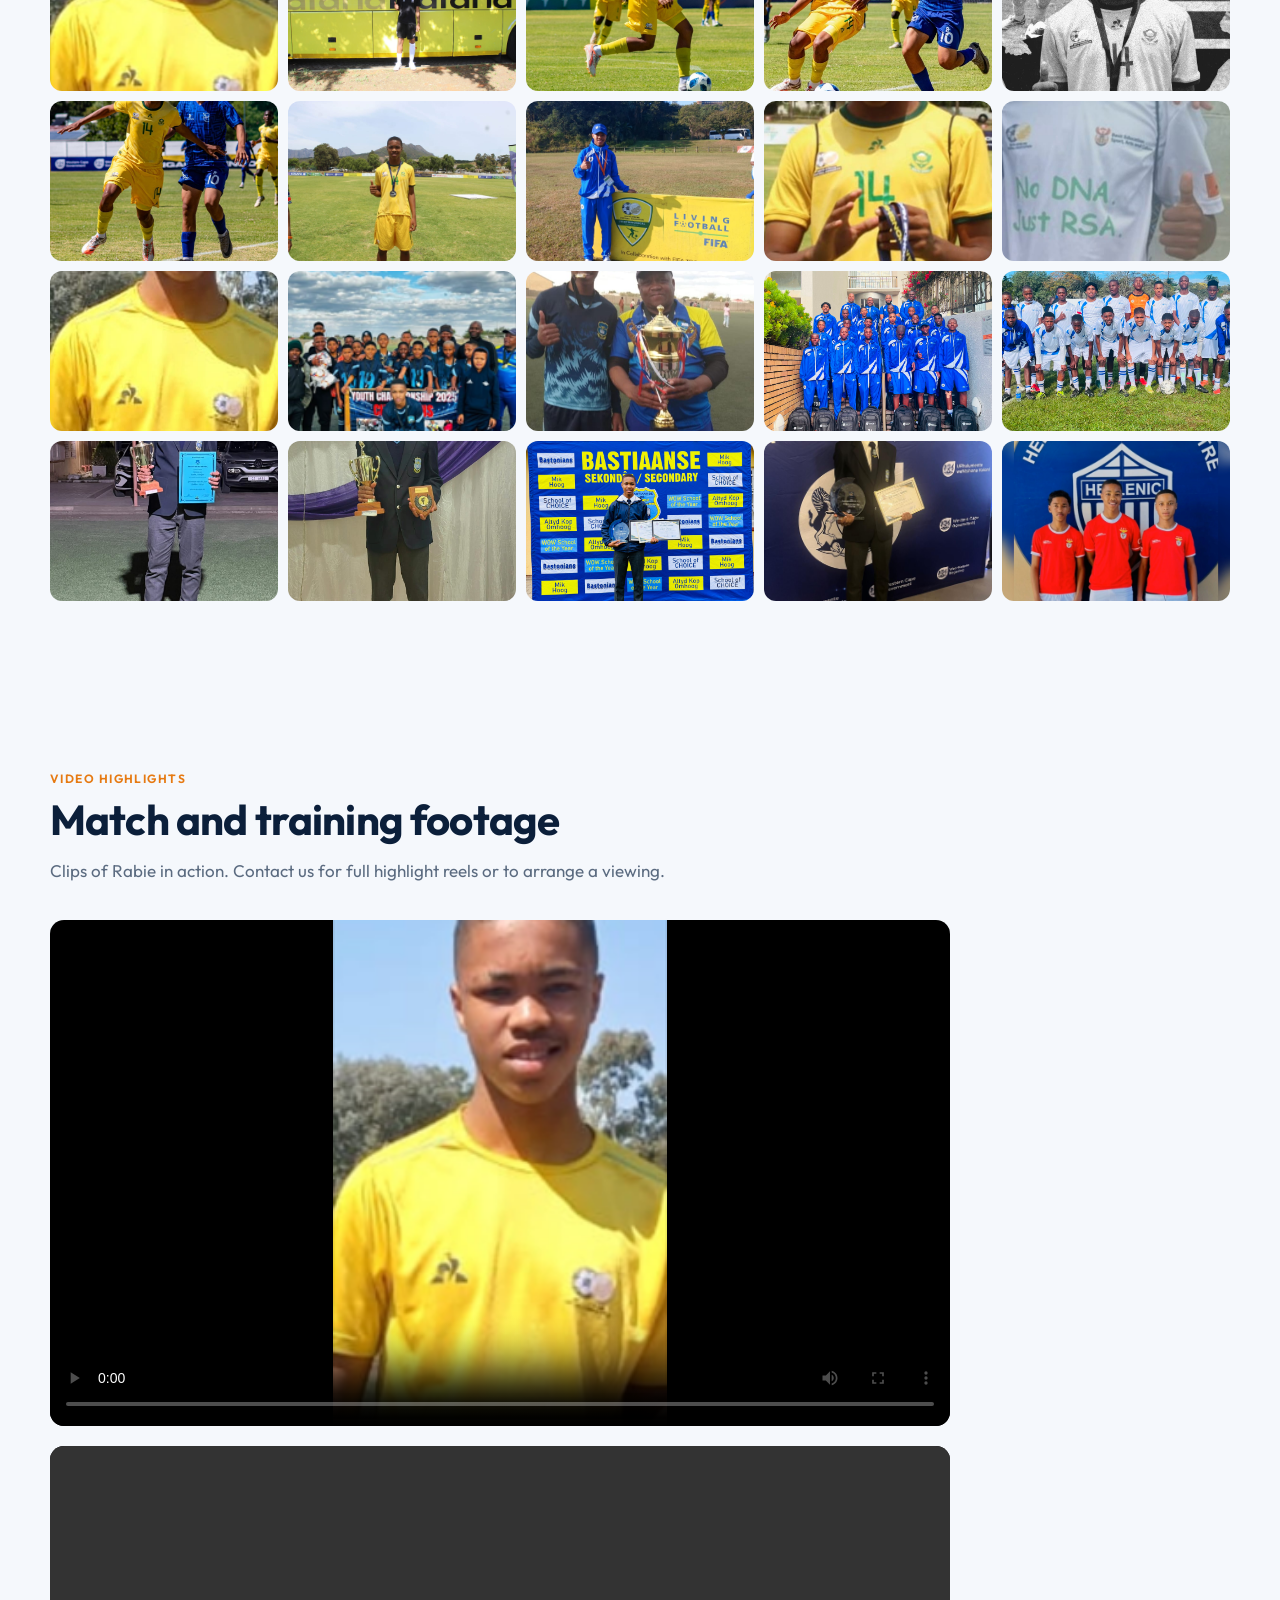
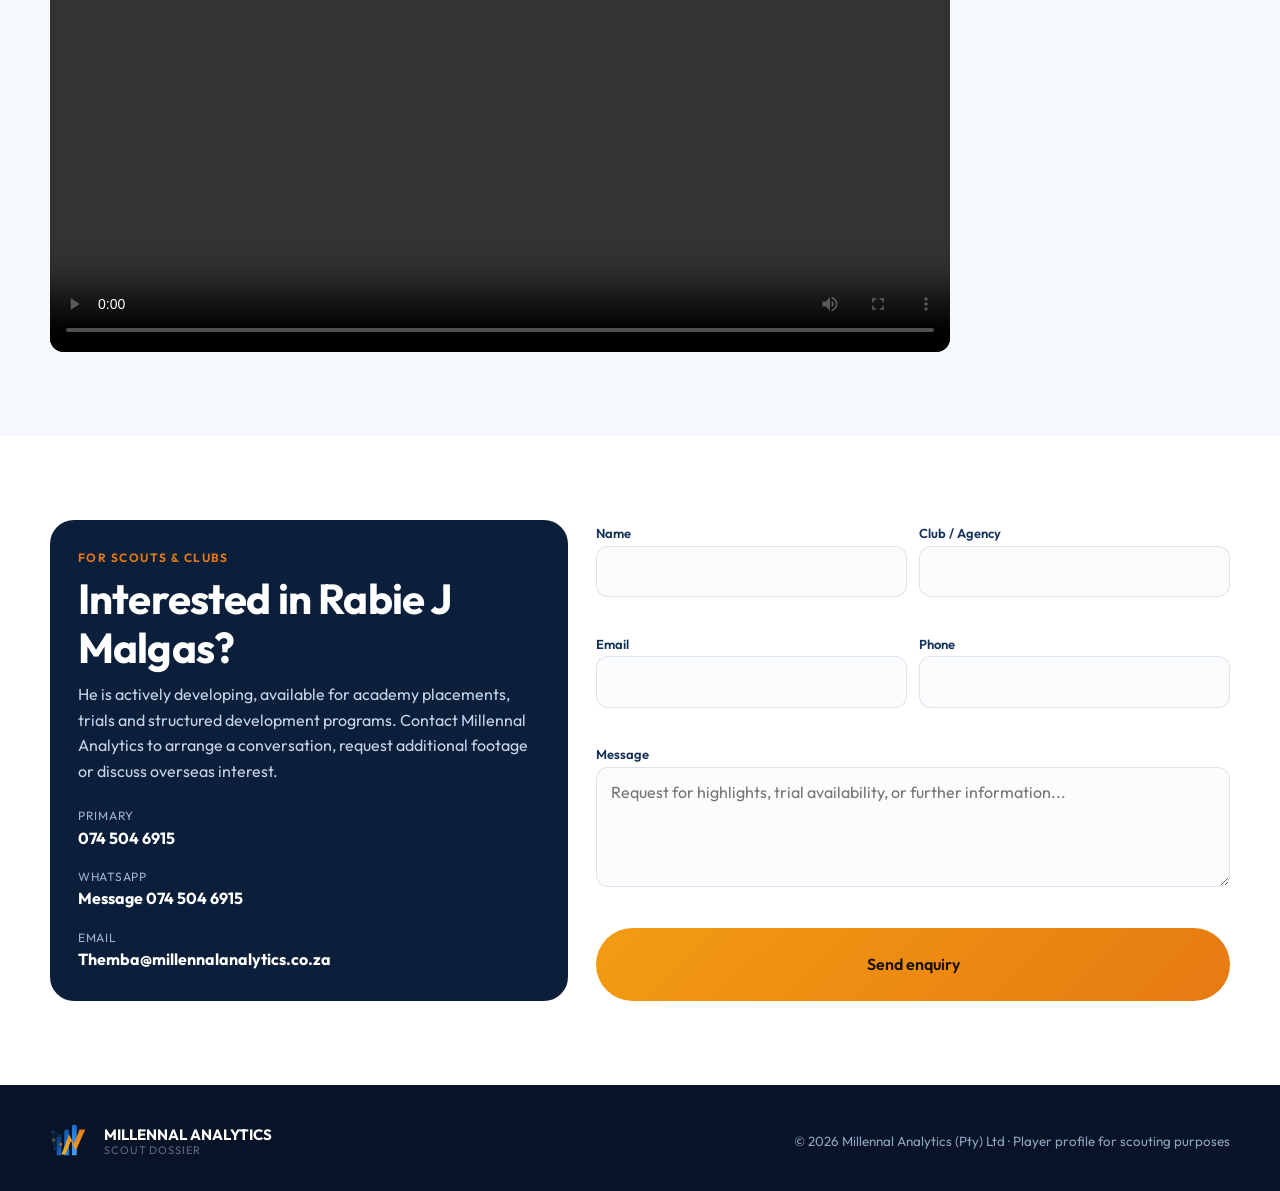
==== commit 9232a022: "Crop captain image to remove grass and left whitespace" ====
--- a/player-rabie-malgas.html
+++ b/player-rabie-malgas.html
@@ -41,7 +41,7 @@
     .video-grid { display: grid; grid-template-columns: 1fr; gap: 20px; max-width: 900px; }
     .video-frame { background: #000; border-radius: 14px; overflow: hidden; aspect-ratio: 16/9; }
     .video-frame video { width: 100%; height: 100%; object-fit: contain; }
-    .captain-img { width: 100%; border-radius: 14px; margin-top: 16px; object-fit: cover; height: auto; max-height: 320px; }
+    .captain-img { width: 100%; border-radius: 14px; margin-top: 16px; object-fit: cover; height: 240px; object-position: center 25%; }
     @media (max-width: 800px) { .player-hero-grid { grid-template-columns: 1fr; justify-items: center; text-align: center; } .stat-pills { justify-content: center; } .metrics-grid { grid-template-columns: 1fr; } }
   </style>
 </head>
